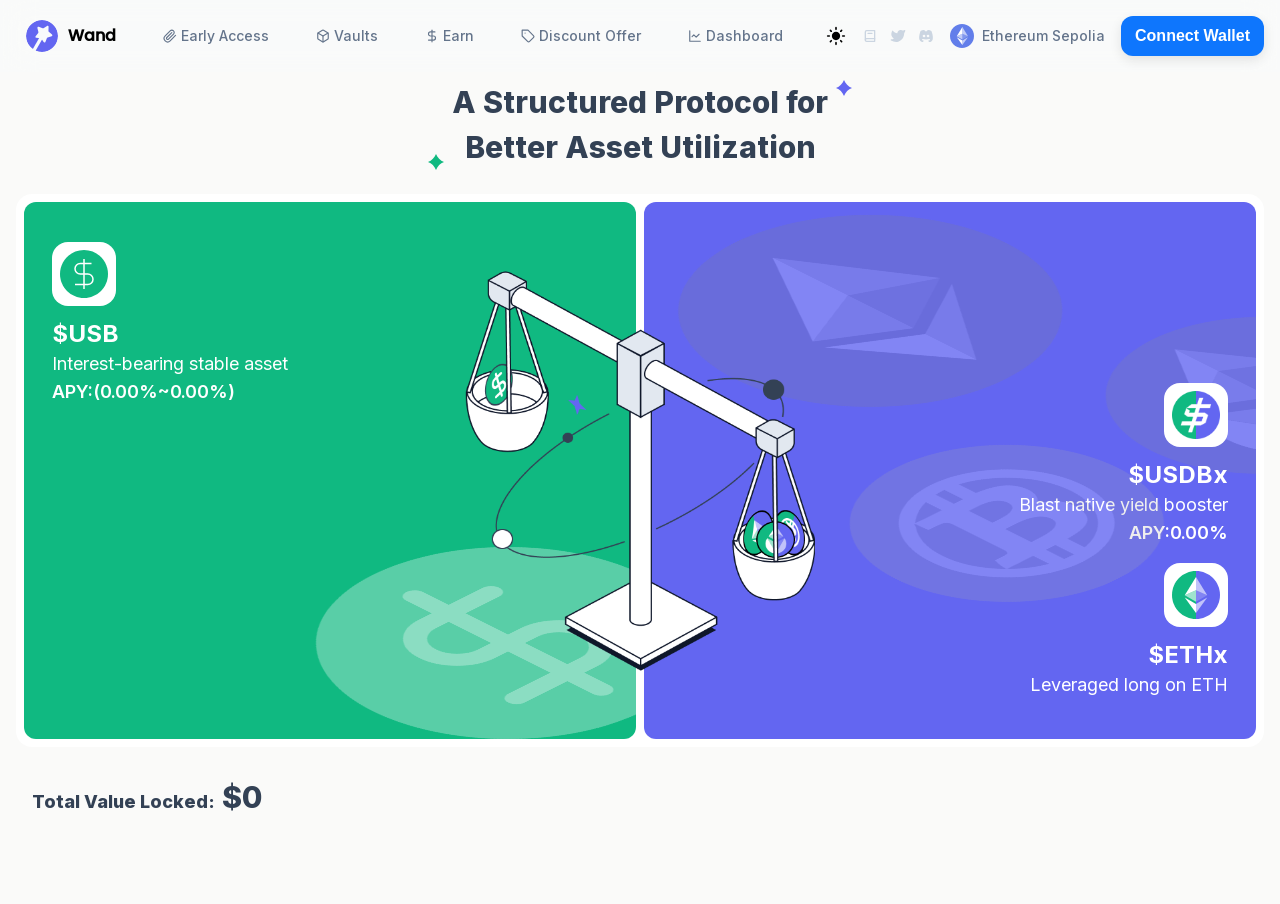
==== index.html @ d0c639f2 "deploy: wandfi/wand-ui@50b12dfe65791d1cf50e2447a43c74544aa37778" ====
<!DOCTYPE html><html lang="en" class=""><head><meta charSet="utf-8"/><meta name="viewport" content="width=device-width, initial-scale=1"/><link rel="preload" href="/_next/static/media/a34f9d1faa5f3315-s.p.woff2" as="font" crossorigin="" type="font/woff2"/><link rel="stylesheet" href="/_next/static/css/dcca206657de4145.css" crossorigin="" data-precedence="next"/><link rel="stylesheet" href="/_next/static/css/d9ebfb099fe50fed.css" crossorigin="" data-precedence="next"/><link rel="preload" as="script" fetchPriority="low" href="/_next/static/chunks/webpack-a6c4b67c2eee96c6.js" crossorigin=""/><script src="/_next/static/chunks/fd9d1056-bbbce4fc274b6f67.js" async="" crossorigin=""></script><script src="/_next/static/chunks/2472-f74fed56b708222f.js" async="" crossorigin=""></script><script src="/_next/static/chunks/main-app-3ff343a12f30b49c.js" async="" crossorigin=""></script><script src="/_next/static/chunks/e37a0b60-b436cec589ebdecd.js" async=""></script><script src="/_next/static/chunks/bc9c3264-adae20e22cc8a1fc.js" async=""></script><script src="/_next/static/chunks/12038df7-e0c75b9aa3630596.js" async=""></script><script src="/_next/static/chunks/4e88bc13-a644ba649ee0bb9a.js" async=""></script><script src="/_next/static/chunks/737dfa3e-17c03d528fd3e270.js" async=""></script><script src="/_next/static/chunks/48507feb-85d7291970c8357b.js" async=""></script><script src="/_next/static/chunks/498-64f31aa6fe310ced.js" async=""></script><script src="/_next/static/chunks/5258-2475d0302246f610.js" async=""></script><script src="/_next/static/chunks/911-0ef1a135912de6cf.js" async=""></script><script src="/_next/static/chunks/6691-496fcdb234e4f0d2.js" async=""></script><script src="/_next/static/chunks/9622-60ee8d2e8cc532de.js" async=""></script><script src="/_next/static/chunks/8712-6329c91a806dbb31.js" async=""></script><script src="/_next/static/chunks/4974-788b99e733d0dab1.js" async=""></script><script src="/_next/static/chunks/5077-856c328d7a607bb2.js" async=""></script><script src="/_next/static/chunks/8977-b1a2a09d73c7342c.js" async=""></script><script src="/_next/static/chunks/app/layout-200f60dc72cae307.js" async=""></script><script src="/_next/static/chunks/8920-a85db59dfde88d8c.js" async=""></script><script src="/_next/static/chunks/app/page-42942d53c44d5bea.js" async=""></script><title>Wand Finance</title><meta name="description" content="Generated by create next app"/><link rel="icon" href="/icon.png?e059c53c24c855a8" type="image/png" sizes="32x32"/><meta name="next-size-adjust"/><script src="/_next/static/chunks/polyfills-c67a75d1b6f99dc8.js" crossorigin="" noModule=""></script></head><body class="__className_36bd41 bg-stone-50 dark:bg-slate-950 dark:text-slate-50"><div id="tooltip-root" class="fixed left-0 top-0 z-[60]"></div><script src="/_next/static/chunks/webpack-a6c4b67c2eee96c6.js" crossorigin="" async=""></script><script>(self.__next_f=self.__next_f||[]).push([0]);self.__next_f.push([2,null])</script><script>self.__next_f.push([1,"1:HL[\"/_next/static/media/a34f9d1faa5f3315-s.p.woff2\",\"font\",{\"crossOrigin\":\"\",\"type\":\"font/woff2\"}]\n2:HL[\"/_next/static/css/dcca206657de4145.css\",\"style\",{\"crossOrigin\":\"\"}]\n3:HL[\"/_next/static/css/d9ebfb099fe50fed.css\",\"style\",{\"crossOrigin\":\"\"}]\n0:\"$L4\"\n"])</script><script>self.__next_f.push([1,"5:I[33728,[],\"\"]\n7:I[29928,[],\"\"]\n"])</script><script>self.__next_f.push([1,"8:I[24635,[\"1866\",\"static/chunks/e37a0b60-b436cec589ebdecd.js\",\"1582\",\"static/chunks/bc9c3264-adae20e22cc8a1fc.js\",\"2400\",\"static/chunks/12038df7-e0c75b9aa3630596.js\",\"9472\",\"static/chunks/4e88bc13-a644ba649ee0bb9a.js\",\"3033\",\"static/chunks/737dfa3e-17c03d528fd3e270.js\",\"1465\",\"static/chunks/48507feb-85d7291970c8357b.js\",\"498\",\"static/chunks/498-64f31aa6fe310ced.js\",\"5258\",\"static/chunks/5258-2475d0302246f610.js\",\"911\",\"static/chunks/911-0ef1a135912de6cf.js\",\"6691\",\"static/chunks/6691-496fcdb234e4f0d2.js\",\"9622\",\"static/chunks/9622-60ee8d2e8cc532de.js\",\"8712\",\"static/chunks/8712-6329c91a806dbb31.js\",\"4974\",\"static/chunks/4974-788b99e733d0dab1.js\",\"5077\",\"static/chunks/5077-856c328d7a607bb2.js\",\"8977\",\"static/chunks/8977-b1a2a09d73c7342c.js\",\"3185\",\"static/chunks/app/layout-200f60dc72cae307.js\"],\"\"]\n"])</script><script>self.__next_f.push([1,"9:I[56954,[],\"\"]\na:I[7264,[],\"\"]\nc:I[48297,[],\"\"]\nd:I[63356,[\"1866\",\"static/chunks/e37a0b60-b436cec589ebdecd.js\",\"498\",\"static/chunks/498-64f31aa6fe310ced.js\",\"5258\",\"static/chunks/5258-2475d0302246f610.js\",\"6691\",\"static/chunks/6691-496fcdb234e4f0d2.js\",\"8920\",\"static/chunks/8920-a85db59dfde88d8c.js\",\"5077\",\"static/chunks/5077-856c328d7a607bb2.js\",\"8977\",\"static/chunks/8977-b1a2a09d73c7342c.js\",\"1931\",\"static/chunks/app/page-42942d53c44d5bea.js\"],\"\"]\n"])</script><script>self.__next_f.push([1,"4:[[[\"$\",\"link\",\"0\",{\"rel\":\"stylesheet\",\"href\":\"/_next/static/css/dcca206657de4145.css\",\"precedence\":\"next\",\"crossOrigin\":\"\"}],[\"$\",\"link\",\"1\",{\"rel\":\"stylesheet\",\"href\":\"/_next/static/css/d9ebfb099fe50fed.css\",\"precedence\":\"next\",\"crossOrigin\":\"\"}]],[\"$\",\"$L5\",null,{\"buildId\":\"NpKqe_8kIKFS-SRk7wv2K\",\"assetPrefix\":\"\",\"initialCanonicalUrl\":\"/\",\"initialTree\":[\"\",{\"children\":[\"__PAGE__\",{}]},\"$undefined\",\"$undefined\",true],\"initialHead\":[false,\"$L6\"],\"globalErrorComponent\":\"$7\",\"children\":[null,[\"$\",\"html\",null,{\"lang\":\"en\",\"className\":\"\",\"suppressHydrationWarning\":true,\"children\":[\"$\",\"body\",null,{\"className\":\"__className_36bd41 bg-stone-50 dark:bg-slate-950 dark:text-slate-50\",\"children\":[[\"$\",\"$L8\",null,{\"children\":[\"$\",\"$L9\",null,{\"parallelRouterKey\":\"children\",\"segmentPath\":[\"children\"],\"loading\":\"$undefined\",\"loadingStyles\":\"$undefined\",\"hasLoading\":false,\"error\":\"$undefined\",\"errorStyles\":\"$undefined\",\"template\":[\"$\",\"$La\",null,{}],\"templateStyles\":\"$undefined\",\"notFound\":[[\"$\",\"title\",null,{\"children\":\"404: This page could not be found.\"}],[\"$\",\"div\",null,{\"style\":{\"fontFamily\":\"system-ui,\\\"Segoe UI\\\",Roboto,Helvetica,Arial,sans-serif,\\\"Apple Color Emoji\\\",\\\"Segoe UI Emoji\\\"\",\"height\":\"100vh\",\"textAlign\":\"center\",\"display\":\"flex\",\"flexDirection\":\"column\",\"alignItems\":\"center\",\"justifyContent\":\"center\"},\"children\":[\"$\",\"div\",null,{\"children\":[[\"$\",\"style\",null,{\"dangerouslySetInnerHTML\":{\"__html\":\"body{color:#000;background:#fff;margin:0}.next-error-h1{border-right:1px solid rgba(0,0,0,.3)}@media (prefers-color-scheme:dark){body{color:#fff;background:#000}.next-error-h1{border-right:1px solid rgba(255,255,255,.3)}}\"}}],[\"$\",\"h1\",null,{\"className\":\"next-error-h1\",\"style\":{\"display\":\"inline-block\",\"margin\":\"0 20px 0 0\",\"padding\":\"0 23px 0 0\",\"fontSize\":24,\"fontWeight\":500,\"verticalAlign\":\"top\",\"lineHeight\":\"49px\"},\"children\":\"404\"}],[\"$\",\"div\",null,{\"style\":{\"display\":\"inline-block\"},\"children\":[\"$\",\"h2\",null,{\"style\":{\"fontSize\":14,\"fontWeight\":400,\"lineHeight\":\"49px\",\"margin\":0},\"children\":\"This page could not be found.\"}]}]]}]}]],\"notFoundStyles\":[],\"childProp\":{\"current\":[\"$Lb\",[\"$\",\"$Lc\",null,{\"propsForComponent\":{\"params\":{}},\"Component\":\"$d\",\"isStaticGeneration\":true}],null],\"segment\":\"__PAGE__\"},\"styles\":[]}]}],[\"$\",\"div\",null,{\"id\":\"tooltip-root\",\"className\":\"fixed left-0 top-0 z-[60]\"}]]}]}],null]}]]\n"])</script><script>self.__next_f.push([1,"6:[[\"$\",\"meta\",\"0\",{\"charSet\":\"utf-8\"}],[\"$\",\"title\",\"1\",{\"children\":\"Wand Finance\"}],[\"$\",\"meta\",\"2\",{\"name\":\"description\",\"content\":\"Generated by create next app\"}],[\"$\",\"meta\",\"3\",{\"name\":\"viewport\",\"content\":\"width=device-width, initial-scale=1\"}],[\"$\",\"link\",\"4\",{\"rel\":\"icon\",\"href\":\"/icon.png?e059c53c24c855a8\",\"type\":\"image/png\",\"sizes\":\"32x32\"}],[\"$\",\"meta\",\"5\",{\"name\":\"next-size-adjust\"}]]\nb:null\n"])</script></body></html>
---- _next/static/css/dcca206657de4145.css ----
@font-face{font-family:swiper-icons;src:url("data:application/font-woff;charset=utf-8;base64, [base64]//wADZ2x5ZgAAAywAAADMAAAD2MHtryVoZWFkAAABbAAAADAAAAA2E2+eoWhoZWEAAAGcAAAAHwAAACQC9gDzaG10eAAAAigAAAAZAAAArgJkABFsb2NhAAAC0AAAAFoAAABaFQAUGG1heHAAAAG8AAAAHwAAACAAcABAbmFtZQAAA/gAAAE5AAACXvFdBwlwb3N0AAAFNAAAAGIAAACE5s74hXjaY2BkYGAAYpf5Hu/j+W2+MnAzMYDAzaX6QjD6/4//Bxj5GA8AuRwMYGkAPywL13jaY2BkYGA88P8Agx4j+/8fQDYfA1AEBWgDAIB2BOoAeNpjYGRgYNBh4GdgYgABEMnIABJzYNADCQAACWgAsQB42mNgYfzCOIGBlYGB0YcxjYGBwR1Kf2WQZGhhYGBiYGVmgAFGBiQQkOaawtDAoMBQxXjg/wEGPcYDDA4wNUA2CCgwsAAAO4EL6gAAeNpj2M0gyAACqxgGNWBkZ2D4/wMA+xkDdgAAAHjaY2BgYGaAYBkGRgYQiAHyGMF8FgYHIM3DwMHABGQrMOgyWDLEM1T9/w8UBfEMgLzE////P/5//f/V/xv+r4eaAAeMbAxwIUYmIMHEgKYAYjUcsDAwsLKxc3BycfPw8jEQA/[base64]/uznmfPFBNODM2K7MTQ45YEAZqGP81AmGGcF3iPqOop0r1SPTaTbVkfUe4HXj97wYE+yNwWYxwWu4v1ugWHgo3S1XdZEVqWM7ET0cfnLGxWfkgR42o2PvWrDMBSFj/IHLaF0zKjRgdiVMwScNRAoWUoH78Y2icB/yIY09An6AH2Bdu/UB+yxopYshQiEvnvu0dURgDt8QeC8PDw7Fpji3fEA4z/PEJ6YOB5hKh4dj3EvXhxPqH/SKUY3rJ7srZ4FZnh1PMAtPhwP6fl2PMJMPDgeQ4rY8YT6Gzao0eAEA409DuggmTnFnOcSCiEiLMgxCiTI6Cq5DZUd3Qmp10vO0LaLTd2cjN4fOumlc7lUYbSQcZFkutRG7g6JKZKy0RmdLY680CDnEJ+UMkpFFe1RN7nxdVpXrC4aTtnaurOnYercZg2YVmLN/d/gczfEimrE/fs/bOuq29Zmn8tloORaXgZgGa78yO9/cnXm2BpaGvq25Dv9S4E9+5SIc9PqupJKhYFSSl47+Qcr1mYNAAAAeNptw0cKwkAAAMDZJA8Q7OUJvkLsPfZ6zFVERPy8qHh2YER+3i/BP83vIBLLySsoKimrqKqpa2hp6+jq6RsYGhmbmJqZSy0sraxtbO3sHRydnEMU4uR6yx7JJXveP7WrDycAAAAAAAH//wACeNpjYGRgYOABYhkgZgJCZgZNBkYGLQZtIJsFLMYAAAw3ALgAeNolizEKgDAQBCchRbC2sFER0YD6qVQiBCv/H9ezGI6Z5XBAw8CBK/m5iQQVauVbXLnOrMZv2oLdKFa8Pjuru2hJzGabmOSLzNMzvutpB3N42mNgZGBg4GKQYzBhYMxJLMlj4GBgAYow/P/PAJJhLM6sSoWKfWCAAwDAjgbRAAB42mNgYGBkAIIbCZo5IPrmUn0hGA0AO8EFTQAA");font-weight:400;font-style:normal}:root{--swiper-theme-color:#007aff}:host{position:relative;display:block;margin-left:auto;margin-right:auto;z-index:1}.swiper{margin-left:auto;margin-right:auto;position:relative;overflow:hidden;list-style:none;padding:0;z-index:1;display:block}.swiper-vertical>.swiper-wrapper{flex-direction:column}.swiper-wrapper{position:relative;width:100%;height:100%;z-index:1;display:flex;transition-property:transform;transition-timing-function:var(--swiper-wrapper-transition-timing-function,initial);box-sizing:content-box}.swiper-android .swiper-slide,.swiper-ios .swiper-slide,.swiper-wrapper{transform:translateZ(0)}.swiper-horizontal{touch-action:pan-y}.swiper-vertical{touch-action:pan-x}.swiper-slide{flex-shrink:0;width:100%;height:100%;position:relative;transition-property:transform;display:block}.swiper-slide-invisible-blank{visibility:hidden}.swiper-autoheight,.swiper-autoheight .swiper-slide{height:auto}.swiper-autoheight .swiper-wrapper{align-items:flex-start;transition-property:transform,height}.swiper-backface-hidden .swiper-slide{transform:translateZ(0);backface-visibility:hidden}.swiper-3d.swiper-css-mode .swiper-wrapper{perspective:1200px}.swiper-3d .swiper-wrapper{transform-style:preserve-3d}.swiper-3d{perspective:1200px}.swiper-3d .swiper-cube-shadow,.swiper-3d .swiper-slide{transform-style:preserve-3d}.swiper-css-mode>.swiper-wrapper{overflow:auto;scrollbar-width:none;-ms-overflow-style:none}.swiper-css-mode>.swiper-wrapper::-webkit-scrollbar{display:none}.swiper-css-mode>.swiper-wrapper>.swiper-slide{scroll-snap-align:start start}.swiper-css-mode.swiper-horizontal>.swiper-wrapper{scroll-snap-type:x mandatory}.swiper-css-mode.swiper-vertical>.swiper-wrapper{scroll-snap-type:y mandatory}.swiper-css-mode.swiper-free-mode>.swiper-wrapper{scroll-snap-type:none}.swiper-css-mode.swiper-free-mode>.swiper-wrapper>.swiper-slide{scroll-snap-align:none}.swiper-css-mode.swiper-centered>.swiper-wrapper:before{content:"";flex-shrink:0;order:9999}.swiper-css-mode.swiper-centered>.swiper-wrapper>.swiper-slide{scroll-snap-align:center center;scroll-snap-stop:always}.swiper-css-mode.swiper-centered.swiper-horizontal>.swiper-wrapper>.swiper-slide:first-child{margin-inline-start:var(--swiper-centered-offset-before)}.swiper-css-mode.swiper-centered.swiper-horizontal>.swiper-wrapper:before{height:100%;min-height:1px;width:var(--swiper-centered-offset-after)}.swiper-css-mode.swiper-centered.swiper-vertical>.swiper-wrapper>.swiper-slide:first-child{margin-block-start:var(--swiper-centered-offset-before)}.swiper-css-mode.swiper-centered.swiper-vertical>.swiper-wrapper:before{width:100%;min-width:1px;height:var(--swiper-centered-offset-after)}.swiper-3d .swiper-slide-shadow,.swiper-3d .swiper-slide-shadow-bottom,.swiper-3d .swiper-slide-shadow-left,.swiper-3d .swiper-slide-shadow-right,.swiper-3d .swiper-slide-shadow-top{position:absolute;left:0;top:0;width:100%;height:100%;pointer-events:none;z-index:10}.swiper-3d .swiper-slide-shadow{background:rgba(0,0,0,.15)}.swiper-3d .swiper-slide-shadow-left{background-image:linear-gradient(270deg,rgba(0,0,0,.5),transparent)}.swiper-3d .swiper-slide-shadow-right{background-image:linear-gradient(90deg,rgba(0,0,0,.5),transparent)}.swiper-3d .swiper-slide-shadow-top{background-image:linear-gradient(0deg,rgba(0,0,0,.5),transparent)}.swiper-3d .swiper-slide-shadow-bottom{background-image:linear-gradient(180deg,rgba(0,0,0,.5),transparent)}.swiper-lazy-preloader{width:42px;height:42px;position:absolute;left:50%;top:50%;margin-left:-21px;margin-top:-21px;z-index:10;transform-origin:50%;box-sizing:border-box;border-radius:50%;border:4px solid var(--swiper-preloader-color,var(--swiper-theme-color));border-top:4px solid transparent}.swiper-watch-progress .swiper-slide-visible .swiper-lazy-preloader,.swiper:not(.swiper-watch-progress) .swiper-lazy-preloader{animation:swiper-preloader-spin 1s linear infinite}.swiper-lazy-preloader-white{--swiper-preloader-color:#fff}.swiper-lazy-preloader-black{--swiper-preloader-color:#000}@keyframes swiper-preloader-spin{0%{transform:rotate(0deg)}to{transform:rotate(1turn)}}.swiper-pagination{position:absolute;text-align:center;transition:opacity .3s;transform:translateZ(0);z-index:10}.swiper-pagination.swiper-pagination-hidden{opacity:0}.swiper-pagination-disabled>.swiper-pagination,.swiper-pagination.swiper-pagination-disabled{display:none!important}.swiper-horizontal>.swiper-pagination-bullets,.swiper-pagination-bullets.swiper-pagination-horizontal,.swiper-pagination-custom,.swiper-pagination-fraction{bottom:var(--swiper-pagination-bottom,8px);top:var(--swiper-pagination-top,auto);left:0;width:100%}.swiper-pagination-bullets-dynamic{overflow:hidden;font-size:0}.swiper-pagination-bullets-dynamic .swiper-pagination-bullet{transform:scale(.33);position:relative}.swiper-pagination-bullets-dynamic .swiper-pagination-bullet-active,.swiper-pagination-bullets-dynamic .swiper-pagination-bullet-active-main{transform:scale(1)}.swiper-pagination-bullets-dynamic .swiper-pagination-bullet-active-prev{transform:scale(.66)}.swiper-pagination-bullets-dynamic .swiper-pagination-bullet-active-prev-prev{transform:scale(.33)}.swiper-pagination-bullets-dynamic .swiper-pagination-bullet-active-next{transform:scale(.66)}.swiper-pagination-bullets-dynamic .swiper-pagination-bullet-active-next-next{transform:scale(.33)}.swiper-pagination-bullet{width:var(--swiper-pagination-bullet-width,var(--swiper-pagination-bullet-size,8px));height:var(--swiper-pagination-bullet-height,var(--swiper-pagination-bullet-size,8px));display:inline-block;border-radius:var(--swiper-pagination-bullet-border-radius,50%);background:var(--swiper-pagination-bullet-inactive-color,#000);opacity:var(--swiper-pagination-bullet-inactive-opacity,.2)}button.swiper-pagination-bullet{border:none;margin:0;padding:0;box-shadow:none;-webkit-appearance:none;-moz-appearance:none;appearance:none}.swiper-pagination-clickable .swiper-pagination-bullet{cursor:pointer}.swiper-pagination-bullet:only-child{display:none!important}.swiper-pagination-bullet-active{opacity:var(--swiper-pagination-bullet-opacity,1);background:var(--swiper-pagination-color,var(--swiper-theme-color))}.swiper-pagination-vertical.swiper-pagination-bullets,.swiper-vertical>.swiper-pagination-bullets{right:var(--swiper-pagination-right,8px);left:var(--swiper-pagination-left,auto);top:50%;transform:translate3d(0,-50%,0)}.swiper-pagination-vertical.swiper-pagination-bullets .swiper-pagination-bullet,.swiper-vertical>.swiper-pagination-bullets .swiper-pagination-bullet{margin:var(--swiper-pagination-bullet-vertical-gap,6px) 0;display:block}.swiper-pagination-vertical.swiper-pagination-bullets.swiper-pagination-bullets-dynamic,.swiper-vertical>.swiper-pagination-bullets.swiper-pagination-bullets-dynamic{top:50%;transform:translateY(-50%);width:8px}.swiper-pagination-vertical.swiper-pagination-bullets.swiper-pagination-bullets-dynamic .swiper-pagination-bullet,.swiper-vertical>.swiper-pagination-bullets.swiper-pagination-bullets-dynamic .swiper-pagination-bullet{display:inline-block;transition:transform .2s,top .2s}.swiper-horizontal>.swiper-pagination-bullets .swiper-pagination-bullet,.swiper-pagination-horizontal.swiper-pagination-bullets .swiper-pagination-bullet{margin:0 var(--swiper-pagination-bullet-horizontal-gap,4px)}.swiper-horizontal>.swiper-pagination-bullets.swiper-pagination-bullets-dynamic,.swiper-pagination-horizontal.swiper-pagination-bullets.swiper-pagination-bullets-dynamic{left:50%;transform:translateX(-50%);white-space:nowrap}.swiper-horizontal>.swiper-pagination-bullets.swiper-pagination-bullets-dynamic .swiper-pagination-bullet,.swiper-pagination-horizontal.swiper-pagination-bullets.swiper-pagination-bullets-dynamic .swiper-pagination-bullet{transition:transform .2s,left .2s}.swiper-horizontal.swiper-rtl>.swiper-pagination-bullets-dynamic .swiper-pagination-bullet{transition:transform .2s,right .2s}.swiper-pagination-fraction{color:var(--swiper-pagination-fraction-color,inherit)}.swiper-pagination-progressbar{background:var(--swiper-pagination-progressbar-bg-color,rgba(0,0,0,.25));position:absolute}.swiper-pagination-progressbar .swiper-pagination-progressbar-fill{background:var(--swiper-pagination-color,var(--swiper-theme-color));position:absolute;left:0;top:0;width:100%;height:100%;transform:scale(0);transform-origin:left top}.swiper-rtl .swiper-pagination-progressbar .swiper-pagination-progressbar-fill{transform-origin:right top}.swiper-horizontal>.swiper-pagination-progressbar,.swiper-pagination-progressbar.swiper-pagination-horizontal,.swiper-pagination-progressbar.swiper-pagination-vertical.swiper-pagination-progressbar-opposite,.swiper-vertical>.swiper-pagination-progressbar.swiper-pagination-progressbar-opposite{width:100%;height:var(--swiper-pagination-progressbar-size,4px);left:0;top:0}.swiper-horizontal>.swiper-pagination-progressbar.swiper-pagination-progressbar-opposite,.swiper-pagination-progressbar.swiper-pagination-horizontal.swiper-pagination-progressbar-opposite,.swiper-pagination-progressbar.swiper-pagination-vertical,.swiper-vertical>.swiper-pagination-progressbar{width:var(--swiper-pagination-progressbar-size,4px);height:100%;left:0;top:0}.swiper-pagination-lock{display:none}:root{--swiper-navigation-size:44px}.swiper-button-next,.swiper-button-prev{position:absolute;top:var(--swiper-navigation-top-offset,50%);width:calc(var(--swiper-navigation-size) / 44 * 27);height:var(--swiper-navigation-size);margin-top:calc(0px - (var(--swiper-navigation-size) / 2));z-index:10;cursor:pointer;display:flex;align-items:center;justify-content:center;color:var(--swiper-navigation-color,var(--swiper-theme-color))}.swiper-button-next.swiper-button-disabled,.swiper-button-prev.swiper-button-disabled{opacity:.35;cursor:auto;pointer-events:none}.swiper-button-next.swiper-button-hidden,.swiper-button-prev.swiper-button-hidden{opacity:0;cursor:auto;pointer-events:none}.swiper-navigation-disabled .swiper-button-next,.swiper-navigation-disabled .swiper-button-prev{display:none!important}.swiper-button-next svg,.swiper-button-prev svg{width:100%;height:100%;-o-object-fit:contain;object-fit:contain;transform-origin:center}.swiper-rtl .swiper-button-next svg,.swiper-rtl .swiper-button-prev svg{transform:rotate(180deg)}.swiper-button-prev,.swiper-rtl .swiper-button-next{left:var(--swiper-navigation-sides-offset,10px);right:auto}.swiper-button-lock{display:none}.swiper-button-next:after,.swiper-button-prev:after{font-family:swiper-icons;font-size:var(--swiper-navigation-size);text-transform:none!important;letter-spacing:0;font-variant:normal;line-height:1}.swiper-button-prev:after,.swiper-rtl .swiper-button-next:after{content:"prev"}.swiper-button-next,.swiper-rtl .swiper-button-prev{right:var(--swiper-navigation-sides-offset,10px);left:auto}.swiper-button-next:after,.swiper-rtl .swiper-button-prev:after{content:"next"}[data-rk] .iekbcc0{border:0;box-sizing:border-box;font-size:100%;line-height:normal;margin:0;padding:0;text-align:left;vertical-align:baseline;-webkit-tap-highlight-color:transparent}[data-rk] .iekbcc1{list-style:none}[data-rk] .iekbcc2{quotes:none}[data-rk] .iekbcc2:after,[data-rk] .iekbcc2:before{content:""}[data-rk] .iekbcc3{border-collapse:collapse;border-spacing:0}[data-rk] .iekbcc4{-webkit-appearance:none;-moz-appearance:none;appearance:none}[data-rk] .iekbcc5{outline:none}[data-rk] .iekbcc5::-moz-placeholder{opacity:1}[data-rk] .iekbcc5::placeholder{opacity:1}[data-rk] .iekbcc6{background-color:transparent;color:inherit}[data-rk] .iekbcc7:disabled{opacity:1}[data-rk] .iekbcc7::-ms-expand,[data-rk] .iekbcc8::-ms-clear{display:none}[data-rk] .iekbcc8::-webkit-search-cancel-button{-webkit-appearance:none}[data-rk] .iekbcc9{background:none;cursor:pointer;text-align:left}[data-rk] .iekbcca{color:inherit;text-decoration:none}[data-rk] .ju367v0{align-items:flex-start}[data-rk] .ju367v2{align-items:flex-end}[data-rk] .ju367v4{align-items:center}[data-rk] .ju367v6{display:none}[data-rk] .ju367v8{display:block}[data-rk] .ju367va{display:flex}[data-rk] .ju367vc{display:inline}[data-rk] .ju367ve{align-self:flex-start}[data-rk] .ju367vf{align-self:flex-end}[data-rk] .ju367vg{align-self:center}[data-rk] .ju367vh{background-size:cover}[data-rk] .ju367vi{border-radius:1px}[data-rk] .ju367vj{border-radius:6px}[data-rk] .ju367vk{border-radius:10px}[data-rk] .ju367vl{border-radius:13px}[data-rk] .ju367vm{border-radius:var(--rk-radii-actionButton)}[data-rk] .ju367vn{border-radius:var(--rk-radii-connectButton)}[data-rk] .ju367vo{border-radius:var(--rk-radii-menuButton)}[data-rk] .ju367vp{border-radius:var(--rk-radii-modal)}[data-rk] .ju367vq{border-radius:var(--rk-radii-modalMobile)}[data-rk] .ju367vr{border-radius:25%}[data-rk] .ju367vs{border-radius:9999px}[data-rk] .ju367vt{border-style:solid}[data-rk] .ju367vu{border-width:0}[data-rk] .ju367vv{border-width:1px}[data-rk] .ju367vw{border-width:2px}[data-rk] .ju367vx{border-width:4px}[data-rk] .ju367vy{cursor:pointer}[data-rk] .ju367vz{cursor:none}[data-rk] .ju367v10{pointer-events:none}[data-rk] .ju367v11{pointer-events:all}[data-rk] .ju367v12{min-height:8px}[data-rk] .ju367v13{min-height:44px}[data-rk] .ju367v14{flex-direction:row}[data-rk] .ju367v15{flex-direction:column}[data-rk] .ju367v16{font-family:var(--rk-fonts-body)}[data-rk] .ju367v17{font-size:12px;line-height:18px}[data-rk] .ju367v18{font-size:13px;line-height:18px}[data-rk] .ju367v19{font-size:14px;line-height:18px}[data-rk] .ju367v1a{font-size:16px;line-height:20px}[data-rk] .ju367v1b{font-size:18px;line-height:24px}[data-rk] .ju367v1c{font-size:20px;line-height:24px}[data-rk] .ju367v1d{font-size:23px;line-height:29px}[data-rk] .ju367v1e{font-weight:400}[data-rk] .ju367v1f{font-weight:500}[data-rk] .ju367v1g{font-weight:600}[data-rk] .ju367v1h{font-weight:700}[data-rk] .ju367v1i{font-weight:800}[data-rk] .ju367v1j{gap:0}[data-rk] .ju367v1k{gap:1px}[data-rk] .ju367v1l{gap:2px}[data-rk] .ju367v1m{gap:3px}[data-rk] .ju367v1n{gap:4px}[data-rk] .ju367v1o{gap:5px}[data-rk] .ju367v1p{gap:6px}[data-rk] .ju367v1q{gap:8px}[data-rk] .ju367v1r{gap:10px}[data-rk] .ju367v1s{gap:12px}[data-rk] .ju367v1t{gap:14px}[data-rk] .ju367v1u{gap:16px}[data-rk] .ju367v1v{gap:18px}[data-rk] .ju367v1w{gap:20px}[data-rk] .ju367v1x{gap:24px}[data-rk] .ju367v1y{gap:28px}[data-rk] .ju367v1z{gap:32px}[data-rk] .ju367v20{gap:36px}[data-rk] .ju367v21{gap:44px}[data-rk] .ju367v22{gap:64px}[data-rk] .ju367v23{gap:-1px}[data-rk] .ju367v24{height:1px}[data-rk] .ju367v25{height:2px}[data-rk] .ju367v26{height:4px}[data-rk] .ju367v27{height:8px}[data-rk] .ju367v28{height:12px}[data-rk] .ju367v29{height:20px}[data-rk] .ju367v2a{height:24px}[data-rk] .ju367v2b{height:28px}[data-rk] .ju367v2c{height:30px}[data-rk] .ju367v2d{height:32px}[data-rk] .ju367v2e{height:34px}[data-rk] .ju367v2f{height:36px}[data-rk] .ju367v2g{height:40px}[data-rk] .ju367v2h{height:44px}[data-rk] .ju367v2i{height:48px}[data-rk] .ju367v2j{height:54px}[data-rk] .ju367v2k{height:60px}[data-rk] .ju367v2l{height:200px}[data-rk] .ju367v2m{height:100%}[data-rk] .ju367v2n{height:-moz-max-content;height:max-content}[data-rk] .ju367v2o{justify-content:flex-start}[data-rk] .ju367v2p{justify-content:flex-end}[data-rk] .ju367v2q{justify-content:center}[data-rk] .ju367v2r{justify-content:space-between}[data-rk] .ju367v2s{justify-content:space-around}[data-rk] .ju367v2t{text-align:left}[data-rk] .ju367v2u{text-align:center}[data-rk] .ju367v2v{text-align:inherit}[data-rk] .ju367v2w{margin-bottom:0}[data-rk] .ju367v2x{margin-bottom:1px}[data-rk] .ju367v2y{margin-bottom:2px}[data-rk] .ju367v2z{margin-bottom:3px}[data-rk] .ju367v30{margin-bottom:4px}[data-rk] .ju367v31{margin-bottom:5px}[data-rk] .ju367v32{margin-bottom:6px}[data-rk] .ju367v33{margin-bottom:8px}[data-rk] .ju367v34{margin-bottom:10px}[data-rk] .ju367v35{margin-bottom:12px}[data-rk] .ju367v36{margin-bottom:14px}[data-rk] .ju367v37{margin-bottom:16px}[data-rk] .ju367v38{margin-bottom:18px}[data-rk] .ju367v39{margin-bottom:20px}[data-rk] .ju367v3a{margin-bottom:24px}[data-rk] .ju367v3b{margin-bottom:28px}[data-rk] .ju367v3c{margin-bottom:32px}[data-rk] .ju367v3d{margin-bottom:36px}[data-rk] .ju367v3e{margin-bottom:44px}[data-rk] .ju367v3f{margin-bottom:64px}[data-rk] .ju367v3g{margin-bottom:-1px}[data-rk] .ju367v3h{margin-left:0}[data-rk] .ju367v3i{margin-left:1px}[data-rk] .ju367v3j{margin-left:2px}[data-rk] .ju367v3k{margin-left:3px}[data-rk] .ju367v3l{margin-left:4px}[data-rk] .ju367v3m{margin-left:5px}[data-rk] .ju367v3n{margin-left:6px}[data-rk] .ju367v3o{margin-left:8px}[data-rk] .ju367v3p{margin-left:10px}[data-rk] .ju367v3q{margin-left:12px}[data-rk] .ju367v3r{margin-left:14px}[data-rk] .ju367v3s{margin-left:16px}[data-rk] .ju367v3t{margin-left:18px}[data-rk] .ju367v3u{margin-left:20px}[data-rk] .ju367v3v{margin-left:24px}[data-rk] .ju367v3w{margin-left:28px}[data-rk] .ju367v3x{margin-left:32px}[data-rk] .ju367v3y{margin-left:36px}[data-rk] .ju367v3z{margin-left:44px}[data-rk] .ju367v40{margin-left:64px}[data-rk] .ju367v41{margin-left:-1px}[data-rk] .ju367v42{margin-right:0}[data-rk] .ju367v43{margin-right:1px}[data-rk] .ju367v44{margin-right:2px}[data-rk] .ju367v45{margin-right:3px}[data-rk] .ju367v46{margin-right:4px}[data-rk] .ju367v47{margin-right:5px}[data-rk] .ju367v48{margin-right:6px}[data-rk] .ju367v49{margin-right:8px}[data-rk] .ju367v4a{margin-right:10px}[data-rk] .ju367v4b{margin-right:12px}[data-rk] .ju367v4c{margin-right:14px}[data-rk] .ju367v4d{margin-right:16px}[data-rk] .ju367v4e{margin-right:18px}[data-rk] .ju367v4f{margin-right:20px}[data-rk] .ju367v4g{margin-right:24px}[data-rk] .ju367v4h{margin-right:28px}[data-rk] .ju367v4i{margin-right:32px}[data-rk] .ju367v4j{margin-right:36px}[data-rk] .ju367v4k{margin-right:44px}[data-rk] .ju367v4l{margin-right:64px}[data-rk] .ju367v4m{margin-right:-1px}[data-rk] .ju367v4n{margin-top:0}[data-rk] .ju367v4o{margin-top:1px}[data-rk] .ju367v4p{margin-top:2px}[data-rk] .ju367v4q{margin-top:3px}[data-rk] .ju367v4r{margin-top:4px}[data-rk] .ju367v4s{margin-top:5px}[data-rk] .ju367v4t{margin-top:6px}[data-rk] .ju367v4u{margin-top:8px}[data-rk] .ju367v4v{margin-top:10px}[data-rk] .ju367v4w{margin-top:12px}[data-rk] .ju367v4x{margin-top:14px}[data-rk] .ju367v4y{margin-top:16px}[data-rk] .ju367v4z{margin-top:18px}[data-rk] .ju367v50{margin-top:20px}[data-rk] .ju367v51{margin-top:24px}[data-rk] .ju367v52{margin-top:28px}[data-rk] .ju367v53{margin-top:32px}[data-rk] .ju367v54{margin-top:36px}[data-rk] .ju367v55{margin-top:44px}[data-rk] .ju367v56{margin-top:64px}[data-rk] .ju367v57{margin-top:-1px}[data-rk] .ju367v58{max-width:1px}[data-rk] .ju367v59{max-width:2px}[data-rk] .ju367v5a{max-width:4px}[data-rk] .ju367v5b{max-width:8px}[data-rk] .ju367v5c{max-width:12px}[data-rk] .ju367v5d{max-width:20px}[data-rk] .ju367v5e{max-width:24px}[data-rk] .ju367v5f{max-width:28px}[data-rk] .ju367v5g{max-width:30px}[data-rk] .ju367v5h{max-width:32px}[data-rk] .ju367v5i{max-width:34px}[data-rk] .ju367v5j{max-width:36px}[data-rk] .ju367v5k{max-width:40px}[data-rk] .ju367v5l{max-width:44px}[data-rk] .ju367v5m{max-width:48px}[data-rk] .ju367v5n{max-width:54px}[data-rk] .ju367v5o{max-width:60px}[data-rk] .ju367v5p{max-width:200px}[data-rk] .ju367v5q{max-width:100%}[data-rk] .ju367v5r{max-width:-moz-max-content;max-width:max-content}[data-rk] .ju367v5s{min-width:1px}[data-rk] .ju367v5t{min-width:2px}[data-rk] .ju367v5u{min-width:4px}[data-rk] .ju367v5v{min-width:8px}[data-rk] .ju367v5w{min-width:12px}[data-rk] .ju367v5x{min-width:20px}[data-rk] .ju367v5y{min-width:24px}[data-rk] .ju367v5z{min-width:28px}[data-rk] .ju367v60{min-width:30px}[data-rk] .ju367v61{min-width:32px}[data-rk] .ju367v62{min-width:34px}[data-rk] .ju367v63{min-width:36px}[data-rk] .ju367v64{min-width:40px}[data-rk] .ju367v65{min-width:44px}[data-rk] .ju367v66{min-width:48px}[data-rk] .ju367v67{min-width:54px}[data-rk] .ju367v68{min-width:60px}[data-rk] .ju367v69{min-width:200px}[data-rk] .ju367v6a{min-width:100%}[data-rk] .ju367v6b{min-width:-moz-max-content;min-width:max-content}[data-rk] .ju367v6c{overflow:hidden}[data-rk] .ju367v6d{padding-bottom:0}[data-rk] .ju367v6e{padding-bottom:1px}[data-rk] .ju367v6f{padding-bottom:2px}[data-rk] .ju367v6g{padding-bottom:3px}[data-rk] .ju367v6h{padding-bottom:4px}[data-rk] .ju367v6i{padding-bottom:5px}[data-rk] .ju367v6j{padding-bottom:6px}[data-rk] .ju367v6k{padding-bottom:8px}[data-rk] .ju367v6l{padding-bottom:10px}[data-rk] .ju367v6m{padding-bottom:12px}[data-rk] .ju367v6n{padding-bottom:14px}[data-rk] .ju367v6o{padding-bottom:16px}[data-rk] .ju367v6p{padding-bottom:18px}[data-rk] .ju367v6q{padding-bottom:20px}[data-rk] .ju367v6r{padding-bottom:24px}[data-rk] .ju367v6s{padding-bottom:28px}[data-rk] .ju367v6t{padding-bottom:32px}[data-rk] .ju367v6u{padding-bottom:36px}[data-rk] .ju367v6v{padding-bottom:44px}[data-rk] .ju367v6w{padding-bottom:64px}[data-rk] .ju367v6x{padding-bottom:-1px}[data-rk] .ju367v6y{padding-left:0}[data-rk] .ju367v6z{padding-left:1px}[data-rk] .ju367v70{padding-left:2px}[data-rk] .ju367v71{padding-left:3px}[data-rk] .ju367v72{padding-left:4px}[data-rk] .ju367v73{padding-left:5px}[data-rk] .ju367v74{padding-left:6px}[data-rk] .ju367v75{padding-left:8px}[data-rk] .ju367v76{padding-left:10px}[data-rk] .ju367v77{padding-left:12px}[data-rk] .ju367v78{padding-left:14px}[data-rk] .ju367v79{padding-left:16px}[data-rk] .ju367v7a{padding-left:18px}[data-rk] .ju367v7b{padding-left:20px}[data-rk] .ju367v7c{padding-left:24px}[data-rk] .ju367v7d{padding-left:28px}[data-rk] .ju367v7e{padding-left:32px}[data-rk] .ju367v7f{padding-left:36px}[data-rk] .ju367v7g{padding-left:44px}[data-rk] .ju367v7h{padding-left:64px}[data-rk] .ju367v7i{padding-left:-1px}[data-rk] .ju367v7j{padding-right:0}[data-rk] .ju367v7k{padding-right:1px}[data-rk] .ju367v7l{padding-right:2px}[data-rk] .ju367v7m{padding-right:3px}[data-rk] .ju367v7n{padding-right:4px}[data-rk] .ju367v7o{padding-right:5px}[data-rk] .ju367v7p{padding-right:6px}[data-rk] .ju367v7q{padding-right:8px}[data-rk] .ju367v7r{padding-right:10px}[data-rk] .ju367v7s{padding-right:12px}[data-rk] .ju367v7t{padding-right:14px}[data-rk] .ju367v7u{padding-right:16px}[data-rk] .ju367v7v{padding-right:18px}[data-rk] .ju367v7w{padding-right:20px}[data-rk] .ju367v7x{padding-right:24px}[data-rk] .ju367v7y{padding-right:28px}[data-rk] .ju367v7z{padding-right:32px}[data-rk] .ju367v80{padding-right:36px}[data-rk] .ju367v81{padding-right:44px}[data-rk] .ju367v82{padding-right:64px}[data-rk] .ju367v83{padding-right:-1px}[data-rk] .ju367v84{padding-top:0}[data-rk] .ju367v85{padding-top:1px}[data-rk] .ju367v86{padding-top:2px}[data-rk] .ju367v87{padding-top:3px}[data-rk] .ju367v88{padding-top:4px}[data-rk] .ju367v89{padding-top:5px}[data-rk] .ju367v8a{padding-top:6px}[data-rk] .ju367v8b{padding-top:8px}[data-rk] .ju367v8c{padding-top:10px}[data-rk] .ju367v8d{padding-top:12px}[data-rk] .ju367v8e{padding-top:14px}[data-rk] .ju367v8f{padding-top:16px}[data-rk] .ju367v8g{padding-top:18px}[data-rk] .ju367v8h{padding-top:20px}[data-rk] .ju367v8i{padding-top:24px}[data-rk] .ju367v8j{padding-top:28px}[data-rk] .ju367v8k{padding-top:32px}[data-rk] .ju367v8l{padding-top:36px}[data-rk] .ju367v8m{padding-top:44px}[data-rk] .ju367v8n{padding-top:64px}[data-rk] .ju367v8o{padding-top:-1px}[data-rk] .ju367v8p{position:absolute}[data-rk] .ju367v8q{position:fixed}[data-rk] .ju367v8r{position:relative}[data-rk] .ju367v8s{-webkit-user-select:none}[data-rk] .ju367v8t{right:0}[data-rk] .ju367v8u{transition:.125s ease}[data-rk] .ju367v8v{transition:transform .125s ease}[data-rk] .ju367v8w{-webkit-user-select:none;-moz-user-select:none;user-select:none}[data-rk] .ju367v8x{width:1px}[data-rk] .ju367v8y{width:2px}[data-rk] .ju367v8z{width:4px}[data-rk] .ju367v90{width:8px}[data-rk] .ju367v91{width:12px}[data-rk] .ju367v92{width:20px}[data-rk] .ju367v93{width:24px}[data-rk] .ju367v94{width:28px}[data-rk] .ju367v95{width:30px}[data-rk] .ju367v96{width:32px}[data-rk] .ju367v97{width:34px}[data-rk] .ju367v98{width:36px}[data-rk] .ju367v99{width:40px}[data-rk] .ju367v9a{width:44px}[data-rk] .ju367v9b{width:48px}[data-rk] .ju367v9c{width:54px}[data-rk] .ju367v9d{width:60px}[data-rk] .ju367v9e{width:200px}[data-rk] .ju367v9f{width:100%}[data-rk] .ju367v9g{width:-moz-max-content;width:max-content}[data-rk] .ju367v9h{-webkit-backdrop-filter:var(--rk-blurs-modalOverlay);backdrop-filter:var(--rk-blurs-modalOverlay)}[data-rk] .ju367v9i,[data-rk] .ju367v9j:hover,[data-rk] .ju367v9k:active{background:var(--rk-colors-accentColor)}[data-rk] .ju367v9l,[data-rk] .ju367v9m:hover,[data-rk] .ju367v9n:active{background:var(--rk-colors-accentColorForeground)}[data-rk] .ju367v9o,[data-rk] .ju367v9p:hover,[data-rk] .ju367v9q:active{background:var(--rk-colors-actionButtonBorder)}[data-rk] .ju367v9r,[data-rk] .ju367v9s:hover,[data-rk] .ju367v9t:active{background:var(--rk-colors-actionButtonBorderMobile)}[data-rk] .ju367v9u,[data-rk] .ju367v9v:hover,[data-rk] .ju367v9w:active{background:var(--rk-colors-actionButtonSecondaryBackground)}[data-rk] .ju367v9x,[data-rk] .ju367v9y:hover,[data-rk] .ju367v9z:active{background:var(--rk-colors-closeButton)}[data-rk] .ju367va0,[data-rk] .ju367va1:hover,[data-rk] .ju367va2:active{background:var(--rk-colors-closeButtonBackground)}[data-rk] .ju367va3,[data-rk] .ju367va4:hover,[data-rk] .ju367va5:active{background:var(--rk-colors-connectButtonBackground)}[data-rk] .ju367va6,[data-rk] .ju367va7:hover,[data-rk] .ju367va8:active{background:var(--rk-colors-connectButtonBackgroundError)}[data-rk] .ju367va9,[data-rk] .ju367vaa:hover,[data-rk] .ju367vab:active{background:var(--rk-colors-connectButtonInnerBackground)}[data-rk] .ju367vac,[data-rk] .ju367vad:hover,[data-rk] .ju367vae:active{background:var(--rk-colors-connectButtonText)}[data-rk] .ju367vaf,[data-rk] .ju367vag:hover,[data-rk] .ju367vah:active{background:var(--rk-colors-connectButtonTextError)}[data-rk] .ju367vai,[data-rk] .ju367vaj:hover,[data-rk] .ju367vak:active{background:var(--rk-colors-connectionIndicator)}[data-rk] .ju367val,[data-rk] .ju367vam:hover,[data-rk] .ju367van:active{background:var(--rk-colors-downloadBottomCardBackground)}[data-rk] .ju367vao,[data-rk] .ju367vap:hover,[data-rk] .ju367vaq:active{background:var(--rk-colors-downloadTopCardBackground)}[data-rk] .ju367var,[data-rk] .ju367vas:hover,[data-rk] .ju367vat:active{background:var(--rk-colors-error)}[data-rk] .ju367vau,[data-rk] .ju367vav:hover,[data-rk] .ju367vaw:active{background:var(--rk-colors-generalBorder)}[data-rk] .ju367vax,[data-rk] .ju367vay:hover,[data-rk] .ju367vaz:active{background:var(--rk-colors-generalBorderDim)}[data-rk] .ju367vb0,[data-rk] .ju367vb1:hover,[data-rk] .ju367vb2:active{background:var(--rk-colors-menuItemBackground)}[data-rk] .ju367vb3,[data-rk] .ju367vb4:hover,[data-rk] .ju367vb5:active{background:var(--rk-colors-modalBackdrop)}[data-rk] .ju367vb6,[data-rk] .ju367vb7:hover,[data-rk] .ju367vb8:active{background:var(--rk-colors-modalBackground)}[data-rk] .ju367vb9,[data-rk] .ju367vba:hover,[data-rk] .ju367vbb:active{background:var(--rk-colors-modalBorder)}[data-rk] .ju367vbc,[data-rk] .ju367vbd:hover,[data-rk] .ju367vbe:active{background:var(--rk-colors-modalText)}[data-rk] .ju367vbf,[data-rk] .ju367vbg:hover,[data-rk] .ju367vbh:active{background:var(--rk-colors-modalTextDim)}[data-rk] .ju367vbi,[data-rk] .ju367vbj:hover,[data-rk] .ju367vbk:active{background:var(--rk-colors-modalTextSecondary)}[data-rk] .ju367vbl,[data-rk] .ju367vbm:hover,[data-rk] .ju367vbn:active{background:var(--rk-colors-profileAction)}[data-rk] .ju367vbo,[data-rk] .ju367vbp:hover,[data-rk] .ju367vbq:active{background:var(--rk-colors-profileActionHover)}[data-rk] .ju367vbr,[data-rk] .ju367vbs:hover,[data-rk] .ju367vbt:active{background:var(--rk-colors-profileForeground)}[data-rk] .ju367vbu,[data-rk] .ju367vbv:hover,[data-rk] .ju367vbw:active{background:var(--rk-colors-selectedOptionBorder)}[data-rk] .ju367vbx,[data-rk] .ju367vby:hover,[data-rk] .ju367vbz:active{background:var(--rk-colors-standby)}[data-rk] .ju367vc0,[data-rk] .ju367vc1:hover,[data-rk] .ju367vc2:active{border-color:var(--rk-colors-accentColor)}[data-rk] .ju367vc3,[data-rk] .ju367vc4:hover,[data-rk] .ju367vc5:active{border-color:var(--rk-colors-accentColorForeground)}[data-rk] .ju367vc6,[data-rk] .ju367vc7:hover,[data-rk] .ju367vc8:active{border-color:var(--rk-colors-actionButtonBorder)}[data-rk] .ju367vc9,[data-rk] .ju367vca:hover,[data-rk] .ju367vcb:active{border-color:var(--rk-colors-actionButtonBorderMobile)}[data-rk] .ju367vcc,[data-rk] .ju367vcd:hover,[data-rk] .ju367vce:active{border-color:var(--rk-colors-actionButtonSecondaryBackground)}[data-rk] .ju367vcf,[data-rk] .ju367vcg:hover,[data-rk] .ju367vch:active{border-color:var(--rk-colors-closeButton)}[data-rk] .ju367vci,[data-rk] .ju367vcj:hover,[data-rk] .ju367vck:active{border-color:var(--rk-colors-closeButtonBackground)}[data-rk] .ju367vcl,[data-rk] .ju367vcm:hover,[data-rk] .ju367vcn:active{border-color:var(--rk-colors-connectButtonBackground)}[data-rk] .ju367vco,[data-rk] .ju367vcp:hover,[data-rk] .ju367vcq:active{border-color:var(--rk-colors-connectButtonBackgroundError)}[data-rk] .ju367vcr,[data-rk] .ju367vcs:hover,[data-rk] .ju367vct:active{border-color:var(--rk-colors-connectButtonInnerBackground)}[data-rk] .ju367vcu,[data-rk] .ju367vcv:hover,[data-rk] .ju367vcw:active{border-color:var(--rk-colors-connectButtonText)}[data-rk] .ju367vcx,[data-rk] .ju367vcy:hover,[data-rk] .ju367vcz:active{border-color:var(--rk-colors-connectButtonTextError)}[data-rk] .ju367vd0,[data-rk] .ju367vd1:hover,[data-rk] .ju367vd2:active{border-color:var(--rk-colors-connectionIndicator)}[data-rk] .ju367vd3,[data-rk] .ju367vd4:hover,[data-rk] .ju367vd5:active{border-color:var(--rk-colors-downloadBottomCardBackground)}[data-rk] .ju367vd6,[data-rk] .ju367vd7:hover,[data-rk] .ju367vd8:active{border-color:var(--rk-colors-downloadTopCardBackground)}[data-rk] .ju367vd9,[data-rk] .ju367vda:hover,[data-rk] .ju367vdb:active{border-color:var(--rk-colors-error)}[data-rk] .ju367vdc,[data-rk] .ju367vdd:hover,[data-rk] .ju367vde:active{border-color:var(--rk-colors-generalBorder)}[data-rk] .ju367vdf,[data-rk] .ju367vdg:hover,[data-rk] .ju367vdh:active{border-color:var(--rk-colors-generalBorderDim)}[data-rk] .ju367vdi,[data-rk] .ju367vdj:hover,[data-rk] .ju367vdk:active{border-color:var(--rk-colors-menuItemBackground)}[data-rk] .ju367vdl,[data-rk] .ju367vdm:hover,[data-rk] .ju367vdn:active{border-color:var(--rk-colors-modalBackdrop)}[data-rk] .ju367vdo,[data-rk] .ju367vdp:hover,[data-rk] .ju367vdq:active{border-color:var(--rk-colors-modalBackground)}[data-rk] .ju367vdr,[data-rk] .ju367vds:hover,[data-rk] .ju367vdt:active{border-color:var(--rk-colors-modalBorder)}[data-rk] .ju367vdu,[data-rk] .ju367vdv:hover,[data-rk] .ju367vdw:active{border-color:var(--rk-colors-modalText)}[data-rk] .ju367vdx,[data-rk] .ju367vdy:hover,[data-rk] .ju367vdz:active{border-color:var(--rk-colors-modalTextDim)}[data-rk] .ju367ve0,[data-rk] .ju367ve1:hover,[data-rk] .ju367ve2:active{border-color:var(--rk-colors-modalTextSecondary)}[data-rk] .ju367ve3,[data-rk] .ju367ve4:hover,[data-rk] .ju367ve5:active{border-color:var(--rk-colors-profileAction)}[data-rk] .ju367ve6,[data-rk] .ju367ve7:hover,[data-rk] .ju367ve8:active{border-color:var(--rk-colors-profileActionHover)}[data-rk] .ju367ve9,[data-rk] .ju367vea:hover,[data-rk] .ju367veb:active{border-color:var(--rk-colors-profileForeground)}[data-rk] .ju367vec,[data-rk] .ju367ved:hover,[data-rk] .ju367vee:active{border-color:var(--rk-colors-selectedOptionBorder)}[data-rk] .ju367vef,[data-rk] .ju367veg:hover,[data-rk] .ju367veh:active{border-color:var(--rk-colors-standby)}[data-rk] .ju367vei,[data-rk] .ju367vej:hover,[data-rk] .ju367vek:active{box-shadow:var(--rk-shadows-connectButton)}[data-rk] .ju367vel,[data-rk] .ju367vem:hover,[data-rk] .ju367ven:active{box-shadow:var(--rk-shadows-dialog)}[data-rk] .ju367veo,[data-rk] .ju367vep:hover,[data-rk] .ju367veq:active{box-shadow:var(--rk-shadows-profileDetailsAction)}[data-rk] .ju367ver,[data-rk] .ju367ves:hover,[data-rk] .ju367vet:active{box-shadow:var(--rk-shadows-selectedOption)}[data-rk] .ju367veu,[data-rk] .ju367vev:hover,[data-rk] .ju367vew:active{box-shadow:var(--rk-shadows-selectedWallet)}[data-rk] .ju367vex,[data-rk] .ju367vey:hover,[data-rk] .ju367vez:active{box-shadow:var(--rk-shadows-walletLogo)}[data-rk] .ju367vf0,[data-rk] .ju367vf1:hover,[data-rk] .ju367vf2:active{color:var(--rk-colors-accentColor)}[data-rk] .ju367vf3,[data-rk] .ju367vf4:hover,[data-rk] .ju367vf5:active{color:var(--rk-colors-accentColorForeground)}[data-rk] .ju367vf6,[data-rk] .ju367vf7:hover,[data-rk] .ju367vf8:active{color:var(--rk-colors-actionButtonBorder)}[data-rk] .ju367vf9,[data-rk] .ju367vfa:hover,[data-rk] .ju367vfb:active{color:var(--rk-colors-actionButtonBorderMobile)}[data-rk] .ju367vfc,[data-rk] .ju367vfd:hover,[data-rk] .ju367vfe:active{color:var(--rk-colors-actionButtonSecondaryBackground)}[data-rk] .ju367vff,[data-rk] .ju367vfg:hover,[data-rk] .ju367vfh:active{color:var(--rk-colors-closeButton)}[data-rk] .ju367vfi,[data-rk] .ju367vfj:hover,[data-rk] .ju367vfk:active{color:var(--rk-colors-closeButtonBackground)}[data-rk] .ju367vfl,[data-rk] .ju367vfm:hover,[data-rk] .ju367vfn:active{color:var(--rk-colors-connectButtonBackground)}[data-rk] .ju367vfo,[data-rk] .ju367vfp:hover,[data-rk] .ju367vfq:active{color:var(--rk-colors-connectButtonBackgroundError)}[data-rk] .ju367vfr,[data-rk] .ju367vfs:hover,[data-rk] .ju367vft:active{color:var(--rk-colors-connectButtonInnerBackground)}[data-rk] .ju367vfu,[data-rk] .ju367vfv:hover,[data-rk] .ju367vfw:active{color:var(--rk-colors-connectButtonText)}[data-rk] .ju367vfx,[data-rk] .ju367vfy:hover,[data-rk] .ju367vfz:active{color:var(--rk-colors-connectButtonTextError)}[data-rk] .ju367vg0,[data-rk] .ju367vg1:hover,[data-rk] .ju367vg2:active{color:var(--rk-colors-connectionIndicator)}[data-rk] .ju367vg3,[data-rk] .ju367vg4:hover,[data-rk] .ju367vg5:active{color:var(--rk-colors-downloadBottomCardBackground)}[data-rk] .ju367vg6,[data-rk] .ju367vg7:hover,[data-rk] .ju367vg8:active{color:var(--rk-colors-downloadTopCardBackground)}[data-rk] .ju367vg9,[data-rk] .ju367vga:hover,[data-rk] .ju367vgb:active{color:var(--rk-colors-error)}[data-rk] .ju367vgc,[data-rk] .ju367vgd:hover,[data-rk] .ju367vge:active{color:var(--rk-colors-generalBorder)}[data-rk] .ju367vgf,[data-rk] .ju367vgg:hover,[data-rk] .ju367vgh:active{color:var(--rk-colors-generalBorderDim)}[data-rk] .ju367vgi,[data-rk] .ju367vgj:hover,[data-rk] .ju367vgk:active{color:var(--rk-colors-menuItemBackground)}[data-rk] .ju367vgl,[data-rk] .ju367vgm:hover,[data-rk] .ju367vgn:active{color:var(--rk-colors-modalBackdrop)}[data-rk] .ju367vgo,[data-rk] .ju367vgp:hover,[data-rk] .ju367vgq:active{color:var(--rk-colors-modalBackground)}[data-rk] .ju367vgr,[data-rk] .ju367vgs:hover,[data-rk] .ju367vgt:active{color:var(--rk-colors-modalBorder)}[data-rk] .ju367vgu,[data-rk] .ju367vgv:hover,[data-rk] .ju367vgw:active{color:var(--rk-colors-modalText)}[data-rk] .ju367vgx,[data-rk] .ju367vgy:hover,[data-rk] .ju367vgz:active{color:var(--rk-colors-modalTextDim)}[data-rk] .ju367vh0,[data-rk] .ju367vh1:hover,[data-rk] .ju367vh2:active{color:var(--rk-colors-modalTextSecondary)}[data-rk] .ju367vh3,[data-rk] .ju367vh4:hover,[data-rk] .ju367vh5:active{color:var(--rk-colors-profileAction)}[data-rk] .ju367vh6,[data-rk] .ju367vh7:hover,[data-rk] .ju367vh8:active{color:var(--rk-colors-profileActionHover)}[data-rk] .ju367vh9,[data-rk] .ju367vha:hover,[data-rk] .ju367vhb:active{color:var(--rk-colors-profileForeground)}[data-rk] .ju367vhc,[data-rk] .ju367vhd:hover,[data-rk] .ju367vhe:active{color:var(--rk-colors-selectedOptionBorder)}[data-rk] .ju367vhf,[data-rk] .ju367vhg:hover,[data-rk] .ju367vhh:active{color:var(--rk-colors-standby)}@media screen and (min-width:768px){[data-rk] .ju367v1{align-items:flex-start}[data-rk] .ju367v3{align-items:flex-end}[data-rk] .ju367v5{align-items:center}[data-rk] .ju367v7{display:none}[data-rk] .ju367v9{display:block}[data-rk] .ju367vb{display:flex}[data-rk] .ju367vd{display:inline}}[data-rk] ._12cbo8i3,[data-rk] ._12cbo8i3:after{--_12cbo8i0:1;--_12cbo8i1:1}[data-rk] ._12cbo8i3:hover{transform:scale(var(--_12cbo8i0))}[data-rk] ._12cbo8i3:active{transform:scale(var(--_12cbo8i1))}[data-rk] ._12cbo8i3:active:after{content:"";bottom:-1px;display:block;left:-1px;position:absolute;right:-1px;top:-1px;transform:scale(calc((1 / var(--_12cbo8i1)) * var(--_12cbo8i0)))}[data-rk] ._12cbo8i4,[data-rk] ._12cbo8i4:after{--_12cbo8i0:1.025}[data-rk] ._12cbo8i5,[data-rk] ._12cbo8i5:after{--_12cbo8i0:1.1}[data-rk] ._12cbo8i6,[data-rk] ._12cbo8i6:after{--_12cbo8i1:0.95}[data-rk] ._12cbo8i7,[data-rk] ._12cbo8i7:after{--_12cbo8i1:0.9}@keyframes _1luule41{0%{transform:rotate(0deg)}to{transform:rotate(1turn)}}[data-rk] ._1luule42{animation:_1luule41 3s linear infinite}[data-rk] ._1luule43{background:conic-gradient(from 180deg at 50% 50%,rgba(72,146,254,0) 0deg,currentColor 282.04deg,rgba(72,146,254,0) 319.86deg,rgba(72,146,254,0) 1turn);height:21px;width:21px}@keyframes _9pm4ki0{0%{transform:translateY(100%)}to{transform:translateY(0)}}@keyframes _9pm4ki1{0%{opacity:0}to{opacity:1}}[data-rk] ._9pm4ki3{animation:_9pm4ki1 .15s ease;bottom:-200px;left:-200px;padding:200px;right:-200px;top:-200px;transform:translateZ(0);z-index:2147483646}[data-rk] ._9pm4ki5{animation:_9pm4ki0 .35s cubic-bezier(.15,1.15,.6,1),_9pm4ki1 .15s ease;max-width:100vw}[data-rk] ._1ckjpok1{box-sizing:content-box;max-width:100vw;width:360px}[data-rk] ._1ckjpok2{width:100vw}[data-rk] ._1ckjpok3{min-width:720px;width:720px}[data-rk] ._1ckjpok4{min-width:368px;width:368px}[data-rk] ._1ckjpok6{border-width:0;box-sizing:border-box;width:100vw}@media screen and (min-width:768px){[data-rk] ._1ckjpok1{width:360px}[data-rk] ._1ckjpok2{width:480px}[data-rk] ._1ckjpok4{min-width:368px;width:368px}}@media screen and (max-width:767px){[data-rk] ._1ckjpok7{border-bottom-left-radius:0;border-bottom-right-radius:0;margin-top:-200px;padding-bottom:200px;top:200px}}[data-rk] .v9horb0:hover{background:unset}[data-rk] ._18dqw9x0,[data-rk] ._18dqw9x1{max-height:456px;overflow-y:auto;overflow-x:hidden}[data-rk] ._18dqw9x1{scrollbar-width:none}[data-rk] ._18dqw9x1::-webkit-scrollbar{display:none}[data-rk] .g5kl0l0{border-color:transparent}[data-rk] ._1vwt0cg0{background:#fff}[data-rk] ._1vwt0cg2{max-height:454px;overflow-y:auto}[data-rk] ._1vwt0cg3{min-width:287px}[data-rk] ._1vwt0cg4{min-width:100%}@keyframes _1am14411{0%{stroke-dashoffset:0}to{stroke-dashoffset:-283}}[data-rk] ._1am14410{overflow:auto;scrollbar-width:none;transform:translateZ(0)}[data-rk] ._1am14410::-webkit-scrollbar{display:none}[data-rk] ._1am14412{animation:_1am14411 1s linear infinite;stroke-dasharray:98 196;fill:none;stroke-linecap:round;stroke-width:4}[data-rk] ._1am14413{position:absolute}[data-rk] ._1y2lnfi0{border:1px solid rgba(16,21,31,.06)}[data-rk] ._1y2lnfi1{max-width:-moz-fit-content;max-width:fit-content}@font-face{font-family:__Inter_36bd41;font-style:normal;font-weight:100 900;font-display:swap;src:url(/_next/static/media/55c55f0601d81cf3-s.woff2) format("woff2");unicode-range:U+0460-052f,U+1c80-1c88,U+20b4,U+2de0-2dff,U+a640-a69f,U+fe2e-fe2f}@font-face{font-family:__Inter_36bd41;font-style:normal;font-weight:100 900;font-display:swap;src:url(/_next/static/media/26a46d62cd723877-s.woff2) format("woff2");unicode-range:U+0301,U+0400-045f,U+0490-0491,U+04b0-04b1,U+2116}@font-face{font-family:__Inter_36bd41;font-style:normal;font-weight:100 900;font-display:swap;src:url(/_next/static/media/97e0cb1ae144a2a9-s.woff2) format("woff2");unicode-range:U+1f??}@font-face{font-family:__Inter_36bd41;font-style:normal;font-weight:100 900;font-display:swap;src:url(/_next/static/media/581909926a08bbc8-s.woff2) format("woff2");unicode-range:U+0370-0377,U+037a-037f,U+0384-038a,U+038c,U+038e-03a1,U+03a3-03ff}@font-face{font-family:__Inter_36bd41;font-style:normal;font-weight:100 900;font-display:swap;src:url(/_next/static/media/df0a9ae256c0569c-s.woff2) format("woff2");unicode-range:U+0102-0103,U+0110-0111,U+0128-0129,U+0168-0169,U+01a0-01a1,U+01af-01b0,U+0300-0301,U+0303-0304,U+0308-0309,U+0323,U+0329,U+1ea0-1ef9,U+20ab}@font-face{font-family:__Inter_36bd41;font-style:normal;font-weight:100 900;font-display:swap;src:url(/_next/static/media/6d93bde91c0c2823-s.woff2) format("woff2");unicode-range:U+0100-02af,U+0304,U+0308,U+0329,U+1e00-1e9f,U+1ef2-1eff,U+2020,U+20a0-20ab,U+20ad-20c0,U+2113,U+2c60-2c7f,U+a720-a7ff}@font-face{font-family:__Inter_36bd41;font-style:normal;font-weight:100 900;font-display:swap;src:url(/_next/static/media/a34f9d1faa5f3315-s.p.woff2) format("woff2");unicode-range:U+00??,U+0131,U+0152-0153,U+02bb-02bc,U+02c6,U+02da,U+02dc,U+0304,U+0308,U+0329,U+2000-206f,U+2074,U+20ac,U+2122,U+2191,U+2193,U+2212,U+2215,U+feff,U+fffd}@font-face{font-family:__Inter_Fallback_36bd41;src:local("Arial");ascent-override:90.20%;descent-override:22.48%;line-gap-override:0.00%;size-adjust:107.40%}.__className_36bd41{font-family:__Inter_36bd41,__Inter_Fallback_36bd41;font-style:normal}
---- _next/static/css/d9ebfb099fe50fed.css ----
/*
! tailwindcss v3.3.3 | MIT License | https://tailwindcss.com
*/*,:after,:before{box-sizing:border-box;border:0 solid #e5e7eb}:after,:before{--tw-content:""}html{line-height:1.5;-webkit-text-size-adjust:100%;-moz-tab-size:4;-o-tab-size:4;tab-size:4;font-family:ui-sans-serif,system-ui,-apple-system,BlinkMacSystemFont,Segoe UI,Roboto,Helvetica Neue,Arial,Noto Sans,sans-serif,Apple Color Emoji,Segoe UI Emoji,Segoe UI Symbol,Noto Color Emoji;font-feature-settings:normal;font-variation-settings:normal}body{margin:0;line-height:inherit}hr{height:0;color:inherit;border-top-width:1px}abbr:where([title]){-webkit-text-decoration:underline dotted;text-decoration:underline dotted}h1,h2,h3,h4,h5,h6{font-size:inherit;font-weight:inherit}a{color:inherit;text-decoration:inherit}b,strong{font-weight:bolder}code,kbd,pre,samp{font-family:ui-monospace,SFMono-Regular,Menlo,Monaco,Consolas,Liberation Mono,Courier New,monospace;font-size:1em}small{font-size:80%}sub,sup{font-size:75%;line-height:0;position:relative;vertical-align:baseline}sub{bottom:-.25em}sup{top:-.5em}table{text-indent:0;border-color:inherit;border-collapse:collapse}button,input,optgroup,select,textarea{font-family:inherit;font-feature-settings:inherit;font-variation-settings:inherit;font-size:100%;font-weight:inherit;line-height:inherit;color:inherit;margin:0;padding:0}button,select{text-transform:none}[type=button],[type=reset],[type=submit],button{-webkit-appearance:button;background-color:transparent;background-image:none}:-moz-focusring{outline:auto}:-moz-ui-invalid{box-shadow:none}progress{vertical-align:baseline}::-webkit-inner-spin-button,::-webkit-outer-spin-button{height:auto}[type=search]{-webkit-appearance:textfield;outline-offset:-2px}::-webkit-search-decoration{-webkit-appearance:none}::-webkit-file-upload-button{-webkit-appearance:button;font:inherit}summary{display:list-item}blockquote,dd,dl,figure,h1,h2,h3,h4,h5,h6,hr,p,pre{margin:0}fieldset{margin:0}fieldset,legend{padding:0}menu,ol,ul{list-style:none;margin:0;padding:0}dialog{padding:0}textarea{resize:vertical}input::-moz-placeholder,textarea::-moz-placeholder{opacity:1;color:#9ca3af}input::placeholder,textarea::placeholder{opacity:1;color:#9ca3af}[role=button],button{cursor:pointer}:disabled{cursor:default}audio,canvas,embed,iframe,img,object,svg,video{display:block;vertical-align:middle}img,video{max-width:100%;height:auto}[hidden]{display:none}input[type=number]::-webkit-inner-spin-button,input[type=number]::-webkit-outer-spin-button{-webkit-appearance:none;margin:0}@font-face{font-family:Poppins;font-weight:400;src:url(/_next/static/media/Poppins-Medium.266775f9.ttf) format("truetype")}*,:after,:before{--tw-border-spacing-x:0;--tw-border-spacing-y:0;--tw-translate-x:0;--tw-translate-y:0;--tw-rotate:0;--tw-skew-x:0;--tw-skew-y:0;--tw-scale-x:1;--tw-scale-y:1;--tw-pan-x: ;--tw-pan-y: ;--tw-pinch-zoom: ;--tw-scroll-snap-strictness:proximity;--tw-gradient-from-position: ;--tw-gradient-via-position: ;--tw-gradient-to-position: ;--tw-ordinal: ;--tw-slashed-zero: ;--tw-numeric-figure: ;--tw-numeric-spacing: ;--tw-numeric-fraction: ;--tw-ring-inset: ;--tw-ring-offset-width:0px;--tw-ring-offset-color:#fff;--tw-ring-color:rgba(59,130,246,.5);--tw-ring-offset-shadow:0 0 #0000;--tw-ring-shadow:0 0 #0000;--tw-shadow:0 0 #0000;--tw-shadow-colored:0 0 #0000;--tw-blur: ;--tw-brightness: ;--tw-contrast: ;--tw-grayscale: ;--tw-hue-rotate: ;--tw-invert: ;--tw-saturate: ;--tw-sepia: ;--tw-drop-shadow: ;--tw-backdrop-blur: ;--tw-backdrop-brightness: ;--tw-backdrop-contrast: ;--tw-backdrop-grayscale: ;--tw-backdrop-hue-rotate: ;--tw-backdrop-invert: ;--tw-backdrop-opacity: ;--tw-backdrop-saturate: ;--tw-backdrop-sepia: }::backdrop{--tw-border-spacing-x:0;--tw-border-spacing-y:0;--tw-translate-x:0;--tw-translate-y:0;--tw-rotate:0;--tw-skew-x:0;--tw-skew-y:0;--tw-scale-x:1;--tw-scale-y:1;--tw-pan-x: ;--tw-pan-y: ;--tw-pinch-zoom: ;--tw-scroll-snap-strictness:proximity;--tw-gradient-from-position: ;--tw-gradient-via-position: ;--tw-gradient-to-position: ;--tw-ordinal: ;--tw-slashed-zero: ;--tw-numeric-figure: ;--tw-numeric-spacing: ;--tw-numeric-fraction: ;--tw-ring-inset: ;--tw-ring-offset-width:0px;--tw-ring-offset-color:#fff;--tw-ring-color:rgba(59,130,246,.5);--tw-ring-offset-shadow:0 0 #0000;--tw-ring-shadow:0 0 #0000;--tw-shadow:0 0 #0000;--tw-shadow-colored:0 0 #0000;--tw-blur: ;--tw-brightness: ;--tw-contrast: ;--tw-grayscale: ;--tw-hue-rotate: ;--tw-invert: ;--tw-saturate: ;--tw-sepia: ;--tw-drop-shadow: ;--tw-backdrop-blur: ;--tw-backdrop-brightness: ;--tw-backdrop-contrast: ;--tw-backdrop-grayscale: ;--tw-backdrop-hue-rotate: ;--tw-backdrop-invert: ;--tw-backdrop-opacity: ;--tw-backdrop-saturate: ;--tw-backdrop-sepia: }.container{width:100%}@media (min-width:450px){.container{max-width:450px}}@media (min-width:640px){.container{max-width:640px}}@media (min-width:768px){.container{max-width:768px}}@media (min-width:1024px){.container{max-width:1024px}}@media (min-width:1280px){.container{max-width:1280px}}@media (min-width:1536px){.container{max-width:1536px}}.btn-primary{margin-top:1.5rem;height:2.5rem;width:100%;cursor:pointer;border-radius:.375rem;--tw-bg-opacity:1;background-color:rgb(99 102 241/var(--tw-bg-opacity));padding-left:.75rem;padding-right:.75rem;font-size:.875rem;font-weight:500;line-height:1.5rem;--tw-text-opacity:1;color:rgb(255 255 255/var(--tw-text-opacity));--tw-ring-offset-shadow:var(--tw-ring-inset) 0 0 0 var(--tw-ring-offset-width) var(--tw-ring-offset-color);--tw-ring-shadow:var(--tw-ring-inset) 0 0 0 calc(0px + var(--tw-ring-offset-width)) var(--tw-ring-color);transition-property:all;transition-timing-function:cubic-bezier(.4,0,.2,1);transition-duration:.15s}.btn-primary,.btn-primary:focus{box-shadow:var(--tw-ring-offset-shadow),var(--tw-ring-shadow),var(--tw-shadow,0 0 #0000)}.btn-primary:focus{--tw-ring-offset-shadow:var(--tw-ring-inset) 0 0 0 var(--tw-ring-offset-width) var(--tw-ring-offset-color);--tw-ring-shadow:var(--tw-ring-inset) 0 0 0 calc(2px + var(--tw-ring-offset-width)) var(--tw-ring-color);--tw-ring-opacity:1;--tw-ring-color:rgb(59 130 246/var(--tw-ring-opacity));--tw-ring-offset-width:2px}.btn-primary:hover:enabled{--tw-bg-opacity:1;background-color:rgb(79 70 229/var(--tw-bg-opacity))}.btn-primary:disabled{cursor:not-allowed;--tw-bg-opacity:1;background-color:rgb(100 116 139/var(--tw-bg-opacity))}:is(.dark .btn-primary){background-image:linear-gradient(90deg,#c2b7fd,#9580f7);--tw-text-opacity:1;color:rgb(0 0 0/var(--tw-text-opacity))}.h3{font-size:1.5rem;font-weight:600;line-height:2rem;--tw-text-opacity:1;color:rgb(15 23 42/var(--tw-text-opacity))}.card{border-radius:1rem;border-width:1px;--tw-border-opacity:1;border-color:rgb(226 232 240/var(--tw-border-opacity));--tw-bg-opacity:1;background-color:rgb(255 255 255/var(--tw-bg-opacity));padding:1rem;--tw-shadow:0 1px 3px 0 rgba(0,0,0,.1),0 1px 2px -1px rgba(0,0,0,.1);--tw-shadow-colored:0 1px 3px 0 var(--tw-shadow-color),0 1px 2px -1px var(--tw-shadow-color);box-shadow:var(--tw-ring-offset-shadow,0 0 #0000),var(--tw-ring-shadow,0 0 #0000),var(--tw-shadow)}:is(.dark .card){--tw-border-opacity:1;border-color:rgb(82 82 91/var(--tw-border-opacity));--tw-bg-opacity:1;background-color:rgb(2 6 23/var(--tw-bg-opacity))}.page-title{font-size:1.125rem;line-height:1.75rem;font-weight:600;--tw-text-opacity:1;color:rgb(15 23 42/var(--tw-text-opacity))}:is(.dark .page-title){--tw-text-opacity:1;color:rgb(248 250 252/var(--tw-text-opacity))}@media (min-width:768px){.page-title{font-size:1.5rem;line-height:2rem}}.page-sub{font-size:1rem;line-height:1.5rem;font-weight:700;--tw-text-opacity:1;color:rgb(15 23 42/var(--tw-text-opacity))}:is(.dark .page-sub){--tw-text-opacity:1;color:rgb(248 250 252/var(--tw-text-opacity))}.fixed{position:fixed}.absolute{position:absolute}.relative{position:relative}.sticky{position:sticky}.inset-0{inset:0}.inset-x-0{left:0;right:0}.inset-y-0{top:0;bottom:0}.-bottom-1{bottom:-.25rem}.-bottom-2{bottom:-.5rem}.-bottom-24{bottom:-6rem}.-bottom-4{bottom:-1rem}.-right-1{right:-.25rem}.-right-16{right:-4rem}.-right-2{right:-.5rem}.-top-48{top:-12rem}.-top-\[6px\]{top:-6px}.bottom-0{bottom:0}.bottom-0\.5{bottom:.125rem}.bottom-1{bottom:.25rem}.bottom-1\.5{bottom:.375rem}.bottom-2{bottom:.5rem}.bottom-2\.5{bottom:.625rem}.bottom-3{bottom:.75rem}.bottom-3\.5{bottom:.875rem}.bottom-4{bottom:1rem}.bottom-6{bottom:1.5rem}.bottom-8{bottom:2rem}.bottom-\[-14px\]{bottom:-14px}.bottom-\[15px\]{bottom:15px}.bottom-px{bottom:1px}.left-0{left:0}.left-0\.5{left:.125rem}.left-1{left:.25rem}.left-1\.5{left:.375rem}.left-1\/2{left:50%}.left-1\/4{left:25%}.left-2{left:.5rem}.left-2\.5{left:.625rem}.left-3{left:.75rem}.left-3\.5{left:.875rem}.left-4{left:1rem}.left-6{left:1.5rem}.left-8{left:2rem}.left-\[48px\]{left:48px}.left-\[50\%\]{left:50%}.left-\[86px\]{left:86px}.left-px{left:1px}.right-0{right:0}.right-0\.5{right:.125rem}.right-1{right:.25rem}.right-1\.5{right:.375rem}.right-1\/2{right:50%}.right-10{right:2.5rem}.right-2{right:.5rem}.right-2\.5{right:.625rem}.right-3{right:.75rem}.right-3\.5{right:.875rem}.right-4{right:1rem}.right-6{right:1.5rem}.right-8{right:2rem}.right-\[20px\]{right:20px}.right-\[46px\]{right:46px}.right-\[50px\]{right:50px}.right-px{right:1px}.top-0{top:0}.top-0\.5{top:.125rem}.top-1{top:.25rem}.top-1\.5{top:.375rem}.top-1\/2{top:50%}.top-10{top:2.5rem}.top-2{top:.5rem}.top-2\.5{top:.625rem}.top-3{top:.75rem}.top-3\.5{top:.875rem}.top-4{top:1rem}.top-6{top:1.5rem}.top-8{top:2rem}.top-\[30px\]{top:30px}.top-\[44\%\]{top:44%}.top-\[50\%\]{top:50%}.top-\[50px\]{top:50px}.top-px{top:1px}.z-0{z-index:0}.z-10{z-index:10}.z-20{z-index:20}.z-30{z-index:30}.z-50{z-index:50}.z-\[60\]{z-index:60}.order-1{order:1}.col-span-1{grid-column:span 1/span 1}.col-span-10{grid-column:span 10/span 10}.col-span-11{grid-column:span 11/span 11}.col-span-12{grid-column:span 12/span 12}.col-span-2{grid-column:span 2/span 2}.col-span-3{grid-column:span 3/span 3}.col-span-4{grid-column:span 4/span 4}.col-span-5{grid-column:span 5/span 5}.col-span-6{grid-column:span 6/span 6}.col-span-7{grid-column:span 7/span 7}.col-span-8{grid-column:span 8/span 8}.col-span-9{grid-column:span 9/span 9}.col-start-1{grid-column-start:1}.float-right{float:right}.m-auto{margin:auto}.mx-1{margin-left:.25rem;margin-right:.25rem}.mx-auto{margin-left:auto;margin-right:auto}.my-3{margin-top:.75rem;margin-bottom:.75rem}.my-4{margin-top:1rem;margin-bottom:1rem}.my-\[10px\]{margin-top:10px;margin-bottom:10px}.my-\[40px\]{margin-top:40px;margin-bottom:40px}.\!mt-0{margin-top:0!important}.-mb-0{margin-bottom:0}.-mb-0\.5{margin-bottom:-.125rem}.-mb-1{margin-bottom:-.25rem}.-mb-1\.5{margin-bottom:-.375rem}.-mb-2{margin-bottom:-.5rem}.-mb-2\.5{margin-bottom:-.625rem}.-mb-3{margin-bottom:-.75rem}.-mb-3\.5{margin-bottom:-.875rem}.-mb-4{margin-bottom:-1rem}.-mb-6{margin-bottom:-1.5rem}.-mb-8{margin-bottom:-2rem}.-mb-px{margin-bottom:-1px}.-ml-0{margin-left:0}.-ml-0\.5{margin-left:-.125rem}.-ml-1{margin-left:-.25rem}.-ml-1\.5{margin-left:-.375rem}.-ml-2{margin-left:-.5rem}.-ml-2\.5{margin-left:-.625rem}.-ml-3{margin-left:-.75rem}.-ml-3\.5{margin-left:-.875rem}.-ml-4{margin-left:-1rem}.-ml-6{margin-left:-1.5rem}.-ml-8{margin-left:-2rem}.-ml-px{margin-left:-1px}.-mr-0{margin-right:0}.-mr-0\.5{margin-right:-.125rem}.-mr-1{margin-right:-.25rem}.-mr-1\.5{margin-right:-.375rem}.-mr-2{margin-right:-.5rem}.-mr-2\.5{margin-right:-.625rem}.-mr-20{margin-right:-5rem}.-mr-3{margin-right:-.75rem}.-mr-3\.5{margin-right:-.875rem}.-mr-4{margin-right:-1rem}.-mr-6{margin-right:-1.5rem}.-mr-8{margin-right:-2rem}.-mr-px{margin-right:-1px}.-mt-0{margin-top:0}.-mt-0\.5{margin-top:-.125rem}.-mt-1{margin-top:-.25rem}.-mt-1\.5{margin-top:-.375rem}.-mt-2{margin-top:-.5rem}.-mt-2\.5{margin-top:-.625rem}.-mt-3{margin-top:-.75rem}.-mt-3\.5{margin-top:-.875rem}.-mt-4{margin-top:-1rem}.-mt-6{margin-top:-1.5rem}.-mt-8{margin-top:-2rem}.-mt-\[130px\]{margin-top:-130px}.-mt-px{margin-top:-1px}.mb-0{margin-bottom:0}.mb-0\.5{margin-bottom:.125rem}.mb-1{margin-bottom:.25rem}.mb-1\.5{margin-bottom:.375rem}.mb-2{margin-bottom:.5rem}.mb-2\.5{margin-bottom:.625rem}.mb-3{margin-bottom:.75rem}.mb-3\.5{margin-bottom:.875rem}.mb-4{margin-bottom:1rem}.mb-5{margin-bottom:1.25rem}.mb-6{margin-bottom:1.5rem}.mb-8{margin-bottom:2rem}.mb-\[10px\]{margin-bottom:10px}.mb-\[16px\]{margin-bottom:16px}.mb-\[20px\]{margin-bottom:20px}.mb-\[30px\]{margin-bottom:30px}.mb-px{margin-bottom:1px}.ml-0{margin-left:0}.ml-0\.5{margin-left:.125rem}.ml-1{margin-left:.25rem}.ml-1\.5{margin-left:.375rem}.ml-2{margin-left:.5rem}.ml-2\.5{margin-left:.625rem}.ml-3{margin-left:.75rem}.ml-3\.5{margin-left:.875rem}.ml-4{margin-left:1rem}.ml-6{margin-left:1.5rem}.ml-8{margin-left:2rem}.ml-\[10px\]{margin-left:10px}.ml-\[20px\]{margin-left:20px}.ml-\[5px\]{margin-left:5px}.ml-auto{margin-left:auto}.ml-px{margin-left:1px}.mr-0{margin-right:0}.mr-0\.5{margin-right:.125rem}.mr-1{margin-right:.25rem}.mr-1\.5{margin-right:.375rem}.mr-2{margin-right:.5rem}.mr-2\.5{margin-right:.625rem}.mr-3{margin-right:.75rem}.mr-3\.5{margin-right:.875rem}.mr-4{margin-right:1rem}.mr-6{margin-right:1.5rem}.mr-8{margin-right:2rem}.mr-\[10px\]{margin-right:10px}.mr-\[55px\]{margin-right:55px}.mr-\[5px\]{margin-right:5px}.mr-auto{margin-right:auto}.mr-px{margin-right:1px}.mt-0{margin-top:0}.mt-0\.5{margin-top:.125rem}.mt-1{margin-top:.25rem}.mt-1\.5{margin-top:.375rem}.mt-10{margin-top:2.5rem}.mt-2{margin-top:.5rem}.mt-2\.5{margin-top:.625rem}.mt-20{margin-top:5rem}.mt-3{margin-top:.75rem}.mt-3\.5{margin-top:.875rem}.mt-4{margin-top:1rem}.mt-5{margin-top:1.25rem}.mt-6{margin-top:1.5rem}.mt-8{margin-top:2rem}.mt-\[20px\]{margin-top:20px}.mt-\[26px\]{margin-top:26px}.mt-\[27px\]{margin-top:27px}.mt-\[30px\]{margin-top:30px}.mt-\[50px\]{margin-top:50px}.mt-\[6px\]{margin-top:6px}.mt-\[8px\]{margin-top:8px}.mt-auto{margin-top:auto}.mt-px{margin-top:1px}.block{display:block}.inline-block{display:inline-block}.flex{display:flex}.inline-flex{display:inline-flex}.table{display:table}.grid{display:grid}.hidden{display:none}.\!h-10{height:2.5rem!important}.h-0{height:0}.h-0\.5{height:.125rem}.h-1{height:.25rem}.h-10{height:2.5rem}.h-14{height:3.5rem}.h-2{height:.5rem}.h-3{height:.75rem}.h-4{height:1rem}.h-44{height:11rem}.h-5{height:1.25rem}.h-6{height:1.5rem}.h-7{height:1.75rem}.h-72{height:18rem}.h-8{height:2rem}.h-80{height:20rem}.h-9{height:2.25rem}.h-96{height:24rem}.h-\[100px\]{height:100px}.h-\[108px\]{height:108px}.h-\[182px\]{height:182px}.h-\[18px\]{height:18px}.h-\[190px\]{height:190px}.h-\[1px\]{height:1px}.h-\[200px\]{height:200px}.h-\[21px\]{height:21px}.h-\[242px\]{height:242px}.h-\[296px\]{height:296px}.h-\[30px\]{height:30px}.h-\[357px\]{height:357px}.h-\[3px\]{height:3px}.h-\[40px\]{height:40px}.h-\[42px\]{height:42px}.h-\[460px\]{height:460px}.h-\[58px\]{height:58px}.h-\[72px\]{height:72px}.h-\[84px\]{height:84px}.h-\[calc\(100vh-100px\)\]{height:calc(100vh - 100px)}.h-auto{height:auto}.h-fit{height:-moz-fit-content;height:fit-content}.h-full{height:100%}.h-px{height:1px}.max-h-\[228px\]{max-height:228px}.max-h-\[85vh\]{max-height:85vh}.min-h-\[108px\]{min-height:108px}.min-h-\[240px\]{min-height:240px}.min-h-\[480px\]{min-height:480px}.min-h-\[80vh\]{min-height:80vh}.min-h-\[calc\(100vh\+1px\)\]{min-height:calc(100vh + 1px)}.\!w-10{width:2.5rem!important}.\!w-screen{width:100vw!important}.w-0{width:0}.w-0\.5{width:.125rem}.w-1{width:.25rem}.w-1\/12{width:8.333333%}.w-1\/2{width:50%}.w-16{width:4rem}.w-2{width:.5rem}.w-2\/12{width:16.666667%}.w-3{width:.75rem}.w-4{width:1rem}.w-4\/12{width:33.333333%}.w-48{width:12rem}.w-5{width:1.25rem}.w-6{width:1.5rem}.w-7{width:1.75rem}.w-72{width:18rem}.w-8{width:2rem}.w-9{width:2.25rem}.w-9\/12{width:75%}.w-96{width:24rem}.w-\[100px\]{width:100px}.w-\[18px\]{width:18px}.w-\[3px\]{width:3px}.w-\[45\%\]{width:45%}.w-\[60\%\]{width:60%}.w-\[90\%\]{width:90%}.w-\[90vw\]{width:90vw}.w-fit{width:-moz-fit-content;width:fit-content}.w-full{width:100%}.w-max{width:-moz-max-content;width:max-content}.min-w-\[100\%\]{min-width:100%}.min-w-\[10rem\]{min-width:10rem}.min-w-\[220px\]{min-width:220px}.min-w-\[600px\]{min-width:600px}.min-w-full{min-width:100%}.min-w-min{min-width:-moz-min-content;min-width:min-content}.max-w-\[100px\]{max-width:100px}.max-w-\[1440px\]{max-width:1440px}.max-w-\[200px\]{max-width:200px}.max-w-\[270px\]{max-width:270px}.max-w-\[290px\]{max-width:290px}.max-w-\[640px\]{max-width:640px}.max-w-\[662px\]{max-width:662px}.max-w-\[800px\]{max-width:800px}.max-w-\[840px\]{max-width:840px}.max-w-\[calc\(100\%-56px\)\]{max-width:calc(100% - 56px)}.max-w-full{max-width:100%}.max-w-screen-lg{max-width:1024px}.max-w-screen-xl{max-width:1280px}.max-w-sm{max-width:24rem}.max-w-xs{max-width:20rem}.flex-1{flex:1 1 0%}.flex-none{flex:none}.flex-shrink-0,.shrink-0{flex-shrink:0}.border-collapse{border-collapse:collapse}.-translate-x-1\/2{--tw-translate-x:-50%}.-translate-x-1\/2,.-translate-x-\[1rem\]{transform:translate(var(--tw-translate-x),var(--tw-translate-y)) rotate(var(--tw-rotate)) skewX(var(--tw-skew-x)) skewY(var(--tw-skew-y)) scaleX(var(--tw-scale-x)) scaleY(var(--tw-scale-y))}.-translate-x-\[1rem\]{--tw-translate-x:-1rem}.-translate-y-1\/2{--tw-translate-y:-50%}.-translate-y-1\/2,.translate-x-1\/2{transform:translate(var(--tw-translate-x),var(--tw-translate-y)) rotate(var(--tw-rotate)) skewX(var(--tw-skew-x)) skewY(var(--tw-skew-y)) scaleX(var(--tw-scale-x)) scaleY(var(--tw-scale-y))}.translate-x-1\/2{--tw-translate-x:50%}.translate-y-\[-6\%\]{--tw-translate-y:-6%}.-rotate-180,.translate-y-\[-6\%\]{transform:translate(var(--tw-translate-x),var(--tw-translate-y)) rotate(var(--tw-rotate)) skewX(var(--tw-skew-x)) skewY(var(--tw-skew-y)) scaleX(var(--tw-scale-x)) scaleY(var(--tw-scale-y))}.-rotate-180{--tw-rotate:-180deg}.rotate-180{--tw-rotate:180deg}.rotate-180,.transform{transform:translate(var(--tw-translate-x),var(--tw-translate-y)) rotate(var(--tw-rotate)) skewX(var(--tw-skew-x)) skewY(var(--tw-skew-y)) scaleX(var(--tw-scale-x)) scaleY(var(--tw-scale-y))}@keyframes bounce{0%,to{transform:translateY(-25%);animation-timing-function:cubic-bezier(.8,0,1,1)}50%{transform:none;animation-timing-function:cubic-bezier(0,0,.2,1)}}.animate-bounce{animation:bounce 1s infinite}@keyframes spin{to{transform:rotate(1turn)}}.animate-spin{animation:spin 1s linear infinite}.cursor-default{cursor:default}.cursor-not-allowed{cursor:not-allowed}.cursor-pointer{cursor:pointer}.resize{resize:both}.grid-cols-1{grid-template-columns:repeat(1,minmax(0,1fr))}.grid-cols-10{grid-template-columns:repeat(10,minmax(0,1fr))}.grid-cols-11{grid-template-columns:repeat(11,minmax(0,1fr))}.grid-cols-12{grid-template-columns:repeat(12,minmax(0,1fr))}.grid-cols-2{grid-template-columns:repeat(2,minmax(0,1fr))}.grid-cols-3{grid-template-columns:repeat(3,minmax(0,1fr))}.grid-cols-4{grid-template-columns:repeat(4,minmax(0,1fr))}.grid-cols-5{grid-template-columns:repeat(5,minmax(0,1fr))}.grid-cols-6{grid-template-columns:repeat(6,minmax(0,1fr))}.grid-cols-7{grid-template-columns:repeat(7,minmax(0,1fr))}.grid-cols-8{grid-template-columns:repeat(8,minmax(0,1fr))}.grid-cols-9{grid-template-columns:repeat(9,minmax(0,1fr))}.grid-cols-\[repeat\(auto-fill\2c minmax\(160px\2c 1fr\)\)\]{grid-template-columns:repeat(auto-fill,minmax(160px,1fr))}.grid-cols-none{grid-template-columns:none}.flex-row{flex-direction:row}.flex-row-reverse{flex-direction:row-reverse}.flex-col{flex-direction:column}.flex-col-reverse{flex-direction:column-reverse}.flex-wrap{flex-wrap:wrap}.items-start{align-items:flex-start}.items-end{align-items:flex-end}.items-center{align-items:center}.items-baseline{align-items:baseline}.items-stretch{align-items:stretch}.justify-start{justify-content:flex-start}.justify-end{justify-content:flex-end}.justify-center{justify-content:center}.justify-between{justify-content:space-between}.justify-around{justify-content:space-around}.justify-evenly{justify-content:space-evenly}.gap-1{gap:.25rem}.gap-1\.5{gap:.375rem}.gap-12{gap:3rem}.gap-2{gap:.5rem}.gap-3{gap:.75rem}.gap-4{gap:1rem}.gap-5{gap:1.25rem}.gap-6{gap:1.5rem}.gap-8{gap:2rem}.gap-x-1{-moz-column-gap:.25rem;column-gap:.25rem}.gap-x-2{-moz-column-gap:.5rem;column-gap:.5rem}.gap-x-7{-moz-column-gap:1.75rem;column-gap:1.75rem}.gap-y-2{row-gap:.5rem}.gap-y-\[2rem\]{row-gap:2rem}.space-x-0>:not([hidden])~:not([hidden]){--tw-space-x-reverse:0;margin-right:calc(0px * var(--tw-space-x-reverse));margin-left:calc(0px * calc(1 - var(--tw-space-x-reverse)))}.space-x-0\.5>:not([hidden])~:not([hidden]){--tw-space-x-reverse:0;margin-right:calc(.125rem * var(--tw-space-x-reverse));margin-left:calc(.125rem * calc(1 - var(--tw-space-x-reverse)))}.space-x-1>:not([hidden])~:not([hidden]){--tw-space-x-reverse:0;margin-right:calc(.25rem * var(--tw-space-x-reverse));margin-left:calc(.25rem * calc(1 - var(--tw-space-x-reverse)))}.space-x-1\.5>:not([hidden])~:not([hidden]){--tw-space-x-reverse:0;margin-right:calc(.375rem * var(--tw-space-x-reverse));margin-left:calc(.375rem * calc(1 - var(--tw-space-x-reverse)))}.space-x-2>:not([hidden])~:not([hidden]){--tw-space-x-reverse:0;margin-right:calc(.5rem * var(--tw-space-x-reverse));margin-left:calc(.5rem * calc(1 - var(--tw-space-x-reverse)))}.space-x-2\.5>:not([hidden])~:not([hidden]){--tw-space-x-reverse:0;margin-right:calc(.625rem * var(--tw-space-x-reverse));margin-left:calc(.625rem * calc(1 - var(--tw-space-x-reverse)))}.space-x-3>:not([hidden])~:not([hidden]){--tw-space-x-reverse:0;margin-right:calc(.75rem * var(--tw-space-x-reverse));margin-left:calc(.75rem * calc(1 - var(--tw-space-x-reverse)))}.space-x-3\.5>:not([hidden])~:not([hidden]){--tw-space-x-reverse:0;margin-right:calc(.875rem * var(--tw-space-x-reverse));margin-left:calc(.875rem * calc(1 - var(--tw-space-x-reverse)))}.space-x-4>:not([hidden])~:not([hidden]){--tw-space-x-reverse:0;margin-right:calc(1rem * var(--tw-space-x-reverse));margin-left:calc(1rem * calc(1 - var(--tw-space-x-reverse)))}.space-x-6>:not([hidden])~:not([hidden]){--tw-space-x-reverse:0;margin-right:calc(1.5rem * var(--tw-space-x-reverse));margin-left:calc(1.5rem * calc(1 - var(--tw-space-x-reverse)))}.space-x-8>:not([hidden])~:not([hidden]){--tw-space-x-reverse:0;margin-right:calc(2rem * var(--tw-space-x-reverse));margin-left:calc(2rem * calc(1 - var(--tw-space-x-reverse)))}.space-x-px>:not([hidden])~:not([hidden]){--tw-space-x-reverse:0;margin-right:calc(1px * var(--tw-space-x-reverse));margin-left:calc(1px * calc(1 - var(--tw-space-x-reverse)))}.space-y-0>:not([hidden])~:not([hidden]){--tw-space-y-reverse:0;margin-top:calc(0px * calc(1 - var(--tw-space-y-reverse)));margin-bottom:calc(0px * var(--tw-space-y-reverse))}.space-y-1>:not([hidden])~:not([hidden]){--tw-space-y-reverse:0;margin-top:calc(.25rem * calc(1 - var(--tw-space-y-reverse)));margin-bottom:calc(.25rem * var(--tw-space-y-reverse))}.space-y-4>:not([hidden])~:not([hidden]){--tw-space-y-reverse:0;margin-top:calc(1rem * calc(1 - var(--tw-space-y-reverse)));margin-bottom:calc(1rem * var(--tw-space-y-reverse))}.divide-y>:not([hidden])~:not([hidden]){--tw-divide-y-reverse:0;border-top-width:calc(1px * calc(1 - var(--tw-divide-y-reverse)));border-bottom-width:calc(1px * var(--tw-divide-y-reverse))}.self-start{align-self:flex-start}.self-end{align-self:flex-end}.overflow-auto{overflow:auto}.overflow-hidden{overflow:hidden}.overflow-x-auto{overflow-x:auto}.overflow-y-auto{overflow-y:auto}.overflow-x-clip{overflow-x:clip}.truncate{overflow:hidden;text-overflow:ellipsis}.truncate,.whitespace-nowrap{white-space:nowrap}.\!rounded-none{border-radius:0!important}.rounded{border-radius:.25rem}.rounded-2xl{border-radius:1rem}.rounded-3xl{border-radius:1.5rem}.rounded-\[10px\]{border-radius:10px}.rounded-\[12px\]{border-radius:12px}.rounded-\[16px\]{border-radius:16px}.rounded-\[3px\]{border-radius:3px}.rounded-\[6px\]{border-radius:6px}.rounded-full{border-radius:9999px}.rounded-lg{border-radius:.5rem}.rounded-md{border-radius:.375rem}.rounded-sm{border-radius:.125rem}.rounded-xl{border-radius:.75rem}.rounded-b-2xl{border-bottom-right-radius:1rem;border-bottom-left-radius:1rem}.rounded-b-\[10px\]{border-bottom-right-radius:10px;border-bottom-left-radius:10px}.rounded-b-\[16px\]{border-bottom-right-radius:16px;border-bottom-left-radius:16px}.rounded-b-full{border-bottom-right-radius:9999px;border-bottom-left-radius:9999px}.rounded-l-2xl{border-top-left-radius:1rem;border-bottom-left-radius:1rem}.rounded-l-none{border-top-left-radius:0;border-bottom-left-radius:0}.rounded-r-2xl{border-top-right-radius:1rem;border-bottom-right-radius:1rem}.rounded-r-none{border-top-right-radius:0;border-bottom-right-radius:0}.rounded-t-2xl{border-top-left-radius:1rem;border-top-right-radius:1rem}.rounded-br-\[16px\]{border-bottom-right-radius:16px}.rounded-tl-\[16px\]{border-top-left-radius:16px}.\!border-2{border-width:2px!important}.border{border-width:1px}.border-0{border-width:0}.border-2{border-width:2px}.border-4{border-width:4px}.border-\[1px\]{border-width:1px}.border-b{border-bottom-width:1px}.border-b-0{border-bottom-width:0}.border-b-2{border-bottom-width:2px}.border-b-4{border-bottom-width:4px}.border-l{border-left-width:1px}.border-l-0{border-left-width:0}.border-l-2{border-left-width:2px}.border-l-4{border-left-width:4px}.border-r{border-right-width:1px}.border-r-0{border-right-width:0}.border-r-2{border-right-width:2px}.border-r-4{border-right-width:4px}.border-t{border-top-width:1px}.border-t-0{border-top-width:0}.border-t-2{border-top-width:2px}.border-t-4{border-top-width:4px}.border-t-\[1px\]{border-top-width:1px}.border-solid{border-style:solid}.border-dashed{border-style:dashed}.border-none{border-style:none}.border-\[\#6466F1\]{--tw-border-opacity:1;border-color:rgb(100 102 241/var(--tw-border-opacity))}.border-\[\#64738B\]{--tw-border-opacity:1;border-color:rgb(100 115 139/var(--tw-border-opacity))}.border-\[\#E4E4E7\]{--tw-border-opacity:1;border-color:rgb(228 228 231/var(--tw-border-opacity))}.border-blue-400{--tw-border-opacity:1;border-color:rgb(96 165 250/var(--tw-border-opacity))}.border-blue-500{--tw-border-opacity:1;border-color:rgb(59 130 246/var(--tw-border-opacity))}.border-emerald-500{--tw-border-opacity:1;border-color:rgb(16 185 129/var(--tw-border-opacity))}.border-gray-100{--tw-border-opacity:1;border-color:rgb(243 244 246/var(--tw-border-opacity))}.border-gray-300{--tw-border-opacity:1;border-color:rgb(209 213 219/var(--tw-border-opacity))}.border-green-700{--tw-border-opacity:1;border-color:rgb(21 128 61/var(--tw-border-opacity))}.border-indigo-500{--tw-border-opacity:1;border-color:rgb(99 102 241/var(--tw-border-opacity))}.border-neutral-200{--tw-border-opacity:1;border-color:rgb(229 229 229/var(--tw-border-opacity))}.border-red-400{--tw-border-opacity:1;border-color:rgb(248 113 113/var(--tw-border-opacity))}.border-rose-500{--tw-border-opacity:1;border-color:rgb(244 63 94/var(--tw-border-opacity))}.border-slate-200{--tw-border-opacity:1;border-color:rgb(226 232 240/var(--tw-border-opacity))}.border-slate-400{--tw-border-opacity:1;border-color:rgb(148 163 184/var(--tw-border-opacity))}.border-transparent{border-color:transparent}.border-zinc-600{--tw-border-opacity:1;border-color:rgb(82 82 91/var(--tw-border-opacity))}.\!bg-transparent{background-color:transparent!important}.\!bg-violet-500\/10{background-color:rgba(139,92,246,.1)!important}.bg-\[\#12B981\]{--tw-bg-opacity:1;background-color:rgb(18 185 129/var(--tw-bg-opacity))}.bg-\[\#64738B\]{--tw-bg-opacity:1;background-color:rgb(100 115 139/var(--tw-bg-opacity))}.bg-\[\#64748B\]{--tw-bg-opacity:1;background-color:rgb(100 116 139/var(--tw-bg-opacity))}.bg-\[\#E4E4E7\]{--tw-bg-opacity:1;background-color:rgb(228 228 231/var(--tw-bg-opacity))}.bg-\[\#EDF2FF\]{--tw-bg-opacity:1;background-color:rgb(237 242 255/var(--tw-bg-opacity))}.bg-\[\#F2F5F9\]{--tw-bg-opacity:1;background-color:rgb(242 245 249/var(--tw-bg-opacity))}.bg-\[\#F3F3FF\]{--tw-bg-opacity:1;background-color:rgb(243 243 255/var(--tw-bg-opacity))}.bg-\[\#FFE5E0\]{--tw-bg-opacity:1;background-color:rgb(255 229 224/var(--tw-bg-opacity))}.bg-black\/60{background-color:rgba(0,0,0,.6)}.bg-blue-500{--tw-bg-opacity:1;background-color:rgb(59 130 246/var(--tw-bg-opacity))}.bg-emerald-500{--tw-bg-opacity:1;background-color:rgb(16 185 129/var(--tw-bg-opacity))}.bg-gray-200{--tw-bg-opacity:1;background-color:rgb(229 231 235/var(--tw-bg-opacity))}.bg-green-500{--tw-bg-opacity:1;background-color:rgb(34 197 94/var(--tw-bg-opacity))}.bg-indigo-50{--tw-bg-opacity:1;background-color:rgb(238 242 255/var(--tw-bg-opacity))}.bg-indigo-500{--tw-bg-opacity:1;background-color:rgb(99 102 241/var(--tw-bg-opacity))}.bg-red-500{--tw-bg-opacity:1;background-color:rgb(239 68 68/var(--tw-bg-opacity))}.bg-slate-100{--tw-bg-opacity:1;background-color:rgb(241 245 249/var(--tw-bg-opacity))}.bg-slate-50{--tw-bg-opacity:1;background-color:rgb(248 250 252/var(--tw-bg-opacity))}.bg-slate-50\/30{background-color:rgba(248,250,252,.3)}.bg-slate-900{--tw-bg-opacity:1;background-color:rgb(15 23 42/var(--tw-bg-opacity))}.bg-stone-100{--tw-bg-opacity:1;background-color:rgb(245 245 244/var(--tw-bg-opacity))}.bg-stone-50{--tw-bg-opacity:1;background-color:rgb(250 250 249/var(--tw-bg-opacity))}.bg-transparent{background-color:transparent}.bg-white{--tw-bg-opacity:1;background-color:rgb(255 255 255/var(--tw-bg-opacity))}.bg-white\/30{background-color:hsla(0,0%,100%,.3)}.bg-zinc-200{--tw-bg-opacity:1;background-color:rgb(228 228 231/var(--tw-bg-opacity))}.bg-zinc-700{--tw-bg-opacity:1;background-color:rgb(63 63 70/var(--tw-bg-opacity))}.fill-slate-950{fill:#020617}.stroke-slate-500{stroke:#64748b}.stroke-1{stroke-width:1}.object-fill{-o-object-fit:fill;object-fit:fill}.\!p-3{padding:.75rem!important}.p-0{padding:0}.p-0\.5{padding:.125rem}.p-1{padding:.25rem}.p-1\.5{padding:.375rem}.p-2{padding:.5rem}.p-2\.5{padding:.625rem}.p-3{padding:.75rem}.p-3\.5{padding:.875rem}.p-4{padding:1rem}.p-5{padding:1.25rem}.p-6{padding:1.5rem}.p-8{padding:2rem}.p-\[20px\]{padding:20px}.p-px{padding:1px}.\!px-4{padding-left:1rem!important;padding-right:1rem!important}.px-0{padding-left:0;padding-right:0}.px-0\.5{padding-left:.125rem;padding-right:.125rem}.px-1{padding-left:.25rem;padding-right:.25rem}.px-1\.5{padding-left:.375rem;padding-right:.375rem}.px-2{padding-left:.5rem;padding-right:.5rem}.px-2\.5{padding-left:.625rem;padding-right:.625rem}.px-3{padding-left:.75rem;padding-right:.75rem}.px-3\.5{padding-left:.875rem;padding-right:.875rem}.px-4{padding-left:1rem;padding-right:1rem}.px-5{padding-left:1.25rem;padding-right:1.25rem}.px-6{padding-left:1.5rem;padding-right:1.5rem}.px-8{padding-left:2rem;padding-right:2rem}.px-9{padding-left:2.25rem;padding-right:2.25rem}.px-\[1\.5rem\]{padding-left:1.5rem;padding-right:1.5rem}.px-\[16px\]{padding-left:16px;padding-right:16px}.px-\[30px\]{padding-left:30px;padding-right:30px}.px-\[3px\]{padding-left:3px;padding-right:3px}.px-px{padding-left:1px;padding-right:1px}.py-0{padding-top:0;padding-bottom:0}.py-0\.5{padding-top:.125rem;padding-bottom:.125rem}.py-1{padding-top:.25rem;padding-bottom:.25rem}.py-1\.5{padding-top:.375rem;padding-bottom:.375rem}.py-10{padding-top:2.5rem;padding-bottom:2.5rem}.py-2{padding-top:.5rem;padding-bottom:.5rem}.py-2\.5{padding-top:.625rem;padding-bottom:.625rem}.py-3{padding-top:.75rem;padding-bottom:.75rem}.py-3\.5{padding-top:.875rem;padding-bottom:.875rem}.py-4{padding-top:1rem;padding-bottom:1rem}.py-5{padding-top:1.25rem;padding-bottom:1.25rem}.py-6{padding-top:1.5rem;padding-bottom:1.5rem}.py-8{padding-top:2rem;padding-bottom:2rem}.py-\[23px\]{padding-top:23px;padding-bottom:23px}.py-\[24px\]{padding-top:24px;padding-bottom:24px}.py-\[2px\]{padding-top:2px;padding-bottom:2px}.py-\[8px\]{padding-top:8px;padding-bottom:8px}.py-px{padding-top:1px;padding-bottom:1px}.\!pb-10{padding-bottom:2.5rem!important}.pb-0{padding-bottom:0}.pb-0\.5{padding-bottom:.125rem}.pb-1{padding-bottom:.25rem}.pb-1\.5{padding-bottom:.375rem}.pb-2{padding-bottom:.5rem}.pb-2\.5{padding-bottom:.625rem}.pb-3{padding-bottom:.75rem}.pb-3\.5{padding-bottom:.875rem}.pb-4{padding-bottom:1rem}.pb-6{padding-bottom:1.5rem}.pb-8{padding-bottom:2rem}.pb-px{padding-bottom:1px}.pl-0{padding-left:0}.pl-0\.5{padding-left:.125rem}.pl-1{padding-left:.25rem}.pl-1\.5{padding-left:.375rem}.pl-2{padding-left:.5rem}.pl-2\.5{padding-left:.625rem}.pl-3{padding-left:.75rem}.pl-3\.5{padding-left:.875rem}.pl-4{padding-left:1rem}.pl-5{padding-left:1.25rem}.pl-6{padding-left:1.5rem}.pl-8{padding-left:2rem}.pl-\[30px\]{padding-left:30px}.pl-\[5px\]{padding-left:5px}.pl-\[8rem\]{padding-left:8rem}.pl-px{padding-left:1px}.pr-0{padding-right:0}.pr-0\.5{padding-right:.125rem}.pr-1{padding-right:.25rem}.pr-1\.5{padding-right:.375rem}.pr-2{padding-right:.5rem}.pr-2\.5{padding-right:.625rem}.pr-3{padding-right:.75rem}.pr-3\.5{padding-right:.875rem}.pr-4{padding-right:1rem}.pr-6{padding-right:1.5rem}.pr-8{padding-right:2rem}.pr-px{padding-right:1px}.pt-0{padding-top:0}.pt-0\.5{padding-top:.125rem}.pt-1{padding-top:.25rem}.pt-1\.5{padding-top:.375rem}.pt-2{padding-top:.5rem}.pt-2\.5{padding-top:.625rem}.pt-3{padding-top:.75rem}.pt-3\.5{padding-top:.875rem}.pt-4{padding-top:1rem}.pt-5{padding-top:1.25rem}.pt-6{padding-top:1.5rem}.pt-8{padding-top:2rem}.pt-\[54px\]{padding-top:54px}.pt-\[80px\]{padding-top:80px}.pt-px{padding-top:1px}.text-left{text-align:left}.text-center{text-align:center}.text-right{text-align:right}.text-end{text-align:end}.align-top{vertical-align:top}.align-middle{vertical-align:middle}.font-poppins{font-family:Poppins,sans-serif}.text-2xl{font-size:1.5rem;line-height:2rem}.text-3xl{font-size:1.875rem;line-height:2.25rem}.text-\[120px\]{font-size:120px}.text-\[12px\]{font-size:12px}.text-\[14px\]{font-size:14px}.text-\[16px\]{font-size:16px}.text-\[18px\]{font-size:18px}.text-\[24px\]{font-size:24px}.text-\[32px\]{font-size:32px}.text-\[min\(6vw\2c 1\.875rem\)\]{font-size:min(6vw,1.875rem)}.text-base{font-size:1rem;line-height:1.5rem}.text-lg{font-size:1.125rem;line-height:1.75rem}.text-sm{font-size:.875rem;line-height:1.25rem}.text-xl{font-size:1.25rem;line-height:1.75rem}.text-xs{font-size:.75rem;line-height:1rem}.font-\[500\]{font-weight:500}.font-bold{font-weight:700}.font-extrabold{font-weight:800}.font-medium{font-weight:500}.font-normal{font-weight:400}.font-semibold{font-weight:600}.uppercase{text-transform:uppercase}.capitalize{text-transform:capitalize}.italic{font-style:italic}.tabular-nums{--tw-numeric-spacing:tabular-nums;font-variant-numeric:var(--tw-ordinal) var(--tw-slashed-zero) var(--tw-numeric-figure) var(--tw-numeric-spacing) var(--tw-numeric-fraction)}.leading-5{line-height:1.25rem}.leading-6{line-height:1.5rem}.leading-7{line-height:1.75rem}.leading-\[12px\]{line-height:12px}.leading-\[14px\]{line-height:14px}.leading-\[18px\]{line-height:18px}.leading-\[24px\]{line-height:24px}.leading-\[32px\]{line-height:32px}.tracking-tight{letter-spacing:-.025em}.text-\[\#000000\]{--tw-text-opacity:1;color:rgb(0 0 0/var(--tw-text-opacity))}.text-\[\#0F172A\]{--tw-text-opacity:1;color:rgb(15 23 42/var(--tw-text-opacity))}.text-\[\#10B981\]{--tw-text-opacity:1;color:rgb(16 185 129/var(--tw-text-opacity))}.text-\[\#334155\]{--tw-text-opacity:1;color:rgb(51 65 85/var(--tw-text-opacity))}.text-\[\#6466F1\]{--tw-text-opacity:1;color:rgb(100 102 241/var(--tw-text-opacity))}.text-\[\#64738B\]{--tw-text-opacity:1;color:rgb(100 115 139/var(--tw-text-opacity))}.text-\[\#64748B\]{--tw-text-opacity:1;color:rgb(100 116 139/var(--tw-text-opacity))}.text-\[\#FFFFFF\]{--tw-text-opacity:1;color:rgb(255 255 255/var(--tw-text-opacity))}.text-black{--tw-text-opacity:1;color:rgb(0 0 0/var(--tw-text-opacity))}.text-emerald-500{--tw-text-opacity:1;color:rgb(16 185 129/var(--tw-text-opacity))}.text-gray-500{--tw-text-opacity:1;color:rgb(107 114 128/var(--tw-text-opacity))}.text-gray-700{--tw-text-opacity:1;color:rgb(55 65 81/var(--tw-text-opacity))}.text-green-500{--tw-text-opacity:1;color:rgb(34 197 94/var(--tw-text-opacity))}.text-green-600{--tw-text-opacity:1;color:rgb(22 163 74/var(--tw-text-opacity))}.text-indigo-500{--tw-text-opacity:1;color:rgb(99 102 241/var(--tw-text-opacity))}.text-indigo-900{--tw-text-opacity:1;color:rgb(49 46 129/var(--tw-text-opacity))}.text-inherit{color:inherit}.text-neutral-400{--tw-text-opacity:1;color:rgb(163 163 163/var(--tw-text-opacity))}.text-neutral-500{--tw-text-opacity:1;color:rgb(115 115 115/var(--tw-text-opacity))}.text-neutral-700{--tw-text-opacity:1;color:rgb(64 64 64/var(--tw-text-opacity))}.text-neutral-900{--tw-text-opacity:1;color:rgb(23 23 23/var(--tw-text-opacity))}.text-red-400{--tw-text-opacity:1;color:rgb(248 113 113/var(--tw-text-opacity))}.text-red-500{--tw-text-opacity:1;color:rgb(239 68 68/var(--tw-text-opacity))}.text-red-600{--tw-text-opacity:1;color:rgb(220 38 38/var(--tw-text-opacity))}.text-rose-500{--tw-text-opacity:1;color:rgb(244 63 94/var(--tw-text-opacity))}.text-slate-300{--tw-text-opacity:1;color:rgb(203 213 225/var(--tw-text-opacity))}.text-slate-400{--tw-text-opacity:1;color:rgb(148 163 184/var(--tw-text-opacity))}.text-slate-50{--tw-text-opacity:1;color:rgb(248 250 252/var(--tw-text-opacity))}.text-slate-500{--tw-text-opacity:1;color:rgb(100 116 139/var(--tw-text-opacity))}.text-slate-700{--tw-text-opacity:1;color:rgb(51 65 85/var(--tw-text-opacity))}.text-slate-900{--tw-text-opacity:1;color:rgb(15 23 42/var(--tw-text-opacity))}.text-stone-500{--tw-text-opacity:1;color:rgb(120 113 108/var(--tw-text-opacity))}.text-white{--tw-text-opacity:1;color:rgb(255 255 255/var(--tw-text-opacity))}.underline{text-decoration-line:underline}.opacity-20{opacity:.2}.opacity-25{opacity:.25}.opacity-30{opacity:.3}.opacity-50{opacity:.5}.opacity-75{opacity:.75}.mix-blend-luminosity{mix-blend-mode:luminosity}.shadow{--tw-shadow:0 1px 3px 0 rgba(0,0,0,.1),0 1px 2px -1px rgba(0,0,0,.1);--tw-shadow-colored:0 1px 3px 0 var(--tw-shadow-color),0 1px 2px -1px var(--tw-shadow-color)}.shadow,.shadow-2xl{box-shadow:var(--tw-ring-offset-shadow,0 0 #0000),var(--tw-ring-shadow,0 0 #0000),var(--tw-shadow)}.shadow-2xl{--tw-shadow:0 25px 50px -12px rgba(0,0,0,.25);--tw-shadow-colored:0 25px 50px -12px var(--tw-shadow-color)}.shadow-lg{--tw-shadow:0 10px 15px -3px rgba(0,0,0,.1),0 4px 6px -4px rgba(0,0,0,.1);--tw-shadow-colored:0 10px 15px -3px var(--tw-shadow-color),0 4px 6px -4px var(--tw-shadow-color)}.shadow-lg,.shadow-sm{box-shadow:var(--tw-ring-offset-shadow,0 0 #0000),var(--tw-ring-shadow,0 0 #0000),var(--tw-shadow)}.shadow-sm{--tw-shadow:0 1px 2px 0 rgba(0,0,0,.05);--tw-shadow-colored:0 1px 2px 0 var(--tw-shadow-color)}.outline-none{outline:2px solid transparent;outline-offset:2px}.outline{outline-style:solid}.ring{--tw-ring-offset-shadow:var(--tw-ring-inset) 0 0 0 var(--tw-ring-offset-width) var(--tw-ring-offset-color);--tw-ring-shadow:var(--tw-ring-inset) 0 0 0 calc(3px + var(--tw-ring-offset-width)) var(--tw-ring-color)}.ring,.ring-1{box-shadow:var(--tw-ring-offset-shadow),var(--tw-ring-shadow),var(--tw-shadow,0 0 #0000)}.ring-1{--tw-ring-offset-shadow:var(--tw-ring-inset) 0 0 0 var(--tw-ring-offset-width) var(--tw-ring-offset-color);--tw-ring-shadow:var(--tw-ring-inset) 0 0 0 calc(1px + var(--tw-ring-offset-width)) var(--tw-ring-color)}.ring-2{--tw-ring-offset-shadow:var(--tw-ring-inset) 0 0 0 var(--tw-ring-offset-width) var(--tw-ring-offset-color);--tw-ring-shadow:var(--tw-ring-inset) 0 0 0 calc(2px + var(--tw-ring-offset-width)) var(--tw-ring-color);box-shadow:var(--tw-ring-offset-shadow),var(--tw-ring-shadow),var(--tw-shadow,0 0 #0000)}.blur{--tw-blur:blur(8px)}.blur,.grayscale{filter:var(--tw-blur) var(--tw-brightness) var(--tw-contrast) var(--tw-grayscale) var(--tw-hue-rotate) var(--tw-invert) var(--tw-saturate) var(--tw-sepia) var(--tw-drop-shadow)}.grayscale{--tw-grayscale:grayscale(100%)}.filter{filter:var(--tw-blur) var(--tw-brightness) var(--tw-contrast) var(--tw-grayscale) var(--tw-hue-rotate) var(--tw-invert) var(--tw-saturate) var(--tw-sepia) var(--tw-drop-shadow)}.backdrop-blur-lg{--tw-backdrop-blur:blur(16px);-webkit-backdrop-filter:var(--tw-backdrop-blur) var(--tw-backdrop-brightness) var(--tw-backdrop-contrast) var(--tw-backdrop-grayscale) var(--tw-backdrop-hue-rotate) var(--tw-backdrop-invert) var(--tw-backdrop-opacity) var(--tw-backdrop-saturate) var(--tw-backdrop-sepia);backdrop-filter:var(--tw-backdrop-blur) var(--tw-backdrop-brightness) var(--tw-backdrop-contrast) var(--tw-backdrop-grayscale) var(--tw-backdrop-hue-rotate) var(--tw-backdrop-invert) var(--tw-backdrop-opacity) var(--tw-backdrop-saturate) var(--tw-backdrop-sepia)}.transition{transition-property:color,background-color,border-color,text-decoration-color,fill,stroke,opacity,box-shadow,transform,filter,-webkit-backdrop-filter;transition-property:color,background-color,border-color,text-decoration-color,fill,stroke,opacity,box-shadow,transform,filter,backdrop-filter;transition-property:color,background-color,border-color,text-decoration-color,fill,stroke,opacity,box-shadow,transform,filter,backdrop-filter,-webkit-backdrop-filter;transition-timing-function:cubic-bezier(.4,0,.2,1);transition-duration:.15s}.transition-all{transition-property:all;transition-timing-function:cubic-bezier(.4,0,.2,1);transition-duration:.15s}.duration-100{transition-duration:.1s}.ease-linear{transition-timing-function:linear}.no-scrollbar::-webkit-scrollbar{display:none}.no-scrollbar{-ms-overflow-style:none;scrollbar-width:none}.aarslider .recharts-tooltip-wrapper{display:none}.swiper{width:100%;height:100%}.dark .swiper-pagination-bullet:not(.swiper-pagination-bullet-active){background:rgba(206,207,255,.4)}.swiper-pagination-bullet{width:100px!important;height:8px!important;border-radius:20px!important;opacity:1;background:rgba(100,102,241,.22)}.swiper-pagination-bullet-active{background:#6466f1}.ReactCollapse--collapse{transition:height .25s}.after\:inline-block:after{content:var(--tw-content);display:inline-block}.after\:w-full:after{content:var(--tw-content);width:100%}.after\:text-right:after{content:var(--tw-content);text-align:right}.after\:text-xs:after{content:var(--tw-content);font-size:.75rem;line-height:1rem}.after\:text-\[\#64748B\]:after{content:var(--tw-content);--tw-text-opacity:1;color:rgb(100 116 139/var(--tw-text-opacity))}.after\:content-\[\'AAR\'\]:after{--tw-content:"AAR";content:var(--tw-content)}.focus-within\:relative:focus-within{position:relative}.hover\:border-b-2:hover{border-bottom-width:2px}.hover\:bg-slate-400\/10:hover{background-color:rgba(148,163,184,.1)}.hover\:bg-slate-50:hover{--tw-bg-opacity:1;background-color:rgb(248 250 252/var(--tw-bg-opacity))}.hover\:text-indigo-500:hover{--tw-text-opacity:1;color:rgb(99 102 241/var(--tw-text-opacity))}.hover\:underline:hover{text-decoration-line:underline}.focus\:border-2:focus{border-width:2px}.focus\:border-blue-400:focus{--tw-border-opacity:1;border-color:rgb(96 165 250/var(--tw-border-opacity))}.focus\:border-red-400:focus{--tw-border-opacity:1;border-color:rgb(248 113 113/var(--tw-border-opacity))}.focus\:outline-none:focus{outline:2px solid transparent;outline-offset:2px}.focus\:ring-0:focus{--tw-ring-offset-shadow:var(--tw-ring-inset) 0 0 0 var(--tw-ring-offset-width) var(--tw-ring-offset-color);--tw-ring-shadow:var(--tw-ring-inset) 0 0 0 calc(0px + var(--tw-ring-offset-width)) var(--tw-ring-color)}.focus\:ring-0:focus,.focus\:ring-2:focus{box-shadow:var(--tw-ring-offset-shadow),var(--tw-ring-shadow),var(--tw-shadow,0 0 #0000)}.focus\:ring-2:focus{--tw-ring-offset-shadow:var(--tw-ring-inset) 0 0 0 var(--tw-ring-offset-width) var(--tw-ring-offset-color);--tw-ring-shadow:var(--tw-ring-inset) 0 0 0 calc(2px + var(--tw-ring-offset-width)) var(--tw-ring-color)}.active\:translate-y-1:active{--tw-translate-y:0.25rem;transform:translate(var(--tw-translate-x),var(--tw-translate-y)) rotate(var(--tw-rotate)) skewX(var(--tw-skew-x)) skewY(var(--tw-skew-y)) scaleX(var(--tw-scale-x)) scaleY(var(--tw-scale-y))}.disabled\:hover\:bg-transparent:hover:disabled{background-color:transparent}.data-\[state\=\"active\"\]\:bg-white[data-state=active]{--tw-bg-opacity:1;background-color:rgb(255 255 255/var(--tw-bg-opacity))}.data-\[state\=\"active\"\]\:text-slate-900[data-state=active]{--tw-text-opacity:1;color:rgb(15 23 42/var(--tw-text-opacity))}.ui-selected\:border-b-2[data-headlessui-state~=selected]{border-bottom-width:2px}:where([data-headlessui-state~=selected]) .ui-selected\:border-b-2{border-bottom-width:2px}:is(.dark .dark\:border){border-width:1px}:is(.dark .dark\:border-t){border-top-width:1px}:is(.dark .dark\:border-gray-700){--tw-border-opacity:1;border-color:rgb(55 65 81/var(--tw-border-opacity))}:is(.dark .dark\:border-transparent){border-color:transparent}:is(.dark .dark\:border-violet-300){--tw-border-opacity:1;border-color:rgb(196 181 253/var(--tw-border-opacity))}:is(.dark .dark\:border-zinc-600){--tw-border-opacity:1;border-color:rgb(82 82 91/var(--tw-border-opacity))}:is(.dark .dark\:bg-\[\#333333\]){--tw-bg-opacity:1;background-color:rgb(51 51 51/var(--tw-bg-opacity))}:is(.dark .dark\:bg-gray-800){--tw-bg-opacity:1;background-color:rgb(31 41 55/var(--tw-bg-opacity))}:is(.dark .dark\:bg-slate-700){--tw-bg-opacity:1;background-color:rgb(51 65 85/var(--tw-bg-opacity))}:is(.dark .dark\:bg-slate-800){--tw-bg-opacity:1;background-color:rgb(30 41 59/var(--tw-bg-opacity))}:is(.dark .dark\:bg-slate-900\/30){background-color:rgba(15,23,42,.3)}:is(.dark .dark\:bg-slate-950){--tw-bg-opacity:1;background-color:rgb(2 6 23/var(--tw-bg-opacity))}:is(.dark .dark\:bg-transparent){background-color:transparent}:is(.dark .dark\:bg-violet-300){--tw-bg-opacity:1;background-color:rgb(196 181 253/var(--tw-bg-opacity))}:is(.dark .dark\:bg-zinc-600){--tw-bg-opacity:1;background-color:rgb(82 82 91/var(--tw-bg-opacity))}:is(.dark .dark\:bg-zinc-700){--tw-bg-opacity:1;background-color:rgb(63 63 70/var(--tw-bg-opacity))}:is(.dark .dark\:bg-zinc-900){--tw-bg-opacity:1;background-color:rgb(24 24 27/var(--tw-bg-opacity))}:is(.dark .dark\:bg-s1){background-image:radial-gradient(97.67% 126.32% at 50% 0,#010214 25.78%,#7a61bc 99.83%)}:is(.dark .dark\:bg-s2){background-image:linear-gradient(90deg,#c2b7fd,#9580f7)}:is(.dark .dark\:fill-slate-50){fill:#f8fafc}:is(.dark .dark\:text-black){--tw-text-opacity:1;color:rgb(0 0 0/var(--tw-text-opacity))}:is(.dark .dark\:text-slate-50){--tw-text-opacity:1;color:rgb(248 250 252/var(--tw-text-opacity))}:is(.dark .dark\:text-slate-50\/40){color:rgba(248,250,252,.4)}:is(.dark .dark\:text-slate-50\/50){color:rgba(248,250,252,.5)}:is(.dark .dark\:text-slate-50\/60){color:rgba(248,250,252,.6)}:is(.dark .dark\:text-slate-50\/70){color:rgba(248,250,252,.7)}:is(.dark .dark\:text-slate-50\/80){color:rgba(248,250,252,.8)}:is(.dark .dark\:text-violet-300){--tw-text-opacity:1;color:rgb(196 181 253/var(--tw-text-opacity))}:is(.dark .dark\:text-white){--tw-text-opacity:1;color:rgb(255 255 255/var(--tw-text-opacity))}:is(.dark .dark\:after\:text-slate-50):after{content:var(--tw-content);--tw-text-opacity:1;color:rgb(248 250 252/var(--tw-text-opacity))}:is(.dark .dark\:hover\:bg-gray-700\/30:hover){background-color:rgba(55,65,81,.3)}:is(.dark .dark\:data-\[state\=\"active\"\]\:text-slate-50[data-state=active]){--tw-text-opacity:1;color:rgb(248 250 252/var(--tw-text-opacity))}@media (min-width:640px){.sm\:col-span-1{grid-column:span 1/span 1}.sm\:col-span-10{grid-column:span 10/span 10}.sm\:col-span-11{grid-column:span 11/span 11}.sm\:col-span-12{grid-column:span 12/span 12}.sm\:col-span-2{grid-column:span 2/span 2}.sm\:col-span-3{grid-column:span 3/span 3}.sm\:col-span-4{grid-column:span 4/span 4}.sm\:col-span-5{grid-column:span 5/span 5}.sm\:col-span-6{grid-column:span 6/span 6}.sm\:col-span-7{grid-column:span 7/span 7}.sm\:col-span-8{grid-column:span 8/span 8}.sm\:col-span-9{grid-column:span 9/span 9}.sm\:block{display:block}.sm\:grid-cols-1{grid-template-columns:repeat(1,minmax(0,1fr))}.sm\:grid-cols-10{grid-template-columns:repeat(10,minmax(0,1fr))}.sm\:grid-cols-11{grid-template-columns:repeat(11,minmax(0,1fr))}.sm\:grid-cols-12{grid-template-columns:repeat(12,minmax(0,1fr))}.sm\:grid-cols-2{grid-template-columns:repeat(2,minmax(0,1fr))}.sm\:grid-cols-3{grid-template-columns:repeat(3,minmax(0,1fr))}.sm\:grid-cols-4{grid-template-columns:repeat(4,minmax(0,1fr))}.sm\:grid-cols-5{grid-template-columns:repeat(5,minmax(0,1fr))}.sm\:grid-cols-6{grid-template-columns:repeat(6,minmax(0,1fr))}.sm\:grid-cols-7{grid-template-columns:repeat(7,minmax(0,1fr))}.sm\:grid-cols-8{grid-template-columns:repeat(8,minmax(0,1fr))}.sm\:grid-cols-9{grid-template-columns:repeat(9,minmax(0,1fr))}.sm\:grid-cols-none{grid-template-columns:none}.sm\:flex-row{flex-direction:row}.sm\:space-x-4>:not([hidden])~:not([hidden]){--tw-space-x-reverse:0;margin-right:calc(1rem * var(--tw-space-x-reverse));margin-left:calc(1rem * calc(1 - var(--tw-space-x-reverse)))}.sm\:space-y-0>:not([hidden])~:not([hidden]){--tw-space-y-reverse:0;margin-top:calc(0px * calc(1 - var(--tw-space-y-reverse)));margin-bottom:calc(0px * var(--tw-space-y-reverse))}}@media (min-width:768px){.md\:absolute{position:absolute}.md\:bottom-\[-24px\]{bottom:-24px}.md\:top-1\/2{top:50%}.md\:col-span-1{grid-column:span 1/span 1}.md\:col-span-10{grid-column:span 10/span 10}.md\:col-span-11{grid-column:span 11/span 11}.md\:col-span-12{grid-column:span 12/span 12}.md\:col-span-2{grid-column:span 2/span 2}.md\:col-span-3{grid-column:span 3/span 3}.md\:col-span-4{grid-column:span 4/span 4}.md\:col-span-5{grid-column:span 5/span 5}.md\:col-span-6{grid-column:span 6/span 6}.md\:col-span-7{grid-column:span 7/span 7}.md\:col-span-8{grid-column:span 8/span 8}.md\:col-span-9{grid-column:span 9/span 9}.md\:my-6{margin-top:1.5rem;margin-bottom:1.5rem}.md\:mb-0{margin-bottom:0}.md\:mb-2{margin-bottom:.5rem}.md\:mb-6{margin-bottom:1.5rem}.md\:mb-\[30px\]{margin-bottom:30px}.md\:mb-\[50px\]{margin-bottom:50px}.md\:mr-6{margin-right:1.5rem}.md\:mt-0{margin-top:0}.md\:mt-1{margin-top:.25rem}.md\:mt-11{margin-top:2.75rem}.md\:mt-4{margin-top:1rem}.md\:mt-5{margin-top:1.25rem}.md\:mt-8{margin-top:2rem}.md\:mt-\[28px\]{margin-top:28px}.md\:mt-\[30px\]{margin-top:30px}.md\:mt-\[78px\]{margin-top:78px}.md\:block{display:block}.md\:flex{display:flex}.md\:hidden{display:none}.md\:h-\[150px\]{height:150px}.md\:h-\[36px\]{height:36px}.md\:h-\[50\%\]{height:50%}.md\:h-full{height:100%}.md\:min-h-\[400px\]{min-height:400px}.md\:w-0{width:0}.md\:w-\[10rem\]{width:10rem}.md\:w-\[180px\]{width:180px}.md\:w-\[234px\]{width:234px}.md\:w-\[85\%\]{width:85%}.md\:w-\[calc\(100\%-170px\)\]{width:calc(100% - 170px)}.md\:w-\[calc\(100\%-254px\)\]{width:calc(100% - 254px)}.md\:w-fit{width:-moz-fit-content;width:fit-content}.md\:max-w-\[350px\]{max-width:350px}.md\:flex-none{flex:none}.md\:grid-cols-1{grid-template-columns:repeat(1,minmax(0,1fr))}.md\:grid-cols-10{grid-template-columns:repeat(10,minmax(0,1fr))}.md\:grid-cols-11{grid-template-columns:repeat(11,minmax(0,1fr))}.md\:grid-cols-12{grid-template-columns:repeat(12,minmax(0,1fr))}.md\:grid-cols-2{grid-template-columns:repeat(2,minmax(0,1fr))}.md\:grid-cols-3{grid-template-columns:repeat(3,minmax(0,1fr))}.md\:grid-cols-4{grid-template-columns:repeat(4,minmax(0,1fr))}.md\:grid-cols-5{grid-template-columns:repeat(5,minmax(0,1fr))}.md\:grid-cols-6{grid-template-columns:repeat(6,minmax(0,1fr))}.md\:grid-cols-7{grid-template-columns:repeat(7,minmax(0,1fr))}.md\:grid-cols-8{grid-template-columns:repeat(8,minmax(0,1fr))}.md\:grid-cols-9{grid-template-columns:repeat(9,minmax(0,1fr))}.md\:grid-cols-none{grid-template-columns:none}.md\:flex-row{flex-direction:row}.md\:flex-col{flex-direction:column}.md\:flex-wrap{flex-wrap:wrap}.md\:items-center{align-items:center}.md\:justify-start{justify-content:flex-start}.md\:justify-between{justify-content:space-between}.md\:gap-0{gap:0}.md\:gap-4{gap:1rem}.md\:gap-5{gap:1.25rem}.md\:gap-6{gap:1.5rem}.md\:gap-8{gap:2rem}.md\:gap-\[4rem\]{gap:4rem}.md\:gap-\[80px\]{gap:80px}.md\:rounded-lg{border-radius:.5rem}.md\:border{border-width:1px}.md\:border-0{border-width:0}.md\:border-r-\[1px\]{border-right-width:1px}.md\:border-none{border-style:none}.md\:border-gray-300{--tw-border-opacity:1;border-color:rgb(209 213 219/var(--tw-border-opacity))}.md\:bg-white{--tw-bg-opacity:1;background-color:rgb(255 255 255/var(--tw-bg-opacity))}.md\:p-10{padding:2.5rem}.md\:p-2{padding:.5rem}.md\:p-24{padding:6rem}.md\:p-6{padding:1.5rem}.md\:p-\[30px\]{padding:30px}.md\:px-7{padding-left:1.75rem;padding-right:1.75rem}.md\:px-8{padding-left:2rem;padding-right:2rem}.md\:px-\[0px\]{padding-left:0;padding-right:0}.md\:py-0{padding-top:0;padding-bottom:0}.md\:py-\[22px\]{padding-top:22px;padding-bottom:22px}.md\:pb-10{padding-bottom:2.5rem}.md\:pb-8{padding-bottom:2rem}.md\:pb-\[60px\]{padding-bottom:60px}.md\:pl-5{padding-left:1.25rem}.md\:pt-10{padding-top:2.5rem}.md\:pt-2{padding-top:.5rem}.md\:pt-8{padding-top:2rem}.md\:pt-\[60px\]{padding-top:60px}.md\:text-right{text-align:right}.md\:text-2xl{font-size:1.5rem;line-height:2rem}.md\:text-\[14px\]{font-size:14px}.md\:text-base{font-size:1rem;line-height:1.5rem}.md\:text-lg{font-size:1.125rem;line-height:1.75rem}.md\:text-sm{font-size:.875rem;line-height:1.25rem}.md\:text-xl{font-size:1.25rem;line-height:1.75rem}.md\:leading-\[14px\]{line-height:14px}.md\:text-slate-500{--tw-text-opacity:1;color:rgb(100 116 139/var(--tw-text-opacity))}.md\:shadow-sm{--tw-shadow:0 1px 2px 0 rgba(0,0,0,.05);--tw-shadow-colored:0 1px 2px 0 var(--tw-shadow-color);box-shadow:var(--tw-ring-offset-shadow,0 0 #0000),var(--tw-ring-shadow,0 0 #0000),var(--tw-shadow)}}@media (min-width:1024px){.lg\:col-span-1{grid-column:span 1/span 1}.lg\:col-span-10{grid-column:span 10/span 10}.lg\:col-span-11{grid-column:span 11/span 11}.lg\:col-span-12{grid-column:span 12/span 12}.lg\:col-span-2{grid-column:span 2/span 2}.lg\:col-span-3{grid-column:span 3/span 3}.lg\:col-span-4{grid-column:span 4/span 4}.lg\:col-span-5{grid-column:span 5/span 5}.lg\:col-span-6{grid-column:span 6/span 6}.lg\:col-span-7{grid-column:span 7/span 7}.lg\:col-span-8{grid-column:span 8/span 8}.lg\:col-span-9{grid-column:span 9/span 9}.lg\:flex{display:flex}.lg\:grid-cols-1{grid-template-columns:repeat(1,minmax(0,1fr))}.lg\:grid-cols-10{grid-template-columns:repeat(10,minmax(0,1fr))}.lg\:grid-cols-11{grid-template-columns:repeat(11,minmax(0,1fr))}.lg\:grid-cols-12{grid-template-columns:repeat(12,minmax(0,1fr))}.lg\:grid-cols-2{grid-template-columns:repeat(2,minmax(0,1fr))}.lg\:grid-cols-3{grid-template-columns:repeat(3,minmax(0,1fr))}.lg\:grid-cols-4{grid-template-columns:repeat(4,minmax(0,1fr))}.lg\:grid-cols-5{grid-template-columns:repeat(5,minmax(0,1fr))}.lg\:grid-cols-6{grid-template-columns:repeat(6,minmax(0,1fr))}.lg\:grid-cols-7{grid-template-columns:repeat(7,minmax(0,1fr))}.lg\:grid-cols-8{grid-template-columns:repeat(8,minmax(0,1fr))}.lg\:grid-cols-9{grid-template-columns:repeat(9,minmax(0,1fr))}.lg\:grid-cols-none{grid-template-columns:none}.lg\:text-2xl{font-size:1.5rem;line-height:2rem}.lg\:text-lg{font-size:1.125rem;line-height:1.75rem}}
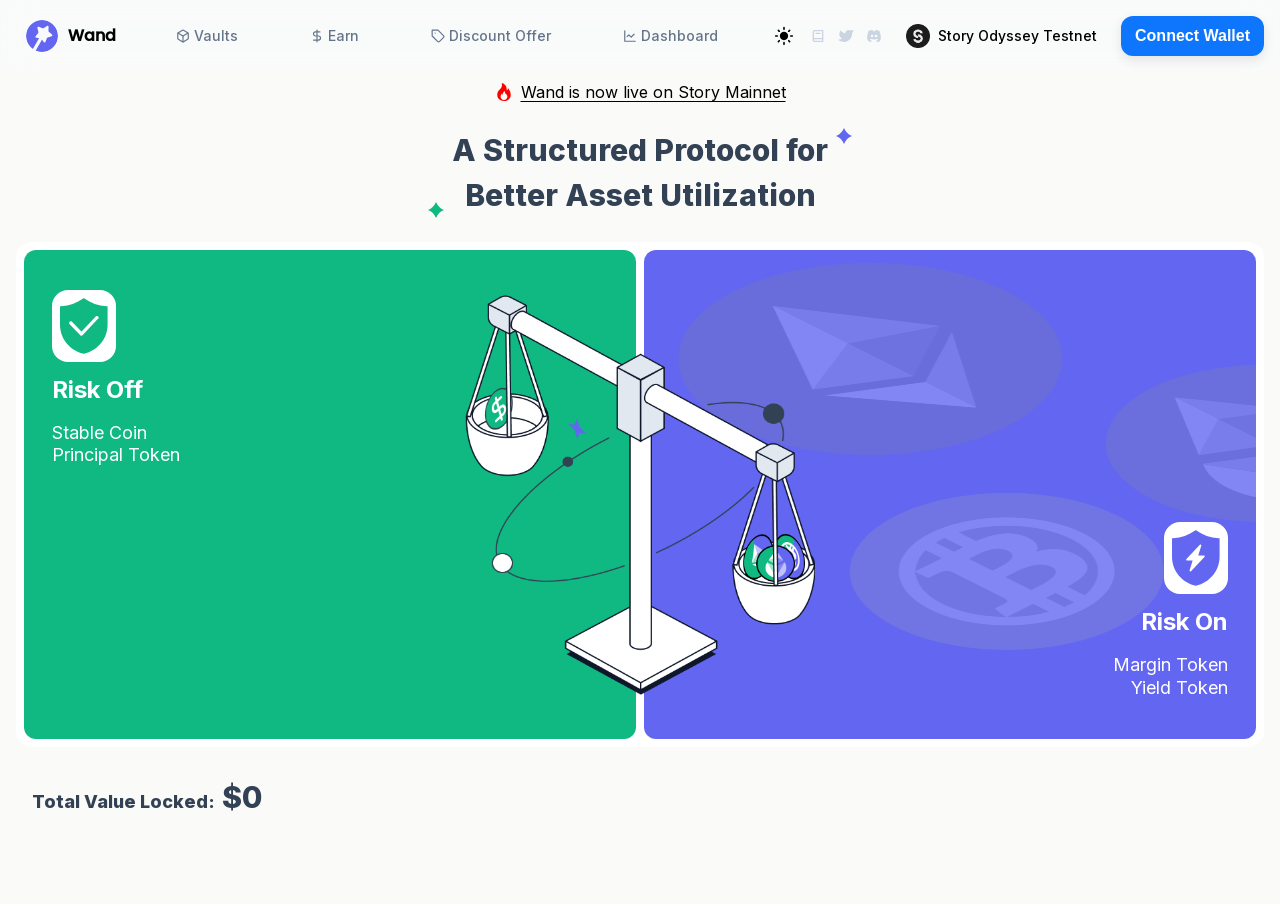
==== commit cb6bb034: "deploy: wandfi/wand-ui@a6a5f0f70af48be7ad1c078c7fb4363a62343ba8" ====
--- a/index.html
+++ b/index.html
@@ -1 +1 @@
-<!DOCTYPE html><html lang="en" class=""><head><meta charSet="utf-8"/><meta name="viewport" content="width=device-width, initial-scale=1"/><link rel="preload" href="/_next/static/media/a34f9d1faa5f3315-s.p.woff2" as="font" crossorigin="" type="font/woff2"/><link rel="stylesheet" href="/_next/static/css/dcca206657de4145.css" crossorigin="" data-precedence="next"/><link rel="stylesheet" href="/_next/static/css/d9ebfb099fe50fed.css" crossorigin="" data-precedence="next"/><link rel="preload" as="script" fetchPriority="low" href="/_next/static/chunks/webpack-a6c4b67c2eee96c6.js" crossorigin=""/><script src="/_next/static/chunks/fd9d1056-bbbce4fc274b6f67.js" async="" crossorigin=""></script><script src="/_next/static/chunks/2472-f74fed56b708222f.js" async="" crossorigin=""></script><script src="/_next/static/chunks/main-app-3ff343a12f30b49c.js" async="" crossorigin=""></script><script src="/_next/static/chunks/e37a0b60-b436cec589ebdecd.js" async=""></script><script src="/_next/static/chunks/bc9c3264-adae20e22cc8a1fc.js" async=""></script><script src="/_next/static/chunks/12038df7-e0c75b9aa3630596.js" async=""></script><script src="/_next/static/chunks/4e88bc13-a644ba649ee0bb9a.js" async=""></script><script src="/_next/static/chunks/737dfa3e-17c03d528fd3e270.js" async=""></script><script src="/_next/static/chunks/48507feb-85d7291970c8357b.js" async=""></script><script src="/_next/static/chunks/498-64f31aa6fe310ced.js" async=""></script><script src="/_next/static/chunks/5258-2475d0302246f610.js" async=""></script><script src="/_next/static/chunks/911-0ef1a135912de6cf.js" async=""></script><script src="/_next/static/chunks/6691-496fcdb234e4f0d2.js" async=""></script><script src="/_next/static/chunks/9622-60ee8d2e8cc532de.js" async=""></script><script src="/_next/static/chunks/8712-6329c91a806dbb31.js" async=""></script><script src="/_next/static/chunks/4974-788b99e733d0dab1.js" async=""></script><script src="/_next/static/chunks/5077-856c328d7a607bb2.js" async=""></script><script src="/_next/static/chunks/8977-b1a2a09d73c7342c.js" async=""></script><script src="/_next/static/chunks/app/layout-200f60dc72cae307.js" async=""></script><script src="/_next/static/chunks/8920-a85db59dfde88d8c.js" async=""></script><script src="/_next/static/chunks/app/page-42942d53c44d5bea.js" async=""></script><title>Wand Finance</title><meta name="description" content="Generated by create next app"/><link rel="icon" href="/icon.png?e059c53c24c855a8" type="image/png" sizes="32x32"/><meta name="next-size-adjust"/><script src="/_next/static/chunks/polyfills-c67a75d1b6f99dc8.js" crossorigin="" noModule=""></script></head><body class="__className_36bd41 bg-stone-50 dark:bg-slate-950 dark:text-slate-50"><div id="tooltip-root" class="fixed left-0 top-0 z-[60]"></div><script src="/_next/static/chunks/webpack-a6c4b67c2eee96c6.js" crossorigin="" async=""></script><script>(self.__next_f=self.__next_f||[]).push([0]);self.__next_f.push([2,null])</script><script>self.__next_f.push([1,"1:HL[\"/_next/static/media/a34f9d1faa5f3315-s.p.woff2\",\"font\",{\"crossOrigin\":\"\",\"type\":\"font/woff2\"}]\n2:HL[\"/_next/static/css/dcca206657de4145.css\",\"style\",{\"crossOrigin\":\"\"}]\n3:HL[\"/_next/static/css/d9ebfb099fe50fed.css\",\"style\",{\"crossOrigin\":\"\"}]\n0:\"$L4\"\n"])</script><script>self.__next_f.push([1,"5:I[33728,[],\"\"]\n7:I[29928,[],\"\"]\n"])</script><script>self.__next_f.push([1,"8:I[24635,[\"1866\",\"static/chunks/e37a0b60-b436cec589ebdecd.js\",\"1582\",\"static/chunks/bc9c3264-adae20e22cc8a1fc.js\",\"2400\",\"static/chunks/12038df7-e0c75b9aa3630596.js\",\"9472\",\"static/chunks/4e88bc13-a644ba649ee0bb9a.js\",\"3033\",\"static/chunks/737dfa3e-17c03d528fd3e270.js\",\"1465\",\"static/chunks/48507feb-85d7291970c8357b.js\",\"498\",\"static/chunks/498-64f31aa6fe310ced.js\",\"5258\",\"static/chunks/5258-2475d0302246f610.js\",\"911\",\"static/chunks/911-0ef1a135912de6cf.js\",\"6691\",\"static/chunks/6691-496fcdb234e4f0d2.js\",\"9622\",\"static/chunks/9622-60ee8d2e8cc532de.js\",\"8712\",\"static/chunks/8712-6329c91a806dbb31.js\",\"4974\",\"static/chunks/4974-788b99e733d0dab1.js\",\"5077\",\"static/chunks/5077-856c328d7a607bb2.js\",\"8977\",\"static/chunks/8977-b1a2a09d73c7342c.js\",\"3185\",\"static/chunks/app/layout-200f60dc72cae307.js\"],\"\"]\n"])</script><script>self.__next_f.push([1,"9:I[56954,[],\"\"]\na:I[7264,[],\"\"]\nc:I[48297,[],\"\"]\nd:I[63356,[\"1866\",\"static/chunks/e37a0b60-b436cec589ebdecd.js\",\"498\",\"static/chunks/498-64f31aa6fe310ced.js\",\"5258\",\"static/chunks/5258-2475d0302246f610.js\",\"6691\",\"static/chunks/6691-496fcdb234e4f0d2.js\",\"8920\",\"static/chunks/8920-a85db59dfde88d8c.js\",\"5077\",\"static/chunks/5077-856c328d7a607bb2.js\",\"8977\",\"static/chunks/8977-b1a2a09d73c7342c.js\",\"1931\",\"static/chunks/app/page-42942d53c44d5bea.js\"],\"\"]\n"])</script><script>self.__next_f.push([1,"4:[[[\"$\",\"link\",\"0\",{\"rel\":\"stylesheet\",\"href\":\"/_next/static/css/dcca206657de4145.css\",\"precedence\":\"next\",\"crossOrigin\":\"\"}],[\"$\",\"link\",\"1\",{\"rel\":\"stylesheet\",\"href\":\"/_next/static/css/d9ebfb099fe50fed.css\",\"precedence\":\"next\",\"crossOrigin\":\"\"}]],[\"$\",\"$L5\",null,{\"buildId\":\"NpKqe_8kIKFS-SRk7wv2K\",\"assetPrefix\":\"\",\"initialCanonicalUrl\":\"/\",\"initialTree\":[\"\",{\"children\":[\"__PAGE__\",{}]},\"$undefined\",\"$undefined\",true],\"initialHead\":[false,\"$L6\"],\"globalErrorComponent\":\"$7\",\"children\":[null,[\"$\",\"html\",null,{\"lang\":\"en\",\"className\":\"\",\"suppressHydrationWarning\":true,\"children\":[\"$\",\"body\",null,{\"className\":\"__className_36bd41 bg-stone-50 dark:bg-slate-950 dark:text-slate-50\",\"children\":[[\"$\",\"$L8\",null,{\"children\":[\"$\",\"$L9\",null,{\"parallelRouterKey\":\"children\",\"segmentPath\":[\"children\"],\"loading\":\"$undefined\",\"loadingStyles\":\"$undefined\",\"hasLoading\":false,\"error\":\"$undefined\",\"errorStyles\":\"$undefined\",\"template\":[\"$\",\"$La\",null,{}],\"templateStyles\":\"$undefined\",\"notFound\":[[\"$\",\"title\",null,{\"children\":\"404: This page could not be found.\"}],[\"$\",\"div\",null,{\"style\":{\"fontFamily\":\"system-ui,\\\"Segoe UI\\\",Roboto,Helvetica,Arial,sans-serif,\\\"Apple Color Emoji\\\",\\\"Segoe UI Emoji\\\"\",\"height\":\"100vh\",\"textAlign\":\"center\",\"display\":\"flex\",\"flexDirection\":\"column\",\"alignItems\":\"center\",\"justifyContent\":\"center\"},\"children\":[\"$\",\"div\",null,{\"children\":[[\"$\",\"style\",null,{\"dangerouslySetInnerHTML\":{\"__html\":\"body{color:#000;background:#fff;margin:0}.next-error-h1{border-right:1px solid rgba(0,0,0,.3)}@media (prefers-color-scheme:dark){body{color:#fff;background:#000}.next-error-h1{border-right:1px solid rgba(255,255,255,.3)}}\"}}],[\"$\",\"h1\",null,{\"className\":\"next-error-h1\",\"style\":{\"display\":\"inline-block\",\"margin\":\"0 20px 0 0\",\"padding\":\"0 23px 0 0\",\"fontSize\":24,\"fontWeight\":500,\"verticalAlign\":\"top\",\"lineHeight\":\"49px\"},\"children\":\"404\"}],[\"$\",\"div\",null,{\"style\":{\"display\":\"inline-block\"},\"children\":[\"$\",\"h2\",null,{\"style\":{\"fontSize\":14,\"fontWeight\":400,\"lineHeight\":\"49px\",\"margin\":0},\"children\":\"This page could not be found.\"}]}]]}]}]],\"notFoundStyles\":[],\"childProp\":{\"current\":[\"$Lb\",[\"$\",\"$Lc\",null,{\"propsForComponent\":{\"params\":{}},\"Component\":\"$d\",\"isStaticGeneration\":true}],null],\"segment\":\"__PAGE__\"},\"styles\":[]}]}],[\"$\",\"div\",null,{\"id\":\"tooltip-root\",\"className\":\"fixed left-0 top-0 z-[60]\"}]]}]}],null]}]]\n"])</script><script>self.__next_f.push([1,"6:[[\"$\",\"meta\",\"0\",{\"charSet\":\"utf-8\"}],[\"$\",\"title\",\"1\",{\"children\":\"Wand Finance\"}],[\"$\",\"meta\",\"2\",{\"name\":\"description\",\"content\":\"Generated by create next app\"}],[\"$\",\"meta\",\"3\",{\"name\":\"viewport\",\"content\":\"width=device-width, initial-scale=1\"}],[\"$\",\"link\",\"4\",{\"rel\":\"icon\",\"href\":\"/icon.png?e059c53c24c855a8\",\"type\":\"image/png\",\"sizes\":\"32x32\"}],[\"$\",\"meta\",\"5\",{\"name\":\"next-size-adjust\"}]]\nb:null\n"])</script></body></html>+<!DOCTYPE html><html lang="en" class=""><head><meta charSet="utf-8"/><meta name="viewport" content="width=device-width, initial-scale=1"/><link rel="preload" href="/_next/static/media/a34f9d1faa5f3315-s.p.woff2" as="font" crossorigin="" type="font/woff2"/><link rel="stylesheet" href="/_next/static/css/1f2762fdd297c254.css" crossorigin="" data-precedence="next"/><link rel="stylesheet" href="/_next/static/css/6c3709e799d17cc7.css" crossorigin="" data-precedence="next"/><link rel="preload" as="script" fetchPriority="low" href="/_next/static/chunks/webpack-04742fb65365e8ef.js" crossorigin=""/><script src="/_next/static/chunks/b05271e4-7a57f4f8cb65189a.js" async="" crossorigin=""></script><script src="/_next/static/chunks/604-d30a6fda5b575a3a.js" async="" crossorigin=""></script><script src="/_next/static/chunks/main-app-c12319d45929aea2.js" async="" crossorigin=""></script><script src="/_next/static/chunks/6dc81886-08f2846522414128.js" async=""></script><script src="/_next/static/chunks/f5be4826-f2033e84e2437071.js" async=""></script><script src="/_next/static/chunks/d27a5617-2b5de83a7cf36e2b.js" async=""></script><script src="/_next/static/chunks/52d0e4df-6daeee3ad8051a6d.js" async=""></script><script src="/_next/static/chunks/eaee6da0-f321ea773f782530.js" async=""></script><script src="/_next/static/chunks/59ed8b5f-e2a55a79f1baa361.js" async=""></script><script src="/_next/static/chunks/4659-015fc07f40623715.js" async=""></script><script src="/_next/static/chunks/8836-487e5a855fab6845.js" async=""></script><script src="/_next/static/chunks/1996-d80de3083fe29c0b.js" async=""></script><script src="/_next/static/chunks/7869-33fe872eb77579c0.js" async=""></script><script src="/_next/static/chunks/1690-2e38c9ddda0cf429.js" async=""></script><script src="/_next/static/chunks/8347-bce2cf3672006edd.js" async=""></script><script src="/_next/static/chunks/5166-f2cd1fc83a42bbd0.js" async=""></script><script src="/_next/static/chunks/5313-a553478289176d1e.js" async=""></script><script src="/_next/static/chunks/930-865135fe826f3f36.js" async=""></script><script src="/_next/static/chunks/1578-1a893ecd33f5b1a1.js" async=""></script><script src="/_next/static/chunks/7638-a2101cbc87716cfc.js" async=""></script><script src="/_next/static/chunks/app/layout-04a094e2ffd8369b.js" async=""></script><script src="/_next/static/chunks/87b7e946-e4849b6b26b1f51e.js" async=""></script><script src="/_next/static/chunks/7122-3f58e5def00ebeb2.js" async=""></script><script src="/_next/static/chunks/app/page-bc27e9a596a4680a.js" async=""></script><title>Wand Finance</title><meta name="description" content="A Structured Protocol for Better Asset Utilization"/><link rel="icon" href="/icon.png?e059c53c24c855a8" type="image/png" sizes="32x32"/><meta name="next-size-adjust"/><script src="/_next/static/chunks/polyfills-c67a75d1b6f99dc8.js" crossorigin="" noModule=""></script></head><body class="__className_d65c78 bg-stone-50 dark:bg-slate-950 dark:text-slate-50"><div id="tooltip-root" class="fixed left-0 top-0 z-[60]"></div><script src="/_next/static/chunks/webpack-04742fb65365e8ef.js" crossorigin="" async=""></script><script>(self.__next_f=self.__next_f||[]).push([0]);self.__next_f.push([2,null])</script><script>self.__next_f.push([1,"1:HL[\"/_next/static/media/a34f9d1faa5f3315-s.p.woff2\",\"font\",{\"crossOrigin\":\"\",\"type\":\"font/woff2\"}]\n2:HL[\"/_next/static/css/1f2762fdd297c254.css\",\"style\",{\"crossOrigin\":\"\"}]\n3:HL[\"/_next/static/css/6c3709e799d17cc7.css\",\"style\",{\"crossOrigin\":\"\"}]\n0:\"$L4\"\n"])</script><script>self.__next_f.push([1,"5:I[24358,[],\"\"]\n7:I[72952,[],\"\"]\n"])</script><script>self.__next_f.push([1,"8:I[8994,[\"7495\",\"static/chunks/6dc81886-08f2846522414128.js\",\"4643\",\"static/chunks/f5be4826-f2033e84e2437071.js\",\"7588\",\"static/chunks/d27a5617-2b5de83a7cf36e2b.js\",\"4176\",\"static/chunks/52d0e4df-6daeee3ad8051a6d.js\",\"4775\",\"static/chunks/eaee6da0-f321ea773f782530.js\",\"8559\",\"static/chunks/59ed8b5f-e2a55a79f1baa361.js\",\"4659\",\"static/chunks/4659-015fc07f40623715.js\",\"8836\",\"static/chunks/8836-487e5a855fab6845.js\",\"1996\",\"static/chunks/1996-d80de3083fe29c0b.js\",\"7869\",\"static/chunks/7869-33fe872eb77579c0.js\",\"1690\",\"static/chunks/1690-2e38c9ddda0cf429.js\",\"8347\",\"static/chunks/8347-bce2cf3672006edd.js\",\"5166\",\"static/chunks/5166-f2cd1fc83a42bbd0.js\",\"5313\",\"static/chunks/5313-a553478289176d1e.js\",\"930\",\"static/chunks/930-865135fe826f3f36.js\",\"1578\",\"static/chunks/1578-1a893ecd33f5b1a1.js\",\"7638\",\"static/chunks/7638-a2101cbc87716cfc.js\",\"3185\",\"static/chunks/app/layout-04a094e2ffd8369b.js\"],\"\"]\n"])</script><script>self.__next_f.push([1,"9:I[4002,[],\"\"]\na:I[14025,[],\"\"]\nc:I[34911,[],\"\"]\nd:I[86247,[\"7495\",\"static/chunks/6dc81886-08f2846522414128.js\",\"9633\",\"static/chunks/87b7e946-e4849b6b26b1f51e.js\",\"4659\",\"static/chunks/4659-015fc07f40623715.js\",\"1996\",\"static/chunks/1996-d80de3083fe29c0b.js\",\"1690\",\"static/chunks/1690-2e38c9ddda0cf429.js\",\"7122\",\"static/chunks/7122-3f58e5def00ebeb2.js\",\"1578\",\"static/chunks/1578-1a893ecd33f5b1a1.js\",\"7638\",\"static/chunks/7638-a2101cbc87716cfc.js\",\"1931\",\"static/chunks/app/page-bc27e9a596a4680a.js\"],\"\"]\n"])</script><script>self.__next_f.push([1,"4:[[[\"$\",\"link\",\"0\",{\"rel\":\"stylesheet\",\"href\":\"/_next/static/css/1f2762fdd297c254.css\",\"precedence\":\"next\",\"crossOrigin\":\"\"}],[\"$\",\"link\",\"1\",{\"rel\":\"stylesheet\",\"href\":\"/_next/static/css/6c3709e799d17cc7.css\",\"precedence\":\"next\",\"crossOrigin\":\"\"}]],[\"$\",\"$L5\",null,{\"buildId\":\"7Os2D3a2nQvMP9ZEOLrGP\",\"assetPrefix\":\"\",\"initialCanonicalUrl\":\"/\",\"initialTree\":[\"\",{\"children\":[\"__PAGE__\",{}]},\"$undefined\",\"$undefined\",true],\"initialHead\":[false,\"$L6\"],\"globalErrorComponent\":\"$7\",\"children\":[null,[\"$\",\"html\",null,{\"lang\":\"en\",\"className\":\"\",\"suppressHydrationWarning\":true,\"children\":[\"$\",\"body\",null,{\"className\":\"__className_d65c78 bg-stone-50 dark:bg-slate-950 dark:text-slate-50\",\"children\":[[\"$\",\"$L8\",null,{\"children\":[\"$\",\"$L9\",null,{\"parallelRouterKey\":\"children\",\"segmentPath\":[\"children\"],\"loading\":\"$undefined\",\"loadingStyles\":\"$undefined\",\"hasLoading\":false,\"error\":\"$undefined\",\"errorStyles\":\"$undefined\",\"template\":[\"$\",\"$La\",null,{}],\"templateStyles\":\"$undefined\",\"notFound\":[[\"$\",\"title\",null,{\"children\":\"404: This page could not be found.\"}],[\"$\",\"div\",null,{\"style\":{\"fontFamily\":\"system-ui,\\\"Segoe UI\\\",Roboto,Helvetica,Arial,sans-serif,\\\"Apple Color Emoji\\\",\\\"Segoe UI Emoji\\\"\",\"height\":\"100vh\",\"textAlign\":\"center\",\"display\":\"flex\",\"flexDirection\":\"column\",\"alignItems\":\"center\",\"justifyContent\":\"center\"},\"children\":[\"$\",\"div\",null,{\"children\":[[\"$\",\"style\",null,{\"dangerouslySetInnerHTML\":{\"__html\":\"body{color:#000;background:#fff;margin:0}.next-error-h1{border-right:1px solid rgba(0,0,0,.3)}@media (prefers-color-scheme:dark){body{color:#fff;background:#000}.next-error-h1{border-right:1px solid rgba(255,255,255,.3)}}\"}}],[\"$\",\"h1\",null,{\"className\":\"next-error-h1\",\"style\":{\"display\":\"inline-block\",\"margin\":\"0 20px 0 0\",\"padding\":\"0 23px 0 0\",\"fontSize\":24,\"fontWeight\":500,\"verticalAlign\":\"top\",\"lineHeight\":\"49px\"},\"children\":\"404\"}],[\"$\",\"div\",null,{\"style\":{\"display\":\"inline-block\"},\"children\":[\"$\",\"h2\",null,{\"style\":{\"fontSize\":14,\"fontWeight\":400,\"lineHeight\":\"49px\",\"margin\":0},\"children\":\"This page could not be found.\"}]}]]}]}]],\"notFoundStyles\":[],\"childProp\":{\"current\":[\"$Lb\",[\"$\",\"$Lc\",null,{\"propsForComponent\":{\"params\":{}},\"Component\":\"$d\",\"isStaticGeneration\":true}],null],\"segment\":\"__PAGE__\"},\"styles\":[]}]}],[\"$\",\"div\",null,{\"id\":\"tooltip-root\",\"className\":\"fixed left-0 top-0 z-[60]\"}]]}]}],null]}]]\n"])</script><script>self.__next_f.push([1,"6:[[\"$\",\"meta\",\"0\",{\"charSet\":\"utf-8\"}],[\"$\",\"title\",\"1\",{\"children\":\"Wand Finance\"}],[\"$\",\"meta\",\"2\",{\"name\":\"description\",\"content\":\"A Structured Protocol for Better Asset Utilization\"}],[\"$\",\"meta\",\"3\",{\"name\":\"viewport\",\"content\":\"width=device-width, initial-scale=1\"}],[\"$\",\"link\",\"4\",{\"rel\":\"icon\",\"href\":\"/icon.png?e059c53c24c855a8\",\"type\":\"image/png\",\"sizes\":\"32x32\"}],[\"$\",\"meta\",\"5\",{\"name\":\"next-size-adjust\"}]]\nb:null\n"])</script></body></html>
--- a/_next/static/css/1f2762fdd297c254.css
+++ b/_next/static/css/1f2762fdd297c254.css
@@ -0,0 +1 @@
+@font-face{font-family:swiper-icons;src:url("data:application/font-woff;charset=utf-8;base64, [base64]//wADZ2x5ZgAAAywAAADMAAAD2MHtryVoZWFkAAABbAAAADAAAAA2E2+eoWhoZWEAAAGcAAAAHwAAACQC9gDzaG10eAAAAigAAAAZAAAArgJkABFsb2NhAAAC0AAAAFoAAABaFQAUGG1heHAAAAG8AAAAHwAAACAAcABAbmFtZQAAA/gAAAE5AAACXvFdBwlwb3N0AAAFNAAAAGIAAACE5s74hXjaY2BkYGAAYpf5Hu/j+W2+MnAzMYDAzaX6QjD6/4//Bxj5GA8AuRwMYGkAPywL13jaY2BkYGA88P8Agx4j+/8fQDYfA1AEBWgDAIB2BOoAeNpjYGRgYNBh4GdgYgABEMnIABJzYNADCQAACWgAsQB42mNgYfzCOIGBlYGB0YcxjYGBwR1Kf2WQZGhhYGBiYGVmgAFGBiQQkOaawtDAoMBQxXjg/wEGPcYDDA4wNUA2CCgwsAAAO4EL6gAAeNpj2M0gyAACqxgGNWBkZ2D4/wMA+xkDdgAAAHjaY2BgYGaAYBkGRgYQiAHyGMF8FgYHIM3DwMHABGQrMOgyWDLEM1T9/w8UBfEMgLzE////P/5//f/V/xv+r4eaAAeMbAxwIUYmIMHEgKYAYjUcsDAwsLKxc3BycfPw8jEQA/[base64]/uznmfPFBNODM2K7MTQ45YEAZqGP81AmGGcF3iPqOop0r1SPTaTbVkfUe4HXj97wYE+yNwWYxwWu4v1ugWHgo3S1XdZEVqWM7ET0cfnLGxWfkgR42o2PvWrDMBSFj/IHLaF0zKjRgdiVMwScNRAoWUoH78Y2icB/yIY09An6AH2Bdu/UB+yxopYshQiEvnvu0dURgDt8QeC8PDw7Fpji3fEA4z/PEJ6YOB5hKh4dj3EvXhxPqH/SKUY3rJ7srZ4FZnh1PMAtPhwP6fl2PMJMPDgeQ4rY8YT6Gzao0eAEA409DuggmTnFnOcSCiEiLMgxCiTI6Cq5DZUd3Qmp10vO0LaLTd2cjN4fOumlc7lUYbSQcZFkutRG7g6JKZKy0RmdLY680CDnEJ+UMkpFFe1RN7nxdVpXrC4aTtnaurOnYercZg2YVmLN/d/gczfEimrE/fs/bOuq29Zmn8tloORaXgZgGa78yO9/cnXm2BpaGvq25Dv9S4E9+5SIc9PqupJKhYFSSl47+Qcr1mYNAAAAeNptw0cKwkAAAMDZJA8Q7OUJvkLsPfZ6zFVERPy8qHh2YER+3i/BP83vIBLLySsoKimrqKqpa2hp6+jq6RsYGhmbmJqZSy0sraxtbO3sHRydnEMU4uR6yx7JJXveP7WrDycAAAAAAAH//wACeNpjYGRgYOABYhkgZgJCZgZNBkYGLQZtIJsFLMYAAAw3ALgAeNolizEKgDAQBCchRbC2sFER0YD6qVQiBCv/H9ezGI6Z5XBAw8CBK/m5iQQVauVbXLnOrMZv2oLdKFa8Pjuru2hJzGabmOSLzNMzvutpB3N42mNgZGBg4GKQYzBhYMxJLMlj4GBgAYow/P/PAJJhLM6sSoWKfWCAAwDAjgbRAAB42mNgYGBkAIIbCZo5IPrmUn0hGA0AO8EFTQAA");font-weight:400;font-style:normal}:root{--swiper-theme-color:#007aff}:host{position:relative;display:block;margin-left:auto;margin-right:auto;z-index:1}.swiper{margin-left:auto;margin-right:auto;position:relative;overflow:hidden;list-style:none;padding:0;z-index:1;display:block}.swiper-vertical>.swiper-wrapper{flex-direction:column}.swiper-wrapper{position:relative;width:100%;height:100%;z-index:1;display:flex;transition-property:transform;transition-timing-function:var(--swiper-wrapper-transition-timing-function,initial);box-sizing:content-box}.swiper-android .swiper-slide,.swiper-ios .swiper-slide,.swiper-wrapper{transform:translateZ(0)}.swiper-horizontal{touch-action:pan-y}.swiper-vertical{touch-action:pan-x}.swiper-slide{flex-shrink:0;width:100%;height:100%;position:relative;transition-property:transform;display:block}.swiper-slide-invisible-blank{visibility:hidden}.swiper-autoheight,.swiper-autoheight .swiper-slide{height:auto}.swiper-autoheight .swiper-wrapper{align-items:flex-start;transition-property:transform,height}.swiper-backface-hidden .swiper-slide{transform:translateZ(0);backface-visibility:hidden}.swiper-3d.swiper-css-mode .swiper-wrapper{perspective:1200px}.swiper-3d .swiper-wrapper{transform-style:preserve-3d}.swiper-3d{perspective:1200px}.swiper-3d .swiper-cube-shadow,.swiper-3d .swiper-slide{transform-style:preserve-3d}.swiper-css-mode>.swiper-wrapper{overflow:auto;scrollbar-width:none;-ms-overflow-style:none}.swiper-css-mode>.swiper-wrapper::-webkit-scrollbar{display:none}.swiper-css-mode>.swiper-wrapper>.swiper-slide{scroll-snap-align:start start}.swiper-css-mode.swiper-horizontal>.swiper-wrapper{scroll-snap-type:x mandatory}.swiper-css-mode.swiper-vertical>.swiper-wrapper{scroll-snap-type:y mandatory}.swiper-css-mode.swiper-free-mode>.swiper-wrapper{scroll-snap-type:none}.swiper-css-mode.swiper-free-mode>.swiper-wrapper>.swiper-slide{scroll-snap-align:none}.swiper-css-mode.swiper-centered>.swiper-wrapper:before{content:"";flex-shrink:0;order:9999}.swiper-css-mode.swiper-centered>.swiper-wrapper>.swiper-slide{scroll-snap-align:center center;scroll-snap-stop:always}.swiper-css-mode.swiper-centered.swiper-horizontal>.swiper-wrapper>.swiper-slide:first-child{margin-inline-start:var(--swiper-centered-offset-before)}.swiper-css-mode.swiper-centered.swiper-horizontal>.swiper-wrapper:before{height:100%;min-height:1px;width:var(--swiper-centered-offset-after)}.swiper-css-mode.swiper-centered.swiper-vertical>.swiper-wrapper>.swiper-slide:first-child{margin-block-start:var(--swiper-centered-offset-before)}.swiper-css-mode.swiper-centered.swiper-vertical>.swiper-wrapper:before{width:100%;min-width:1px;height:var(--swiper-centered-offset-after)}.swiper-3d .swiper-slide-shadow,.swiper-3d .swiper-slide-shadow-bottom,.swiper-3d .swiper-slide-shadow-left,.swiper-3d .swiper-slide-shadow-right,.swiper-3d .swiper-slide-shadow-top{position:absolute;left:0;top:0;width:100%;height:100%;pointer-events:none;z-index:10}.swiper-3d .swiper-slide-shadow{background:rgba(0,0,0,.15)}.swiper-3d .swiper-slide-shadow-left{background-image:linear-gradient(270deg,rgba(0,0,0,.5),transparent)}.swiper-3d .swiper-slide-shadow-right{background-image:linear-gradient(90deg,rgba(0,0,0,.5),transparent)}.swiper-3d .swiper-slide-shadow-top{background-image:linear-gradient(0deg,rgba(0,0,0,.5),transparent)}.swiper-3d .swiper-slide-shadow-bottom{background-image:linear-gradient(180deg,rgba(0,0,0,.5),transparent)}.swiper-lazy-preloader{width:42px;height:42px;position:absolute;left:50%;top:50%;margin-left:-21px;margin-top:-21px;z-index:10;transform-origin:50%;box-sizing:border-box;border-radius:50%;border:4px solid var(--swiper-preloader-color,var(--swiper-theme-color));border-top:4px solid transparent}.swiper-watch-progress .swiper-slide-visible .swiper-lazy-preloader,.swiper:not(.swiper-watch-progress) .swiper-lazy-preloader{animation:swiper-preloader-spin 1s linear infinite}.swiper-lazy-preloader-white{--swiper-preloader-color:#fff}.swiper-lazy-preloader-black{--swiper-preloader-color:#000}@keyframes swiper-preloader-spin{0%{transform:rotate(0deg)}to{transform:rotate(1turn)}}.swiper-pagination{position:absolute;text-align:center;transition:opacity .3s;transform:translateZ(0);z-index:10}.swiper-pagination.swiper-pagination-hidden{opacity:0}.swiper-pagination-disabled>.swiper-pagination,.swiper-pagination.swiper-pagination-disabled{display:none!important}.swiper-horizontal>.swiper-pagination-bullets,.swiper-pagination-bullets.swiper-pagination-horizontal,.swiper-pagination-custom,.swiper-pagination-fraction{bottom:var(--swiper-pagination-bottom,8px);top:var(--swiper-pagination-top,auto);left:0;width:100%}.swiper-pagination-bullets-dynamic{overflow:hidden;font-size:0}.swiper-pagination-bullets-dynamic .swiper-pagination-bullet{transform:scale(.33);position:relative}.swiper-pagination-bullets-dynamic .swiper-pagination-bullet-active,.swiper-pagination-bullets-dynamic .swiper-pagination-bullet-active-main{transform:scale(1)}.swiper-pagination-bullets-dynamic .swiper-pagination-bullet-active-prev{transform:scale(.66)}.swiper-pagination-bullets-dynamic .swiper-pagination-bullet-active-prev-prev{transform:scale(.33)}.swiper-pagination-bullets-dynamic .swiper-pagination-bullet-active-next{transform:scale(.66)}.swiper-pagination-bullets-dynamic .swiper-pagination-bullet-active-next-next{transform:scale(.33)}.swiper-pagination-bullet{width:var(--swiper-pagination-bullet-width,var(--swiper-pagination-bullet-size,8px));height:var(--swiper-pagination-bullet-height,var(--swiper-pagination-bullet-size,8px));display:inline-block;border-radius:var(--swiper-pagination-bullet-border-radius,50%);background:var(--swiper-pagination-bullet-inactive-color,#000);opacity:var(--swiper-pagination-bullet-inactive-opacity,.2)}button.swiper-pagination-bullet{border:none;margin:0;padding:0;box-shadow:none;-webkit-appearance:none;-moz-appearance:none;appearance:none}.swiper-pagination-clickable .swiper-pagination-bullet{cursor:pointer}.swiper-pagination-bullet:only-child{display:none!important}.swiper-pagination-bullet-active{opacity:var(--swiper-pagination-bullet-opacity,1);background:var(--swiper-pagination-color,var(--swiper-theme-color))}.swiper-pagination-vertical.swiper-pagination-bullets,.swiper-vertical>.swiper-pagination-bullets{right:var(--swiper-pagination-right,8px);left:var(--swiper-pagination-left,auto);top:50%;transform:translate3d(0,-50%,0)}.swiper-pagination-vertical.swiper-pagination-bullets .swiper-pagination-bullet,.swiper-vertical>.swiper-pagination-bullets .swiper-pagination-bullet{margin:var(--swiper-pagination-bullet-vertical-gap,6px) 0;display:block}.swiper-pagination-vertical.swiper-pagination-bullets.swiper-pagination-bullets-dynamic,.swiper-vertical>.swiper-pagination-bullets.swiper-pagination-bullets-dynamic{top:50%;transform:translateY(-50%);width:8px}.swiper-pagination-vertical.swiper-pagination-bullets.swiper-pagination-bullets-dynamic .swiper-pagination-bullet,.swiper-vertical>.swiper-pagination-bullets.swiper-pagination-bullets-dynamic .swiper-pagination-bullet{display:inline-block;transition:transform .2s,top .2s}.swiper-horizontal>.swiper-pagination-bullets .swiper-pagination-bullet,.swiper-pagination-horizontal.swiper-pagination-bullets .swiper-pagination-bullet{margin:0 var(--swiper-pagination-bullet-horizontal-gap,4px)}.swiper-horizontal>.swiper-pagination-bullets.swiper-pagination-bullets-dynamic,.swiper-pagination-horizontal.swiper-pagination-bullets.swiper-pagination-bullets-dynamic{left:50%;transform:translateX(-50%);white-space:nowrap}.swiper-horizontal>.swiper-pagination-bullets.swiper-pagination-bullets-dynamic .swiper-pagination-bullet,.swiper-pagination-horizontal.swiper-pagination-bullets.swiper-pagination-bullets-dynamic .swiper-pagination-bullet{transition:transform .2s,left .2s}.swiper-horizontal.swiper-rtl>.swiper-pagination-bullets-dynamic .swiper-pagination-bullet{transition:transform .2s,right .2s}.swiper-pagination-fraction{color:var(--swiper-pagination-fraction-color,inherit)}.swiper-pagination-progressbar{background:var(--swiper-pagination-progressbar-bg-color,rgba(0,0,0,.25));position:absolute}.swiper-pagination-progressbar .swiper-pagination-progressbar-fill{background:var(--swiper-pagination-color,var(--swiper-theme-color));position:absolute;left:0;top:0;width:100%;height:100%;transform:scale(0);transform-origin:left top}.swiper-rtl .swiper-pagination-progressbar .swiper-pagination-progressbar-fill{transform-origin:right top}.swiper-horizontal>.swiper-pagination-progressbar,.swiper-pagination-progressbar.swiper-pagination-horizontal,.swiper-pagination-progressbar.swiper-pagination-vertical.swiper-pagination-progressbar-opposite,.swiper-vertical>.swiper-pagination-progressbar.swiper-pagination-progressbar-opposite{width:100%;height:var(--swiper-pagination-progressbar-size,4px);left:0;top:0}.swiper-horizontal>.swiper-pagination-progressbar.swiper-pagination-progressbar-opposite,.swiper-pagination-progressbar.swiper-pagination-horizontal.swiper-pagination-progressbar-opposite,.swiper-pagination-progressbar.swiper-pagination-vertical,.swiper-vertical>.swiper-pagination-progressbar{width:var(--swiper-pagination-progressbar-size,4px);height:100%;left:0;top:0}.swiper-pagination-lock{display:none}:root{--swiper-navigation-size:44px}.swiper-button-next,.swiper-button-prev{position:absolute;top:var(--swiper-navigation-top-offset,50%);width:calc(var(--swiper-navigation-size) / 44 * 27);height:var(--swiper-navigation-size);margin-top:calc(0px - (var(--swiper-navigation-size) / 2));z-index:10;cursor:pointer;display:flex;align-items:center;justify-content:center;color:var(--swiper-navigation-color,var(--swiper-theme-color))}.swiper-button-next.swiper-button-disabled,.swiper-button-prev.swiper-button-disabled{opacity:.35;cursor:auto;pointer-events:none}.swiper-button-next.swiper-button-hidden,.swiper-button-prev.swiper-button-hidden{opacity:0;cursor:auto;pointer-events:none}.swiper-navigation-disabled .swiper-button-next,.swiper-navigation-disabled .swiper-button-prev{display:none!important}.swiper-button-next svg,.swiper-button-prev svg{width:100%;height:100%;-o-object-fit:contain;object-fit:contain;transform-origin:center}.swiper-rtl .swiper-button-next svg,.swiper-rtl .swiper-button-prev svg{transform:rotate(180deg)}.swiper-button-prev,.swiper-rtl .swiper-button-next{left:var(--swiper-navigation-sides-offset,10px);right:auto}.swiper-button-lock{display:none}.swiper-button-next:after,.swiper-button-prev:after{font-family:swiper-icons;font-size:var(--swiper-navigation-size);text-transform:none!important;letter-spacing:0;font-variant:normal;line-height:1}.swiper-button-prev:after,.swiper-rtl .swiper-button-next:after{content:"prev"}.swiper-button-next,.swiper-rtl .swiper-button-prev{right:var(--swiper-navigation-sides-offset,10px);left:auto}.swiper-button-next:after,.swiper-rtl .swiper-button-prev:after{content:"next"}[data-rk] .iekbcc0{border:0;box-sizing:border-box;font-size:100%;line-height:normal;margin:0;padding:0;text-align:left;vertical-align:baseline;-webkit-tap-highlight-color:transparent}[data-rk] .iekbcc1{list-style:none}[data-rk] .iekbcc2{quotes:none}[data-rk] .iekbcc2:after,[data-rk] .iekbcc2:before{content:""}[data-rk] .iekbcc3{border-collapse:collapse;border-spacing:0}[data-rk] .iekbcc4{-webkit-appearance:none;-moz-appearance:none;appearance:none}[data-rk] .iekbcc5{outline:none}[data-rk] .iekbcc5::-moz-placeholder{opacity:1}[data-rk] .iekbcc5::placeholder{opacity:1}[data-rk] .iekbcc6{background-color:transparent;color:inherit}[data-rk] .iekbcc7:disabled{opacity:1}[data-rk] .iekbcc7::-ms-expand,[data-rk] .iekbcc8::-ms-clear{display:none}[data-rk] .iekbcc8::-webkit-search-cancel-button{-webkit-appearance:none}[data-rk] .iekbcc9{background:none;cursor:pointer;text-align:left}[data-rk] .iekbcca{color:inherit;text-decoration:none}[data-rk] .ju367v0{align-items:flex-start}[data-rk] .ju367v2{align-items:flex-end}[data-rk] .ju367v4{align-items:center}[data-rk] .ju367v6{display:none}[data-rk] .ju367v8{display:block}[data-rk] .ju367va{display:flex}[data-rk] .ju367vc{display:inline}[data-rk] .ju367ve{align-self:flex-start}[data-rk] .ju367vf{align-self:flex-end}[data-rk] .ju367vg{align-self:center}[data-rk] .ju367vh{background-size:cover}[data-rk] .ju367vi{border-radius:1px}[data-rk] .ju367vj{border-radius:6px}[data-rk] .ju367vk{border-radius:10px}[data-rk] .ju367vl{border-radius:13px}[data-rk] .ju367vm{border-radius:var(--rk-radii-actionButton)}[data-rk] .ju367vn{border-radius:var(--rk-radii-connectButton)}[data-rk] .ju367vo{border-radius:var(--rk-radii-menuButton)}[data-rk] .ju367vp{border-radius:var(--rk-radii-modal)}[data-rk] .ju367vq{border-radius:var(--rk-radii-modalMobile)}[data-rk] .ju367vr{border-radius:25%}[data-rk] .ju367vs{border-radius:9999px}[data-rk] .ju367vt{border-style:solid}[data-rk] .ju367vu{border-width:0}[data-rk] .ju367vv{border-width:1px}[data-rk] .ju367vw{border-width:2px}[data-rk] .ju367vx{border-width:4px}[data-rk] .ju367vy{cursor:pointer}[data-rk] .ju367vz{cursor:none}[data-rk] .ju367v10{pointer-events:none}[data-rk] .ju367v11{pointer-events:all}[data-rk] .ju367v12{min-height:8px}[data-rk] .ju367v13{min-height:44px}[data-rk] .ju367v14{flex-direction:row}[data-rk] .ju367v15{flex-direction:column}[data-rk] .ju367v16{font-family:var(--rk-fonts-body)}[data-rk] .ju367v17{font-size:12px;line-height:18px}[data-rk] .ju367v18{font-size:13px;line-height:18px}[data-rk] .ju367v19{font-size:14px;line-height:18px}[data-rk] .ju367v1a{font-size:16px;line-height:20px}[data-rk] .ju367v1b{font-size:18px;line-height:24px}[data-rk] .ju367v1c{font-size:20px;line-height:24px}[data-rk] .ju367v1d{font-size:23px;line-height:29px}[data-rk] .ju367v1e{font-weight:400}[data-rk] .ju367v1f{font-weight:500}[data-rk] .ju367v1g{font-weight:600}[data-rk] .ju367v1h{font-weight:700}[data-rk] .ju367v1i{font-weight:800}[data-rk] .ju367v1j{gap:0}[data-rk] .ju367v1k{gap:1px}[data-rk] .ju367v1l{gap:2px}[data-rk] .ju367v1m{gap:3px}[data-rk] .ju367v1n{gap:4px}[data-rk] .ju367v1o{gap:5px}[data-rk] .ju367v1p{gap:6px}[data-rk] .ju367v1q{gap:8px}[data-rk] .ju367v1r{gap:10px}[data-rk] .ju367v1s{gap:12px}[data-rk] .ju367v1t{gap:14px}[data-rk] .ju367v1u{gap:16px}[data-rk] .ju367v1v{gap:18px}[data-rk] .ju367v1w{gap:20px}[data-rk] .ju367v1x{gap:24px}[data-rk] .ju367v1y{gap:28px}[data-rk] .ju367v1z{gap:32px}[data-rk] .ju367v20{gap:36px}[data-rk] .ju367v21{gap:44px}[data-rk] .ju367v22{gap:64px}[data-rk] .ju367v23{gap:-1px}[data-rk] .ju367v24{height:1px}[data-rk] .ju367v25{height:2px}[data-rk] .ju367v26{height:4px}[data-rk] .ju367v27{height:8px}[data-rk] .ju367v28{height:12px}[data-rk] .ju367v29{height:20px}[data-rk] .ju367v2a{height:24px}[data-rk] .ju367v2b{height:28px}[data-rk] .ju367v2c{height:30px}[data-rk] .ju367v2d{height:32px}[data-rk] .ju367v2e{height:34px}[data-rk] .ju367v2f{height:36px}[data-rk] .ju367v2g{height:40px}[data-rk] .ju367v2h{height:44px}[data-rk] .ju367v2i{height:48px}[data-rk] .ju367v2j{height:54px}[data-rk] .ju367v2k{height:60px}[data-rk] .ju367v2l{height:200px}[data-rk] .ju367v2m{height:100%}[data-rk] .ju367v2n{height:-moz-max-content;height:max-content}[data-rk] .ju367v2o{justify-content:flex-start}[data-rk] .ju367v2p{justify-content:flex-end}[data-rk] .ju367v2q{justify-content:center}[data-rk] .ju367v2r{justify-content:space-between}[data-rk] .ju367v2s{justify-content:space-around}[data-rk] .ju367v2t{text-align:left}[data-rk] .ju367v2u{text-align:center}[data-rk] .ju367v2v{text-align:inherit}[data-rk] .ju367v2w{margin-bottom:0}[data-rk] .ju367v2x{margin-bottom:1px}[data-rk] .ju367v2y{margin-bottom:2px}[data-rk] .ju367v2z{margin-bottom:3px}[data-rk] .ju367v30{margin-bottom:4px}[data-rk] .ju367v31{margin-bottom:5px}[data-rk] .ju367v32{margin-bottom:6px}[data-rk] .ju367v33{margin-bottom:8px}[data-rk] .ju367v34{margin-bottom:10px}[data-rk] .ju367v35{margin-bottom:12px}[data-rk] .ju367v36{margin-bottom:14px}[data-rk] .ju367v37{margin-bottom:16px}[data-rk] .ju367v38{margin-bottom:18px}[data-rk] .ju367v39{margin-bottom:20px}[data-rk] .ju367v3a{margin-bottom:24px}[data-rk] .ju367v3b{margin-bottom:28px}[data-rk] .ju367v3c{margin-bottom:32px}[data-rk] .ju367v3d{margin-bottom:36px}[data-rk] .ju367v3e{margin-bottom:44px}[data-rk] .ju367v3f{margin-bottom:64px}[data-rk] .ju367v3g{margin-bottom:-1px}[data-rk] .ju367v3h{margin-left:0}[data-rk] .ju367v3i{margin-left:1px}[data-rk] .ju367v3j{margin-left:2px}[data-rk] .ju367v3k{margin-left:3px}[data-rk] .ju367v3l{margin-left:4px}[data-rk] .ju367v3m{margin-left:5px}[data-rk] .ju367v3n{margin-left:6px}[data-rk] .ju367v3o{margin-left:8px}[data-rk] .ju367v3p{margin-left:10px}[data-rk] .ju367v3q{margin-left:12px}[data-rk] .ju367v3r{margin-left:14px}[data-rk] .ju367v3s{margin-left:16px}[data-rk] .ju367v3t{margin-left:18px}[data-rk] .ju367v3u{margin-left:20px}[data-rk] .ju367v3v{margin-left:24px}[data-rk] .ju367v3w{margin-left:28px}[data-rk] .ju367v3x{margin-left:32px}[data-rk] .ju367v3y{margin-left:36px}[data-rk] .ju367v3z{margin-left:44px}[data-rk] .ju367v40{margin-left:64px}[data-rk] .ju367v41{margin-left:-1px}[data-rk] .ju367v42{margin-right:0}[data-rk] .ju367v43{margin-right:1px}[data-rk] .ju367v44{margin-right:2px}[data-rk] .ju367v45{margin-right:3px}[data-rk] .ju367v46{margin-right:4px}[data-rk] .ju367v47{margin-right:5px}[data-rk] .ju367v48{margin-right:6px}[data-rk] .ju367v49{margin-right:8px}[data-rk] .ju367v4a{margin-right:10px}[data-rk] .ju367v4b{margin-right:12px}[data-rk] .ju367v4c{margin-right:14px}[data-rk] .ju367v4d{margin-right:16px}[data-rk] .ju367v4e{margin-right:18px}[data-rk] .ju367v4f{margin-right:20px}[data-rk] .ju367v4g{margin-right:24px}[data-rk] .ju367v4h{margin-right:28px}[data-rk] .ju367v4i{margin-right:32px}[data-rk] .ju367v4j{margin-right:36px}[data-rk] .ju367v4k{margin-right:44px}[data-rk] .ju367v4l{margin-right:64px}[data-rk] .ju367v4m{margin-right:-1px}[data-rk] .ju367v4n{margin-top:0}[data-rk] .ju367v4o{margin-top:1px}[data-rk] .ju367v4p{margin-top:2px}[data-rk] .ju367v4q{margin-top:3px}[data-rk] .ju367v4r{margin-top:4px}[data-rk] .ju367v4s{margin-top:5px}[data-rk] .ju367v4t{margin-top:6px}[data-rk] .ju367v4u{margin-top:8px}[data-rk] .ju367v4v{margin-top:10px}[data-rk] .ju367v4w{margin-top:12px}[data-rk] .ju367v4x{margin-top:14px}[data-rk] .ju367v4y{margin-top:16px}[data-rk] .ju367v4z{margin-top:18px}[data-rk] .ju367v50{margin-top:20px}[data-rk] .ju367v51{margin-top:24px}[data-rk] .ju367v52{margin-top:28px}[data-rk] .ju367v53{margin-top:32px}[data-rk] .ju367v54{margin-top:36px}[data-rk] .ju367v55{margin-top:44px}[data-rk] .ju367v56{margin-top:64px}[data-rk] .ju367v57{margin-top:-1px}[data-rk] .ju367v58{max-width:1px}[data-rk] .ju367v59{max-width:2px}[data-rk] .ju367v5a{max-width:4px}[data-rk] .ju367v5b{max-width:8px}[data-rk] .ju367v5c{max-width:12px}[data-rk] .ju367v5d{max-width:20px}[data-rk] .ju367v5e{max-width:24px}[data-rk] .ju367v5f{max-width:28px}[data-rk] .ju367v5g{max-width:30px}[data-rk] .ju367v5h{max-width:32px}[data-rk] .ju367v5i{max-width:34px}[data-rk] .ju367v5j{max-width:36px}[data-rk] .ju367v5k{max-width:40px}[data-rk] .ju367v5l{max-width:44px}[data-rk] .ju367v5m{max-width:48px}[data-rk] .ju367v5n{max-width:54px}[data-rk] .ju367v5o{max-width:60px}[data-rk] .ju367v5p{max-width:200px}[data-rk] .ju367v5q{max-width:100%}[data-rk] .ju367v5r{max-width:-moz-max-content;max-width:max-content}[data-rk] .ju367v5s{min-width:1px}[data-rk] .ju367v5t{min-width:2px}[data-rk] .ju367v5u{min-width:4px}[data-rk] .ju367v5v{min-width:8px}[data-rk] .ju367v5w{min-width:12px}[data-rk] .ju367v5x{min-width:20px}[data-rk] .ju367v5y{min-width:24px}[data-rk] .ju367v5z{min-width:28px}[data-rk] .ju367v60{min-width:30px}[data-rk] .ju367v61{min-width:32px}[data-rk] .ju367v62{min-width:34px}[data-rk] .ju367v63{min-width:36px}[data-rk] .ju367v64{min-width:40px}[data-rk] .ju367v65{min-width:44px}[data-rk] .ju367v66{min-width:48px}[data-rk] .ju367v67{min-width:54px}[data-rk] .ju367v68{min-width:60px}[data-rk] .ju367v69{min-width:200px}[data-rk] .ju367v6a{min-width:100%}[data-rk] .ju367v6b{min-width:-moz-max-content;min-width:max-content}[data-rk] .ju367v6c{overflow:hidden}[data-rk] .ju367v6d{padding-bottom:0}[data-rk] .ju367v6e{padding-bottom:1px}[data-rk] .ju367v6f{padding-bottom:2px}[data-rk] .ju367v6g{padding-bottom:3px}[data-rk] .ju367v6h{padding-bottom:4px}[data-rk] .ju367v6i{padding-bottom:5px}[data-rk] .ju367v6j{padding-bottom:6px}[data-rk] .ju367v6k{padding-bottom:8px}[data-rk] .ju367v6l{padding-bottom:10px}[data-rk] .ju367v6m{padding-bottom:12px}[data-rk] .ju367v6n{padding-bottom:14px}[data-rk] .ju367v6o{padding-bottom:16px}[data-rk] .ju367v6p{padding-bottom:18px}[data-rk] .ju367v6q{padding-bottom:20px}[data-rk] .ju367v6r{padding-bottom:24px}[data-rk] .ju367v6s{padding-bottom:28px}[data-rk] .ju367v6t{padding-bottom:32px}[data-rk] .ju367v6u{padding-bottom:36px}[data-rk] .ju367v6v{padding-bottom:44px}[data-rk] .ju367v6w{padding-bottom:64px}[data-rk] .ju367v6x{padding-bottom:-1px}[data-rk] .ju367v6y{padding-left:0}[data-rk] .ju367v6z{padding-left:1px}[data-rk] .ju367v70{padding-left:2px}[data-rk] .ju367v71{padding-left:3px}[data-rk] .ju367v72{padding-left:4px}[data-rk] .ju367v73{padding-left:5px}[data-rk] .ju367v74{padding-left:6px}[data-rk] .ju367v75{padding-left:8px}[data-rk] .ju367v76{padding-left:10px}[data-rk] .ju367v77{padding-left:12px}[data-rk] .ju367v78{padding-left:14px}[data-rk] .ju367v79{padding-left:16px}[data-rk] .ju367v7a{padding-left:18px}[data-rk] .ju367v7b{padding-left:20px}[data-rk] .ju367v7c{padding-left:24px}[data-rk] .ju367v7d{padding-left:28px}[data-rk] .ju367v7e{padding-left:32px}[data-rk] .ju367v7f{padding-left:36px}[data-rk] .ju367v7g{padding-left:44px}[data-rk] .ju367v7h{padding-left:64px}[data-rk] .ju367v7i{padding-left:-1px}[data-rk] .ju367v7j{padding-right:0}[data-rk] .ju367v7k{padding-right:1px}[data-rk] .ju367v7l{padding-right:2px}[data-rk] .ju367v7m{padding-right:3px}[data-rk] .ju367v7n{padding-right:4px}[data-rk] .ju367v7o{padding-right:5px}[data-rk] .ju367v7p{padding-right:6px}[data-rk] .ju367v7q{padding-right:8px}[data-rk] .ju367v7r{padding-right:10px}[data-rk] .ju367v7s{padding-right:12px}[data-rk] .ju367v7t{padding-right:14px}[data-rk] .ju367v7u{padding-right:16px}[data-rk] .ju367v7v{padding-right:18px}[data-rk] .ju367v7w{padding-right:20px}[data-rk] .ju367v7x{padding-right:24px}[data-rk] .ju367v7y{padding-right:28px}[data-rk] .ju367v7z{padding-right:32px}[data-rk] .ju367v80{padding-right:36px}[data-rk] .ju367v81{padding-right:44px}[data-rk] .ju367v82{padding-right:64px}[data-rk] .ju367v83{padding-right:-1px}[data-rk] .ju367v84{padding-top:0}[data-rk] .ju367v85{padding-top:1px}[data-rk] .ju367v86{padding-top:2px}[data-rk] .ju367v87{padding-top:3px}[data-rk] .ju367v88{padding-top:4px}[data-rk] .ju367v89{padding-top:5px}[data-rk] .ju367v8a{padding-top:6px}[data-rk] .ju367v8b{padding-top:8px}[data-rk] .ju367v8c{padding-top:10px}[data-rk] .ju367v8d{padding-top:12px}[data-rk] .ju367v8e{padding-top:14px}[data-rk] .ju367v8f{padding-top:16px}[data-rk] .ju367v8g{padding-top:18px}[data-rk] .ju367v8h{padding-top:20px}[data-rk] .ju367v8i{padding-top:24px}[data-rk] .ju367v8j{padding-top:28px}[data-rk] .ju367v8k{padding-top:32px}[data-rk] .ju367v8l{padding-top:36px}[data-rk] .ju367v8m{padding-top:44px}[data-rk] .ju367v8n{padding-top:64px}[data-rk] .ju367v8o{padding-top:-1px}[data-rk] .ju367v8p{position:absolute}[data-rk] .ju367v8q{position:fixed}[data-rk] .ju367v8r{position:relative}[data-rk] .ju367v8s{-webkit-user-select:none}[data-rk] .ju367v8t{right:0}[data-rk] .ju367v8u{transition:.125s ease}[data-rk] .ju367v8v{transition:transform .125s ease}[data-rk] .ju367v8w{-webkit-user-select:none;-moz-user-select:none;user-select:none}[data-rk] .ju367v8x{width:1px}[data-rk] .ju367v8y{width:2px}[data-rk] .ju367v8z{width:4px}[data-rk] .ju367v90{width:8px}[data-rk] .ju367v91{width:12px}[data-rk] .ju367v92{width:20px}[data-rk] .ju367v93{width:24px}[data-rk] .ju367v94{width:28px}[data-rk] .ju367v95{width:30px}[data-rk] .ju367v96{width:32px}[data-rk] .ju367v97{width:34px}[data-rk] .ju367v98{width:36px}[data-rk] .ju367v99{width:40px}[data-rk] .ju367v9a{width:44px}[data-rk] .ju367v9b{width:48px}[data-rk] .ju367v9c{width:54px}[data-rk] .ju367v9d{width:60px}[data-rk] .ju367v9e{width:200px}[data-rk] .ju367v9f{width:100%}[data-rk] .ju367v9g{width:-moz-max-content;width:max-content}[data-rk] .ju367v9h{-webkit-backdrop-filter:var(--rk-blurs-modalOverlay);backdrop-filter:var(--rk-blurs-modalOverlay)}[data-rk] .ju367v9i,[data-rk] .ju367v9j:hover,[data-rk] .ju367v9k:active{background:var(--rk-colors-accentColor)}[data-rk] .ju367v9l,[data-rk] .ju367v9m:hover,[data-rk] .ju367v9n:active{background:var(--rk-colors-accentColorForeground)}[data-rk] .ju367v9o,[data-rk] .ju367v9p:hover,[data-rk] .ju367v9q:active{background:var(--rk-colors-actionButtonBorder)}[data-rk] .ju367v9r,[data-rk] .ju367v9s:hover,[data-rk] .ju367v9t:active{background:var(--rk-colors-actionButtonBorderMobile)}[data-rk] .ju367v9u,[data-rk] .ju367v9v:hover,[data-rk] .ju367v9w:active{background:var(--rk-colors-actionButtonSecondaryBackground)}[data-rk] .ju367v9x,[data-rk] .ju367v9y:hover,[data-rk] .ju367v9z:active{background:var(--rk-colors-closeButton)}[data-rk] .ju367va0,[data-rk] .ju367va1:hover,[data-rk] .ju367va2:active{background:var(--rk-colors-closeButtonBackground)}[data-rk] .ju367va3,[data-rk] .ju367va4:hover,[data-rk] .ju367va5:active{background:var(--rk-colors-connectButtonBackground)}[data-rk] .ju367va6,[data-rk] .ju367va7:hover,[data-rk] .ju367va8:active{background:var(--rk-colors-connectButtonBackgroundError)}[data-rk] .ju367va9,[data-rk] .ju367vaa:hover,[data-rk] .ju367vab:active{background:var(--rk-colors-connectButtonInnerBackground)}[data-rk] .ju367vac,[data-rk] .ju367vad:hover,[data-rk] .ju367vae:active{background:var(--rk-colors-connectButtonText)}[data-rk] .ju367vaf,[data-rk] .ju367vag:hover,[data-rk] .ju367vah:active{background:var(--rk-colors-connectButtonTextError)}[data-rk] .ju367vai,[data-rk] .ju367vaj:hover,[data-rk] .ju367vak:active{background:var(--rk-colors-connectionIndicator)}[data-rk] .ju367val,[data-rk] .ju367vam:hover,[data-rk] .ju367van:active{background:var(--rk-colors-downloadBottomCardBackground)}[data-rk] .ju367vao,[data-rk] .ju367vap:hover,[data-rk] .ju367vaq:active{background:var(--rk-colors-downloadTopCardBackground)}[data-rk] .ju367var,[data-rk] .ju367vas:hover,[data-rk] .ju367vat:active{background:var(--rk-colors-error)}[data-rk] .ju367vau,[data-rk] .ju367vav:hover,[data-rk] .ju367vaw:active{background:var(--rk-colors-generalBorder)}[data-rk] .ju367vax,[data-rk] .ju367vay:hover,[data-rk] .ju367vaz:active{background:var(--rk-colors-generalBorderDim)}[data-rk] .ju367vb0,[data-rk] .ju367vb1:hover,[data-rk] .ju367vb2:active{background:var(--rk-colors-menuItemBackground)}[data-rk] .ju367vb3,[data-rk] .ju367vb4:hover,[data-rk] .ju367vb5:active{background:var(--rk-colors-modalBackdrop)}[data-rk] .ju367vb6,[data-rk] .ju367vb7:hover,[data-rk] .ju367vb8:active{background:var(--rk-colors-modalBackground)}[data-rk] .ju367vb9,[data-rk] .ju367vba:hover,[data-rk] .ju367vbb:active{background:var(--rk-colors-modalBorder)}[data-rk] .ju367vbc,[data-rk] .ju367vbd:hover,[data-rk] .ju367vbe:active{background:var(--rk-colors-modalText)}[data-rk] .ju367vbf,[data-rk] .ju367vbg:hover,[data-rk] .ju367vbh:active{background:var(--rk-colors-modalTextDim)}[data-rk] .ju367vbi,[data-rk] .ju367vbj:hover,[data-rk] .ju367vbk:active{background:var(--rk-colors-modalTextSecondary)}[data-rk] .ju367vbl,[data-rk] .ju367vbm:hover,[data-rk] .ju367vbn:active{background:var(--rk-colors-profileAction)}[data-rk] .ju367vbo,[data-rk] .ju367vbp:hover,[data-rk] .ju367vbq:active{background:var(--rk-colors-profileActionHover)}[data-rk] .ju367vbr,[data-rk] .ju367vbs:hover,[data-rk] .ju367vbt:active{background:var(--rk-colors-profileForeground)}[data-rk] .ju367vbu,[data-rk] .ju367vbv:hover,[data-rk] .ju367vbw:active{background:var(--rk-colors-selectedOptionBorder)}[data-rk] .ju367vbx,[data-rk] .ju367vby:hover,[data-rk] .ju367vbz:active{background:var(--rk-colors-standby)}[data-rk] .ju367vc0,[data-rk] .ju367vc1:hover,[data-rk] .ju367vc2:active{border-color:var(--rk-colors-accentColor)}[data-rk] .ju367vc3,[data-rk] .ju367vc4:hover,[data-rk] .ju367vc5:active{border-color:var(--rk-colors-accentColorForeground)}[data-rk] .ju367vc6,[data-rk] .ju367vc7:hover,[data-rk] .ju367vc8:active{border-color:var(--rk-colors-actionButtonBorder)}[data-rk] .ju367vc9,[data-rk] .ju367vca:hover,[data-rk] .ju367vcb:active{border-color:var(--rk-colors-actionButtonBorderMobile)}[data-rk] .ju367vcc,[data-rk] .ju367vcd:hover,[data-rk] .ju367vce:active{border-color:var(--rk-colors-actionButtonSecondaryBackground)}[data-rk] .ju367vcf,[data-rk] .ju367vcg:hover,[data-rk] .ju367vch:active{border-color:var(--rk-colors-closeButton)}[data-rk] .ju367vci,[data-rk] .ju367vcj:hover,[data-rk] .ju367vck:active{border-color:var(--rk-colors-closeButtonBackground)}[data-rk] .ju367vcl,[data-rk] .ju367vcm:hover,[data-rk] .ju367vcn:active{border-color:var(--rk-colors-connectButtonBackground)}[data-rk] .ju367vco,[data-rk] .ju367vcp:hover,[data-rk] .ju367vcq:active{border-color:var(--rk-colors-connectButtonBackgroundError)}[data-rk] .ju367vcr,[data-rk] .ju367vcs:hover,[data-rk] .ju367vct:active{border-color:var(--rk-colors-connectButtonInnerBackground)}[data-rk] .ju367vcu,[data-rk] .ju367vcv:hover,[data-rk] .ju367vcw:active{border-color:var(--rk-colors-connectButtonText)}[data-rk] .ju367vcx,[data-rk] .ju367vcy:hover,[data-rk] .ju367vcz:active{border-color:var(--rk-colors-connectButtonTextError)}[data-rk] .ju367vd0,[data-rk] .ju367vd1:hover,[data-rk] .ju367vd2:active{border-color:var(--rk-colors-connectionIndicator)}[data-rk] .ju367vd3,[data-rk] .ju367vd4:hover,[data-rk] .ju367vd5:active{border-color:var(--rk-colors-downloadBottomCardBackground)}[data-rk] .ju367vd6,[data-rk] .ju367vd7:hover,[data-rk] .ju367vd8:active{border-color:var(--rk-colors-downloadTopCardBackground)}[data-rk] .ju367vd9,[data-rk] .ju367vda:hover,[data-rk] .ju367vdb:active{border-color:var(--rk-colors-error)}[data-rk] .ju367vdc,[data-rk] .ju367vdd:hover,[data-rk] .ju367vde:active{border-color:var(--rk-colors-generalBorder)}[data-rk] .ju367vdf,[data-rk] .ju367vdg:hover,[data-rk] .ju367vdh:active{border-color:var(--rk-colors-generalBorderDim)}[data-rk] .ju367vdi,[data-rk] .ju367vdj:hover,[data-rk] .ju367vdk:active{border-color:var(--rk-colors-menuItemBackground)}[data-rk] .ju367vdl,[data-rk] .ju367vdm:hover,[data-rk] .ju367vdn:active{border-color:var(--rk-colors-modalBackdrop)}[data-rk] .ju367vdo,[data-rk] .ju367vdp:hover,[data-rk] .ju367vdq:active{border-color:var(--rk-colors-modalBackground)}[data-rk] .ju367vdr,[data-rk] .ju367vds:hover,[data-rk] .ju367vdt:active{border-color:var(--rk-colors-modalBorder)}[data-rk] .ju367vdu,[data-rk] .ju367vdv:hover,[data-rk] .ju367vdw:active{border-color:var(--rk-colors-modalText)}[data-rk] .ju367vdx,[data-rk] .ju367vdy:hover,[data-rk] .ju367vdz:active{border-color:var(--rk-colors-modalTextDim)}[data-rk] .ju367ve0,[data-rk] .ju367ve1:hover,[data-rk] .ju367ve2:active{border-color:var(--rk-colors-modalTextSecondary)}[data-rk] .ju367ve3,[data-rk] .ju367ve4:hover,[data-rk] .ju367ve5:active{border-color:var(--rk-colors-profileAction)}[data-rk] .ju367ve6,[data-rk] .ju367ve7:hover,[data-rk] .ju367ve8:active{border-color:var(--rk-colors-profileActionHover)}[data-rk] .ju367ve9,[data-rk] .ju367vea:hover,[data-rk] .ju367veb:active{border-color:var(--rk-colors-profileForeground)}[data-rk] .ju367vec,[data-rk] .ju367ved:hover,[data-rk] .ju367vee:active{border-color:var(--rk-colors-selectedOptionBorder)}[data-rk] .ju367vef,[data-rk] .ju367veg:hover,[data-rk] .ju367veh:active{border-color:var(--rk-colors-standby)}[data-rk] .ju367vei,[data-rk] .ju367vej:hover,[data-rk] .ju367vek:active{box-shadow:var(--rk-shadows-connectButton)}[data-rk] .ju367vel,[data-rk] .ju367vem:hover,[data-rk] .ju367ven:active{box-shadow:var(--rk-shadows-dialog)}[data-rk] .ju367veo,[data-rk] .ju367vep:hover,[data-rk] .ju367veq:active{box-shadow:var(--rk-shadows-profileDetailsAction)}[data-rk] .ju367ver,[data-rk] .ju367ves:hover,[data-rk] .ju367vet:active{box-shadow:var(--rk-shadows-selectedOption)}[data-rk] .ju367veu,[data-rk] .ju367vev:hover,[data-rk] .ju367vew:active{box-shadow:var(--rk-shadows-selectedWallet)}[data-rk] .ju367vex,[data-rk] .ju367vey:hover,[data-rk] .ju367vez:active{box-shadow:var(--rk-shadows-walletLogo)}[data-rk] .ju367vf0,[data-rk] .ju367vf1:hover,[data-rk] .ju367vf2:active{color:var(--rk-colors-accentColor)}[data-rk] .ju367vf3,[data-rk] .ju367vf4:hover,[data-rk] .ju367vf5:active{color:var(--rk-colors-accentColorForeground)}[data-rk] .ju367vf6,[data-rk] .ju367vf7:hover,[data-rk] .ju367vf8:active{color:var(--rk-colors-actionButtonBorder)}[data-rk] .ju367vf9,[data-rk] .ju367vfa:hover,[data-rk] .ju367vfb:active{color:var(--rk-colors-actionButtonBorderMobile)}[data-rk] .ju367vfc,[data-rk] .ju367vfd:hover,[data-rk] .ju367vfe:active{color:var(--rk-colors-actionButtonSecondaryBackground)}[data-rk] .ju367vff,[data-rk] .ju367vfg:hover,[data-rk] .ju367vfh:active{color:var(--rk-colors-closeButton)}[data-rk] .ju367vfi,[data-rk] .ju367vfj:hover,[data-rk] .ju367vfk:active{color:var(--rk-colors-closeButtonBackground)}[data-rk] .ju367vfl,[data-rk] .ju367vfm:hover,[data-rk] .ju367vfn:active{color:var(--rk-colors-connectButtonBackground)}[data-rk] .ju367vfo,[data-rk] .ju367vfp:hover,[data-rk] .ju367vfq:active{color:var(--rk-colors-connectButtonBackgroundError)}[data-rk] .ju367vfr,[data-rk] .ju367vfs:hover,[data-rk] .ju367vft:active{color:var(--rk-colors-connectButtonInnerBackground)}[data-rk] .ju367vfu,[data-rk] .ju367vfv:hover,[data-rk] .ju367vfw:active{color:var(--rk-colors-connectButtonText)}[data-rk] .ju367vfx,[data-rk] .ju367vfy:hover,[data-rk] .ju367vfz:active{color:var(--rk-colors-connectButtonTextError)}[data-rk] .ju367vg0,[data-rk] .ju367vg1:hover,[data-rk] .ju367vg2:active{color:var(--rk-colors-connectionIndicator)}[data-rk] .ju367vg3,[data-rk] .ju367vg4:hover,[data-rk] .ju367vg5:active{color:var(--rk-colors-downloadBottomCardBackground)}[data-rk] .ju367vg6,[data-rk] .ju367vg7:hover,[data-rk] .ju367vg8:active{color:var(--rk-colors-downloadTopCardBackground)}[data-rk] .ju367vg9,[data-rk] .ju367vga:hover,[data-rk] .ju367vgb:active{color:var(--rk-colors-error)}[data-rk] .ju367vgc,[data-rk] .ju367vgd:hover,[data-rk] .ju367vge:active{color:var(--rk-colors-generalBorder)}[data-rk] .ju367vgf,[data-rk] .ju367vgg:hover,[data-rk] .ju367vgh:active{color:var(--rk-colors-generalBorderDim)}[data-rk] .ju367vgi,[data-rk] .ju367vgj:hover,[data-rk] .ju367vgk:active{color:var(--rk-colors-menuItemBackground)}[data-rk] .ju367vgl,[data-rk] .ju367vgm:hover,[data-rk] .ju367vgn:active{color:var(--rk-colors-modalBackdrop)}[data-rk] .ju367vgo,[data-rk] .ju367vgp:hover,[data-rk] .ju367vgq:active{color:var(--rk-colors-modalBackground)}[data-rk] .ju367vgr,[data-rk] .ju367vgs:hover,[data-rk] .ju367vgt:active{color:var(--rk-colors-modalBorder)}[data-rk] .ju367vgu,[data-rk] .ju367vgv:hover,[data-rk] .ju367vgw:active{color:var(--rk-colors-modalText)}[data-rk] .ju367vgx,[data-rk] .ju367vgy:hover,[data-rk] .ju367vgz:active{color:var(--rk-colors-modalTextDim)}[data-rk] .ju367vh0,[data-rk] .ju367vh1:hover,[data-rk] .ju367vh2:active{color:var(--rk-colors-modalTextSecondary)}[data-rk] .ju367vh3,[data-rk] .ju367vh4:hover,[data-rk] .ju367vh5:active{color:var(--rk-colors-profileAction)}[data-rk] .ju367vh6,[data-rk] .ju367vh7:hover,[data-rk] .ju367vh8:active{color:var(--rk-colors-profileActionHover)}[data-rk] .ju367vh9,[data-rk] .ju367vha:hover,[data-rk] .ju367vhb:active{color:var(--rk-colors-profileForeground)}[data-rk] .ju367vhc,[data-rk] .ju367vhd:hover,[data-rk] .ju367vhe:active{color:var(--rk-colors-selectedOptionBorder)}[data-rk] .ju367vhf,[data-rk] .ju367vhg:hover,[data-rk] .ju367vhh:active{color:var(--rk-colors-standby)}@media screen and (min-width:768px){[data-rk] .ju367v1{align-items:flex-start}[data-rk] .ju367v3{align-items:flex-end}[data-rk] .ju367v5{align-items:center}[data-rk] .ju367v7{display:none}[data-rk] .ju367v9{display:block}[data-rk] .ju367vb{display:flex}[data-rk] .ju367vd{display:inline}}[data-rk] ._12cbo8i3,[data-rk] ._12cbo8i3:after{--_12cbo8i0:1;--_12cbo8i1:1}[data-rk] ._12cbo8i3:hover{transform:scale(var(--_12cbo8i0))}[data-rk] ._12cbo8i3:active{transform:scale(var(--_12cbo8i1))}[data-rk] ._12cbo8i3:active:after{content:"";bottom:-1px;display:block;left:-1px;position:absolute;right:-1px;top:-1px;transform:scale(calc((1 / var(--_12cbo8i1)) * var(--_12cbo8i0)))}[data-rk] ._12cbo8i4,[data-rk] ._12cbo8i4:after{--_12cbo8i0:1.025}[data-rk] ._12cbo8i5,[data-rk] ._12cbo8i5:after{--_12cbo8i0:1.1}[data-rk] ._12cbo8i6,[data-rk] ._12cbo8i6:after{--_12cbo8i1:0.95}[data-rk] ._12cbo8i7,[data-rk] ._12cbo8i7:after{--_12cbo8i1:0.9}@keyframes _1luule41{0%{transform:rotate(0deg)}to{transform:rotate(1turn)}}[data-rk] ._1luule42{animation:_1luule41 3s linear infinite}[data-rk] ._1luule43{background:conic-gradient(from 180deg at 50% 50%,rgba(72,146,254,0) 0deg,currentColor 282.04deg,rgba(72,146,254,0) 319.86deg,rgba(72,146,254,0) 1turn);height:21px;width:21px}@keyframes _9pm4ki0{0%{transform:translateY(100%)}to{transform:translateY(0)}}@keyframes _9pm4ki1{0%{opacity:0}to{opacity:1}}[data-rk] ._9pm4ki3{animation:_9pm4ki1 .15s ease;bottom:-200px;left:-200px;padding:200px;right:-200px;top:-200px;transform:translateZ(0);z-index:2147483646}[data-rk] ._9pm4ki5{animation:_9pm4ki0 .35s cubic-bezier(.15,1.15,.6,1),_9pm4ki1 .15s ease;max-width:100vw}[data-rk] ._1ckjpok1{box-sizing:content-box;max-width:100vw;width:360px}[data-rk] ._1ckjpok2{width:100vw}[data-rk] ._1ckjpok3{min-width:720px;width:720px}[data-rk] ._1ckjpok4{min-width:368px;width:368px}[data-rk] ._1ckjpok6{border-width:0;box-sizing:border-box;width:100vw}@media screen and (min-width:768px){[data-rk] ._1ckjpok1{width:360px}[data-rk] ._1ckjpok2{width:480px}[data-rk] ._1ckjpok4{min-width:368px;width:368px}}@media screen and (max-width:767px){[data-rk] ._1ckjpok7{border-bottom-left-radius:0;border-bottom-right-radius:0;margin-top:-200px;padding-bottom:200px;top:200px}}[data-rk] .v9horb0:hover{background:unset}[data-rk] ._18dqw9x0,[data-rk] ._18dqw9x1{max-height:456px;overflow-y:auto;overflow-x:hidden}[data-rk] ._18dqw9x1{scrollbar-width:none}[data-rk] ._18dqw9x1::-webkit-scrollbar{display:none}[data-rk] .g5kl0l0{border-color:transparent}[data-rk] ._1vwt0cg0{background:#fff}[data-rk] ._1vwt0cg2{max-height:454px;overflow-y:auto}[data-rk] ._1vwt0cg3{min-width:287px}[data-rk] ._1vwt0cg4{min-width:100%}@keyframes _1am14411{0%{stroke-dashoffset:0}to{stroke-dashoffset:-283}}[data-rk] ._1am14410{overflow:auto;scrollbar-width:none;transform:translateZ(0)}[data-rk] ._1am14410::-webkit-scrollbar{display:none}[data-rk] ._1am14412{animation:_1am14411 1s linear infinite;stroke-dasharray:98 196;fill:none;stroke-linecap:round;stroke-width:4}[data-rk] ._1am14413{position:absolute}[data-rk] ._1y2lnfi0{border:1px solid rgba(16,21,31,.06)}[data-rk] ._1y2lnfi1{max-width:-moz-fit-content;max-width:fit-content}@font-face{font-family:__Inter_d65c78;font-style:normal;font-weight:100 900;font-display:swap;src:url(/_next/static/media/55c55f0601d81cf3-s.woff2) format("woff2");unicode-range:U+0460-052f,U+1c80-1c8a,U+20b4,U+2de0-2dff,U+a640-a69f,U+fe2e-fe2f}@font-face{font-family:__Inter_d65c78;font-style:normal;font-weight:100 900;font-display:swap;src:url(/_next/static/media/26a46d62cd723877-s.woff2) format("woff2");unicode-range:U+0301,U+0400-045f,U+0490-0491,U+04b0-04b1,U+2116}@font-face{font-family:__Inter_d65c78;font-style:normal;font-weight:100 900;font-display:swap;src:url(/_next/static/media/97e0cb1ae144a2a9-s.woff2) format("woff2");unicode-range:U+1f??}@font-face{font-family:__Inter_d65c78;font-style:normal;font-weight:100 900;font-display:swap;src:url(/_next/static/media/581909926a08bbc8-s.woff2) format("woff2");unicode-range:U+0370-0377,U+037a-037f,U+0384-038a,U+038c,U+038e-03a1,U+03a3-03ff}@font-face{font-family:__Inter_d65c78;font-style:normal;font-weight:100 900;font-display:swap;src:url(/_next/static/media/df0a9ae256c0569c-s.woff2) format("woff2");unicode-range:U+0102-0103,U+0110-0111,U+0128-0129,U+0168-0169,U+01a0-01a1,U+01af-01b0,U+0300-0301,U+0303-0304,U+0308-0309,U+0323,U+0329,U+1ea0-1ef9,U+20ab}@font-face{font-family:__Inter_d65c78;font-style:normal;font-weight:100 900;font-display:swap;src:url(/_next/static/media/6d93bde91c0c2823-s.woff2) format("woff2");unicode-range:U+0100-02ba,U+02bd-02c5,U+02c7-02cc,U+02ce-02d7,U+02dd-02ff,U+0304,U+0308,U+0329,U+1d00-1dbf,U+1e00-1e9f,U+1ef2-1eff,U+2020,U+20a0-20ab,U+20ad-20c0,U+2113,U+2c60-2c7f,U+a720-a7ff}@font-face{font-family:__Inter_d65c78;font-style:normal;font-weight:100 900;font-display:swap;src:url(/_next/static/media/a34f9d1faa5f3315-s.p.woff2) format("woff2");unicode-range:U+00??,U+0131,U+0152-0153,U+02bb-02bc,U+02c6,U+02da,U+02dc,U+0304,U+0308,U+0329,U+2000-206f,U+20ac,U+2122,U+2191,U+2193,U+2212,U+2215,U+feff,U+fffd}@font-face{font-family:__Inter_Fallback_d65c78;src:local("Arial");ascent-override:90.20%;descent-override:22.48%;line-gap-override:0.00%;size-adjust:107.40%}.__className_d65c78{font-family:__Inter_d65c78,__Inter_Fallback_d65c78;font-style:normal}
--- a/_next/static/css/6c3709e799d17cc7.css
+++ b/_next/static/css/6c3709e799d17cc7.css
@@ -0,0 +1,3 @@
+/*
+! tailwindcss v3.3.3 | MIT License | https://tailwindcss.com
+*/*,:after,:before{box-sizing:border-box;border:0 solid #e5e7eb}:after,:before{--tw-content:""}html{line-height:1.5;-webkit-text-size-adjust:100%;-moz-tab-size:4;-o-tab-size:4;tab-size:4;font-family:ui-sans-serif,system-ui,-apple-system,BlinkMacSystemFont,Segoe UI,Roboto,Helvetica Neue,Arial,Noto Sans,sans-serif,Apple Color Emoji,Segoe UI Emoji,Segoe UI Symbol,Noto Color Emoji;font-feature-settings:normal;font-variation-settings:normal}body{margin:0;line-height:inherit}hr{height:0;color:inherit;border-top-width:1px}abbr:where([title]){-webkit-text-decoration:underline dotted;text-decoration:underline dotted}h1,h2,h3,h4,h5,h6{font-size:inherit;font-weight:inherit}a{color:inherit;text-decoration:inherit}b,strong{font-weight:bolder}code,kbd,pre,samp{font-family:ui-monospace,SFMono-Regular,Menlo,Monaco,Consolas,Liberation Mono,Courier New,monospace;font-size:1em}small{font-size:80%}sub,sup{font-size:75%;line-height:0;position:relative;vertical-align:baseline}sub{bottom:-.25em}sup{top:-.5em}table{text-indent:0;border-color:inherit;border-collapse:collapse}button,input,optgroup,select,textarea{font-family:inherit;font-feature-settings:inherit;font-variation-settings:inherit;font-size:100%;font-weight:inherit;line-height:inherit;color:inherit;margin:0;padding:0}button,select{text-transform:none}[type=button],[type=reset],[type=submit],button{-webkit-appearance:button;background-color:transparent;background-image:none}:-moz-focusring{outline:auto}:-moz-ui-invalid{box-shadow:none}progress{vertical-align:baseline}::-webkit-inner-spin-button,::-webkit-outer-spin-button{height:auto}[type=search]{-webkit-appearance:textfield;outline-offset:-2px}::-webkit-search-decoration{-webkit-appearance:none}::-webkit-file-upload-button{-webkit-appearance:button;font:inherit}summary{display:list-item}blockquote,dd,dl,figure,h1,h2,h3,h4,h5,h6,hr,p,pre{margin:0}fieldset{margin:0}fieldset,legend{padding:0}menu,ol,ul{list-style:none;margin:0;padding:0}dialog{padding:0}textarea{resize:vertical}input::-moz-placeholder,textarea::-moz-placeholder{opacity:1;color:#9ca3af}input::placeholder,textarea::placeholder{opacity:1;color:#9ca3af}[role=button],button{cursor:pointer}:disabled{cursor:default}audio,canvas,embed,iframe,img,object,svg,video{display:block;vertical-align:middle}img,video{max-width:100%;height:auto}[hidden]{display:none}input[type=number]::-webkit-inner-spin-button,input[type=number]::-webkit-outer-spin-button{-webkit-appearance:none;margin:0}@font-face{font-family:Poppins;font-weight:400;src:url(/_next/static/media/Poppins-Medium.266775f9.ttf) format("truetype")}*,:after,:before{--tw-border-spacing-x:0;--tw-border-spacing-y:0;--tw-translate-x:0;--tw-translate-y:0;--tw-rotate:0;--tw-skew-x:0;--tw-skew-y:0;--tw-scale-x:1;--tw-scale-y:1;--tw-pan-x: ;--tw-pan-y: ;--tw-pinch-zoom: ;--tw-scroll-snap-strictness:proximity;--tw-gradient-from-position: ;--tw-gradient-via-position: ;--tw-gradient-to-position: ;--tw-ordinal: ;--tw-slashed-zero: ;--tw-numeric-figure: ;--tw-numeric-spacing: ;--tw-numeric-fraction: ;--tw-ring-inset: ;--tw-ring-offset-width:0px;--tw-ring-offset-color:#fff;--tw-ring-color:rgba(59,130,246,.5);--tw-ring-offset-shadow:0 0 #0000;--tw-ring-shadow:0 0 #0000;--tw-shadow:0 0 #0000;--tw-shadow-colored:0 0 #0000;--tw-blur: ;--tw-brightness: ;--tw-contrast: ;--tw-grayscale: ;--tw-hue-rotate: ;--tw-invert: ;--tw-saturate: ;--tw-sepia: ;--tw-drop-shadow: ;--tw-backdrop-blur: ;--tw-backdrop-brightness: ;--tw-backdrop-contrast: ;--tw-backdrop-grayscale: ;--tw-backdrop-hue-rotate: ;--tw-backdrop-invert: ;--tw-backdrop-opacity: ;--tw-backdrop-saturate: ;--tw-backdrop-sepia: }::backdrop{--tw-border-spacing-x:0;--tw-border-spacing-y:0;--tw-translate-x:0;--tw-translate-y:0;--tw-rotate:0;--tw-skew-x:0;--tw-skew-y:0;--tw-scale-x:1;--tw-scale-y:1;--tw-pan-x: ;--tw-pan-y: ;--tw-pinch-zoom: ;--tw-scroll-snap-strictness:proximity;--tw-gradient-from-position: ;--tw-gradient-via-position: ;--tw-gradient-to-position: ;--tw-ordinal: ;--tw-slashed-zero: ;--tw-numeric-figure: ;--tw-numeric-spacing: ;--tw-numeric-fraction: ;--tw-ring-inset: ;--tw-ring-offset-width:0px;--tw-ring-offset-color:#fff;--tw-ring-color:rgba(59,130,246,.5);--tw-ring-offset-shadow:0 0 #0000;--tw-ring-shadow:0 0 #0000;--tw-shadow:0 0 #0000;--tw-shadow-colored:0 0 #0000;--tw-blur: ;--tw-brightness: ;--tw-contrast: ;--tw-grayscale: ;--tw-hue-rotate: ;--tw-invert: ;--tw-saturate: ;--tw-sepia: ;--tw-drop-shadow: ;--tw-backdrop-blur: ;--tw-backdrop-brightness: ;--tw-backdrop-contrast: ;--tw-backdrop-grayscale: ;--tw-backdrop-hue-rotate: ;--tw-backdrop-invert: ;--tw-backdrop-opacity: ;--tw-backdrop-saturate: ;--tw-backdrop-sepia: }.container{width:100%}@media (min-width:450px){.container{max-width:450px}}@media (min-width:640px){.container{max-width:640px}}@media (min-width:768px){.container{max-width:768px}}@media (min-width:1024px){.container{max-width:1024px}}@media (min-width:1280px){.container{max-width:1280px}}@media (min-width:1536px){.container{max-width:1536px}}.btn-primary{margin-top:1.5rem;height:2.5rem;width:100%;cursor:pointer;border-radius:.375rem;--tw-bg-opacity:1;background-color:rgb(99 102 241/var(--tw-bg-opacity));padding-left:.75rem;padding-right:.75rem;font-size:.875rem;font-weight:500;line-height:1.5rem;--tw-text-opacity:1;color:rgb(255 255 255/var(--tw-text-opacity));--tw-ring-offset-shadow:var(--tw-ring-inset) 0 0 0 var(--tw-ring-offset-width) var(--tw-ring-offset-color);--tw-ring-shadow:var(--tw-ring-inset) 0 0 0 calc(0px + var(--tw-ring-offset-width)) var(--tw-ring-color);transition-property:all;transition-timing-function:cubic-bezier(.4,0,.2,1);transition-duration:.15s}.btn-primary,.btn-primary:focus{box-shadow:var(--tw-ring-offset-shadow),var(--tw-ring-shadow),var(--tw-shadow,0 0 #0000)}.btn-primary:focus{--tw-ring-offset-shadow:var(--tw-ring-inset) 0 0 0 var(--tw-ring-offset-width) var(--tw-ring-offset-color);--tw-ring-shadow:var(--tw-ring-inset) 0 0 0 calc(2px + var(--tw-ring-offset-width)) var(--tw-ring-color);--tw-ring-opacity:1;--tw-ring-color:rgb(59 130 246/var(--tw-ring-opacity));--tw-ring-offset-width:2px}.btn-primary:hover:enabled{--tw-bg-opacity:1;background-color:rgb(79 70 229/var(--tw-bg-opacity))}.btn-primary:disabled{cursor:not-allowed;--tw-bg-opacity:1;background-color:rgb(100 116 139/var(--tw-bg-opacity))}:is(.dark .btn-primary){background-image:linear-gradient(90deg,#c2b7fd,#9580f7);--tw-text-opacity:1;color:rgb(0 0 0/var(--tw-text-opacity))}.h3{font-size:1.5rem;font-weight:600;line-height:2rem;--tw-text-opacity:1;color:rgb(15 23 42/var(--tw-text-opacity))}.card{border-radius:1rem;border-width:1px;--tw-border-opacity:1;border-color:rgb(226 232 240/var(--tw-border-opacity));--tw-bg-opacity:1;background-color:rgb(255 255 255/var(--tw-bg-opacity));padding:1rem;--tw-shadow:0 1px 3px 0 rgba(0,0,0,.1),0 1px 2px -1px rgba(0,0,0,.1);--tw-shadow-colored:0 1px 3px 0 var(--tw-shadow-color),0 1px 2px -1px var(--tw-shadow-color);box-shadow:var(--tw-ring-offset-shadow,0 0 #0000),var(--tw-ring-shadow,0 0 #0000),var(--tw-shadow)}:is(.dark .card){--tw-border-opacity:1;border-color:rgb(82 82 91/var(--tw-border-opacity));--tw-bg-opacity:1;background-color:rgb(2 6 23/var(--tw-bg-opacity))}.page-title{font-size:1.125rem;line-height:1.75rem;font-weight:600;--tw-text-opacity:1;color:rgb(15 23 42/var(--tw-text-opacity))}:is(.dark .page-title){--tw-text-opacity:1;color:rgb(248 250 252/var(--tw-text-opacity))}@media (min-width:768px){.page-title{font-size:1.5rem;line-height:2rem}}.page-sub{font-size:1rem;line-height:1.5rem;font-weight:700;--tw-text-opacity:1;color:rgb(15 23 42/var(--tw-text-opacity))}:is(.dark .page-sub){--tw-text-opacity:1;color:rgb(248 250 252/var(--tw-text-opacity))}.fixed{position:fixed}.absolute{position:absolute}.relative{position:relative}.sticky{position:sticky}.inset-0{inset:0}.inset-x-0{left:0;right:0}.inset-y-0{top:0;bottom:0}.-bottom-1{bottom:-.25rem}.-bottom-2{bottom:-.5rem}.-bottom-24{bottom:-6rem}.-right-1{right:-.25rem}.-right-16{right:-4rem}.-right-2{right:-.5rem}.-top-48{top:-12rem}.-top-\[6px\]{top:-6px}.bottom-0{bottom:0}.bottom-0\.5{bottom:.125rem}.bottom-1{bottom:.25rem}.bottom-1\.5{bottom:.375rem}.bottom-2{bottom:.5rem}.bottom-2\.5{bottom:.625rem}.bottom-3{bottom:.75rem}.bottom-3\.5{bottom:.875rem}.bottom-4{bottom:1rem}.bottom-6{bottom:1.5rem}.bottom-8{bottom:2rem}.bottom-\[-14px\]{bottom:-14px}.bottom-px{bottom:1px}.left-0{left:0}.left-0\.5{left:.125rem}.left-1{left:.25rem}.left-1\.5{left:.375rem}.left-1\/2{left:50%}.left-1\/4{left:25%}.left-2{left:.5rem}.left-2\.5{left:.625rem}.left-3{left:.75rem}.left-3\.5{left:.875rem}.left-4{left:1rem}.left-6{left:1.5rem}.left-8{left:2rem}.left-\[48px\]{left:48px}.left-\[50\%\]{left:50%}.left-\[86px\]{left:86px}.left-px{left:1px}.right-0{right:0}.right-0\.5{right:.125rem}.right-1{right:.25rem}.right-1\.5{right:.375rem}.right-1\/2{right:50%}.right-2{right:.5rem}.right-2\.5{right:.625rem}.right-3{right:.75rem}.right-3\.5{right:.875rem}.right-4{right:1rem}.right-6{right:1.5rem}.right-8{right:2rem}.right-\[20px\]{right:20px}.right-\[50px\]{right:50px}.right-px{right:1px}.top-0{top:0}.top-0\.5{top:.125rem}.top-1{top:.25rem}.top-1\.5{top:.375rem}.top-1\/2{top:50%}.top-10{top:2.5rem}.top-2{top:.5rem}.top-2\.5{top:.625rem}.top-3{top:.75rem}.top-3\.5{top:.875rem}.top-4{top:1rem}.top-6{top:1.5rem}.top-8{top:2rem}.top-\[30px\]{top:30px}.top-\[44\%\]{top:44%}.top-\[50\%\]{top:50%}.top-\[50px\]{top:50px}.top-px{top:1px}.z-10{z-index:10}.z-20{z-index:20}.z-30{z-index:30}.z-50{z-index:50}.z-\[60\]{z-index:60}.order-1{order:1}.col-span-1{grid-column:span 1/span 1}.col-span-10{grid-column:span 10/span 10}.col-span-11{grid-column:span 11/span 11}.col-span-12{grid-column:span 12/span 12}.col-span-2{grid-column:span 2/span 2}.col-span-3{grid-column:span 3/span 3}.col-span-4{grid-column:span 4/span 4}.col-span-5{grid-column:span 5/span 5}.col-span-6{grid-column:span 6/span 6}.col-span-7{grid-column:span 7/span 7}.col-span-8{grid-column:span 8/span 8}.col-span-9{grid-column:span 9/span 9}.float-right{float:right}.m-auto{margin:auto}.mx-1{margin-left:.25rem;margin-right:.25rem}.mx-auto{margin-left:auto;margin-right:auto}.my-4{margin-top:1rem;margin-bottom:1rem}.my-\[10px\]{margin-top:10px;margin-bottom:10px}.\!mt-0{margin-top:0!important}.-mb-0{margin-bottom:0}.-mb-0\.5{margin-bottom:-.125rem}.-mb-1{margin-bottom:-.25rem}.-mb-1\.5{margin-bottom:-.375rem}.-mb-2{margin-bottom:-.5rem}.-mb-2\.5{margin-bottom:-.625rem}.-mb-3{margin-bottom:-.75rem}.-mb-3\.5{margin-bottom:-.875rem}.-mb-4{margin-bottom:-1rem}.-mb-6{margin-bottom:-1.5rem}.-mb-8{margin-bottom:-2rem}.-mb-px{margin-bottom:-1px}.-ml-0{margin-left:0}.-ml-0\.5{margin-left:-.125rem}.-ml-1{margin-left:-.25rem}.-ml-1\.5{margin-left:-.375rem}.-ml-2{margin-left:-.5rem}.-ml-2\.5{margin-left:-.625rem}.-ml-3{margin-left:-.75rem}.-ml-3\.5{margin-left:-.875rem}.-ml-4{margin-left:-1rem}.-ml-6{margin-left:-1.5rem}.-ml-8{margin-left:-2rem}.-ml-px{margin-left:-1px}.-mr-0{margin-right:0}.-mr-0\.5{margin-right:-.125rem}.-mr-1{margin-right:-.25rem}.-mr-1\.5{margin-right:-.375rem}.-mr-2{margin-right:-.5rem}.-mr-2\.5{margin-right:-.625rem}.-mr-20{margin-right:-5rem}.-mr-3{margin-right:-.75rem}.-mr-3\.5{margin-right:-.875rem}.-mr-4{margin-right:-1rem}.-mr-6{margin-right:-1.5rem}.-mr-8{margin-right:-2rem}.-mr-px{margin-right:-1px}.-mt-0{margin-top:0}.-mt-0\.5{margin-top:-.125rem}.-mt-1{margin-top:-.25rem}.-mt-1\.5{margin-top:-.375rem}.-mt-2{margin-top:-.5rem}.-mt-2\.5{margin-top:-.625rem}.-mt-3{margin-top:-.75rem}.-mt-3\.5{margin-top:-.875rem}.-mt-4{margin-top:-1rem}.-mt-6{margin-top:-1.5rem}.-mt-8{margin-top:-2rem}.-mt-\[130px\]{margin-top:-130px}.-mt-px{margin-top:-1px}.mb-0{margin-bottom:0}.mb-0\.5{margin-bottom:.125rem}.mb-1{margin-bottom:.25rem}.mb-1\.5{margin-bottom:.375rem}.mb-2{margin-bottom:.5rem}.mb-2\.5{margin-bottom:.625rem}.mb-3{margin-bottom:.75rem}.mb-3\.5{margin-bottom:.875rem}.mb-4{margin-bottom:1rem}.mb-5{margin-bottom:1.25rem}.mb-6{margin-bottom:1.5rem}.mb-8{margin-bottom:2rem}.mb-\[10px\]{margin-bottom:10px}.mb-\[16px\]{margin-bottom:16px}.mb-px{margin-bottom:1px}.ml-0{margin-left:0}.ml-0\.5{margin-left:.125rem}.ml-1{margin-left:.25rem}.ml-1\.5{margin-left:.375rem}.ml-2{margin-left:.5rem}.ml-2\.5{margin-left:.625rem}.ml-3{margin-left:.75rem}.ml-3\.5{margin-left:.875rem}.ml-4{margin-left:1rem}.ml-6{margin-left:1.5rem}.ml-8{margin-left:2rem}.ml-\[5px\]{margin-left:5px}.ml-auto{margin-left:auto}.ml-px{margin-left:1px}.mr-0{margin-right:0}.mr-0\.5{margin-right:.125rem}.mr-1{margin-right:.25rem}.mr-1\.5{margin-right:.375rem}.mr-2{margin-right:.5rem}.mr-2\.5{margin-right:.625rem}.mr-3{margin-right:.75rem}.mr-3\.5{margin-right:.875rem}.mr-4{margin-right:1rem}.mr-6{margin-right:1.5rem}.mr-8{margin-right:2rem}.mr-\[10px\]{margin-right:10px}.mr-\[55px\]{margin-right:55px}.mr-\[5px\]{margin-right:5px}.mr-auto{margin-right:auto}.mr-px{margin-right:1px}.mt-0{margin-top:0}.mt-0\.5{margin-top:.125rem}.mt-1{margin-top:.25rem}.mt-1\.5{margin-top:.375rem}.mt-2{margin-top:.5rem}.mt-2\.5{margin-top:.625rem}.mt-20{margin-top:5rem}.mt-3{margin-top:.75rem}.mt-3\.5{margin-top:.875rem}.mt-4{margin-top:1rem}.mt-5{margin-top:1.25rem}.mt-6{margin-top:1.5rem}.mt-8{margin-top:2rem}.mt-\[30px\]{margin-top:30px}.mt-\[50px\]{margin-top:50px}.mt-\[6px\]{margin-top:6px}.mt-\[8px\]{margin-top:8px}.mt-auto{margin-top:auto}.mt-px{margin-top:1px}.block{display:block}.inline-block{display:inline-block}.flex{display:flex}.inline-flex{display:inline-flex}.table{display:table}.grid{display:grid}.hidden{display:none}.h-0{height:0}.h-0\.5{height:.125rem}.h-1{height:.25rem}.h-10{height:2.5rem}.h-14{height:3.5rem}.h-2{height:.5rem}.h-3{height:.75rem}.h-4{height:1rem}.h-44{height:11rem}.h-5{height:1.25rem}.h-6{height:1.5rem}.h-7{height:1.75rem}.h-72{height:18rem}.h-8{height:2rem}.h-80{height:20rem}.h-9{height:2.25rem}.h-96{height:24rem}.h-\[100px\]{height:100px}.h-\[108px\]{height:108px}.h-\[1px\]{height:1px}.h-\[21px\]{height:21px}.h-\[357px\]{height:357px}.h-\[3px\]{height:3px}.h-\[460px\]{height:460px}.h-\[72px\]{height:72px}.h-\[84px\]{height:84px}.h-\[calc\(100vh-100px\)\]{height:calc(100vh - 100px)}.h-auto{height:auto}.h-fit{height:-moz-fit-content;height:fit-content}.h-full{height:100%}.h-px{height:1px}.h-screen{height:100vh}.max-h-\[228px\]{max-height:228px}.max-h-\[85vh\]{max-height:85vh}.min-h-\[108px\]{min-height:108px}.min-h-\[240px\]{min-height:240px}.min-h-\[480px\]{min-height:480px}.min-h-\[calc\(100vh\+1px\)\]{min-height:calc(100vh + 1px)}.\!w-screen{width:100vw!important}.w-0{width:0}.w-0\.5{width:.125rem}.w-1{width:.25rem}.w-1\/2{width:50%}.w-16{width:4rem}.w-2{width:.5rem}.w-3{width:.75rem}.w-4{width:1rem}.w-48{width:12rem}.w-5{width:1.25rem}.w-6{width:1.5rem}.w-7{width:1.75rem}.w-72{width:18rem}.w-8{width:2rem}.w-9{width:2.25rem}.w-96{width:24rem}.w-\[3px\]{width:3px}.w-\[45\%\]{width:45%}.w-\[60\%\]{width:60%}.w-\[90\%\]{width:90%}.w-\[90vw\]{width:90vw}.w-fit{width:-moz-fit-content;width:fit-content}.w-full{width:100%}.w-max{width:-moz-max-content;width:max-content}.w-screen{width:100vw}.min-w-\[100\%\]{min-width:100%}.min-w-\[10rem\]{min-width:10rem}.min-w-\[220px\]{min-width:220px}.min-w-full{min-width:100%}.min-w-min{min-width:-moz-min-content;min-width:min-content}.max-w-\[100px\]{max-width:100px}.max-w-\[1440px\]{max-width:1440px}.max-w-\[200px\]{max-width:200px}.max-w-\[270px\]{max-width:270px}.max-w-\[640px\]{max-width:640px}.max-w-\[800px\]{max-width:800px}.max-w-\[840px\]{max-width:840px}.max-w-\[calc\(100\%-56px\)\]{max-width:calc(100% - 56px)}.max-w-full{max-width:100%}.max-w-screen-lg{max-width:1024px}.max-w-screen-xl{max-width:1280px}.max-w-sm{max-width:24rem}.max-w-xs{max-width:20rem}.flex-1{flex:1 1 0%}.flex-none{flex:none}.flex-shrink-0,.shrink-0{flex-shrink:0}.border-collapse{border-collapse:collapse}.-translate-x-1\/2{--tw-translate-x:-50%}.-translate-x-1\/2,.-translate-x-\[1rem\]{transform:translate(var(--tw-translate-x),var(--tw-translate-y)) rotate(var(--tw-rotate)) skewX(var(--tw-skew-x)) skewY(var(--tw-skew-y)) scaleX(var(--tw-scale-x)) scaleY(var(--tw-scale-y))}.-translate-x-\[1rem\]{--tw-translate-x:-1rem}.-translate-y-1\/2{--tw-translate-y:-50%}.-translate-y-1\/2,.translate-x-1\/2{transform:translate(var(--tw-translate-x),var(--tw-translate-y)) rotate(var(--tw-rotate)) skewX(var(--tw-skew-x)) skewY(var(--tw-skew-y)) scaleX(var(--tw-scale-x)) scaleY(var(--tw-scale-y))}.translate-x-1\/2{--tw-translate-x:50%}.translate-y-\[-6\%\]{--tw-translate-y:-6%}.-rotate-180,.translate-y-\[-6\%\]{transform:translate(var(--tw-translate-x),var(--tw-translate-y)) rotate(var(--tw-rotate)) skewX(var(--tw-skew-x)) skewY(var(--tw-skew-y)) scaleX(var(--tw-scale-x)) scaleY(var(--tw-scale-y))}.-rotate-180{--tw-rotate:-180deg}.rotate-180{--tw-rotate:180deg}.rotate-180,.scale-95{transform:translate(var(--tw-translate-x),var(--tw-translate-y)) rotate(var(--tw-rotate)) skewX(var(--tw-skew-x)) skewY(var(--tw-skew-y)) scaleX(var(--tw-scale-x)) scaleY(var(--tw-scale-y))}.scale-95{--tw-scale-x:.95;--tw-scale-y:.95}.transform{transform:translate(var(--tw-translate-x),var(--tw-translate-y)) rotate(var(--tw-rotate)) skewX(var(--tw-skew-x)) skewY(var(--tw-skew-y)) scaleX(var(--tw-scale-x)) scaleY(var(--tw-scale-y))}@keyframes bounce{0%,to{transform:translateY(-25%);animation-timing-function:cubic-bezier(.8,0,1,1)}50%{transform:none;animation-timing-function:cubic-bezier(0,0,.2,1)}}.animate-bounce{animation:bounce 1s infinite}@keyframes spin{to{transform:rotate(1turn)}}.animate-spin{animation:spin 1s linear infinite}.cursor-default{cursor:default}.cursor-not-allowed{cursor:not-allowed}.cursor-pointer{cursor:pointer}.resize{resize:both}.grid-cols-1{grid-template-columns:repeat(1,minmax(0,1fr))}.grid-cols-10{grid-template-columns:repeat(10,minmax(0,1fr))}.grid-cols-11{grid-template-columns:repeat(11,minmax(0,1fr))}.grid-cols-12{grid-template-columns:repeat(12,minmax(0,1fr))}.grid-cols-2{grid-template-columns:repeat(2,minmax(0,1fr))}.grid-cols-3{grid-template-columns:repeat(3,minmax(0,1fr))}.grid-cols-4{grid-template-columns:repeat(4,minmax(0,1fr))}.grid-cols-5{grid-template-columns:repeat(5,minmax(0,1fr))}.grid-cols-6{grid-template-columns:repeat(6,minmax(0,1fr))}.grid-cols-7{grid-template-columns:repeat(7,minmax(0,1fr))}.grid-cols-8{grid-template-columns:repeat(8,minmax(0,1fr))}.grid-cols-9{grid-template-columns:repeat(9,minmax(0,1fr))}.grid-cols-none{grid-template-columns:none}.flex-row{flex-direction:row}.flex-row-reverse{flex-direction:row-reverse}.flex-col{flex-direction:column}.flex-col-reverse{flex-direction:column-reverse}.flex-wrap{flex-wrap:wrap}.items-start{align-items:flex-start}.items-end{align-items:flex-end}.items-center{align-items:center}.items-baseline{align-items:baseline}.items-stretch{align-items:stretch}.justify-start{justify-content:flex-start}.justify-end{justify-content:flex-end}.justify-center{justify-content:center}.justify-between{justify-content:space-between}.justify-around{justify-content:space-around}.justify-evenly{justify-content:space-evenly}.gap-1{gap:.25rem}.gap-1\.5{gap:.375rem}.gap-12{gap:3rem}.gap-2{gap:.5rem}.gap-3{gap:.75rem}.gap-4{gap:1rem}.gap-5{gap:1.25rem}.gap-6{gap:1.5rem}.gap-8{gap:2rem}.gap-x-1{-moz-column-gap:.25rem;column-gap:.25rem}.gap-x-2{-moz-column-gap:.5rem;column-gap:.5rem}.gap-x-7{-moz-column-gap:1.75rem;column-gap:1.75rem}.gap-y-2{row-gap:.5rem}.gap-y-\[2rem\]{row-gap:2rem}.space-x-0>:not([hidden])~:not([hidden]){--tw-space-x-reverse:0;margin-right:calc(0px * var(--tw-space-x-reverse));margin-left:calc(0px * calc(1 - var(--tw-space-x-reverse)))}.space-x-0\.5>:not([hidden])~:not([hidden]){--tw-space-x-reverse:0;margin-right:calc(.125rem * var(--tw-space-x-reverse));margin-left:calc(.125rem * calc(1 - var(--tw-space-x-reverse)))}.space-x-1>:not([hidden])~:not([hidden]){--tw-space-x-reverse:0;margin-right:calc(.25rem * var(--tw-space-x-reverse));margin-left:calc(.25rem * calc(1 - var(--tw-space-x-reverse)))}.space-x-1\.5>:not([hidden])~:not([hidden]){--tw-space-x-reverse:0;margin-right:calc(.375rem * var(--tw-space-x-reverse));margin-left:calc(.375rem * calc(1 - var(--tw-space-x-reverse)))}.space-x-2>:not([hidden])~:not([hidden]){--tw-space-x-reverse:0;margin-right:calc(.5rem * var(--tw-space-x-reverse));margin-left:calc(.5rem * calc(1 - var(--tw-space-x-reverse)))}.space-x-2\.5>:not([hidden])~:not([hidden]){--tw-space-x-reverse:0;margin-right:calc(.625rem * var(--tw-space-x-reverse));margin-left:calc(.625rem * calc(1 - var(--tw-space-x-reverse)))}.space-x-3>:not([hidden])~:not([hidden]){--tw-space-x-reverse:0;margin-right:calc(.75rem * var(--tw-space-x-reverse));margin-left:calc(.75rem * calc(1 - var(--tw-space-x-reverse)))}.space-x-3\.5>:not([hidden])~:not([hidden]){--tw-space-x-reverse:0;margin-right:calc(.875rem * var(--tw-space-x-reverse));margin-left:calc(.875rem * calc(1 - var(--tw-space-x-reverse)))}.space-x-4>:not([hidden])~:not([hidden]){--tw-space-x-reverse:0;margin-right:calc(1rem * var(--tw-space-x-reverse));margin-left:calc(1rem * calc(1 - var(--tw-space-x-reverse)))}.space-x-6>:not([hidden])~:not([hidden]){--tw-space-x-reverse:0;margin-right:calc(1.5rem * var(--tw-space-x-reverse));margin-left:calc(1.5rem * calc(1 - var(--tw-space-x-reverse)))}.space-x-8>:not([hidden])~:not([hidden]){--tw-space-x-reverse:0;margin-right:calc(2rem * var(--tw-space-x-reverse));margin-left:calc(2rem * calc(1 - var(--tw-space-x-reverse)))}.space-x-px>:not([hidden])~:not([hidden]){--tw-space-x-reverse:0;margin-right:calc(1px * var(--tw-space-x-reverse));margin-left:calc(1px * calc(1 - var(--tw-space-x-reverse)))}.space-y-0>:not([hidden])~:not([hidden]){--tw-space-y-reverse:0;margin-top:calc(0px * calc(1 - var(--tw-space-y-reverse)));margin-bottom:calc(0px * var(--tw-space-y-reverse))}.space-y-1>:not([hidden])~:not([hidden]){--tw-space-y-reverse:0;margin-top:calc(.25rem * calc(1 - var(--tw-space-y-reverse)));margin-bottom:calc(.25rem * var(--tw-space-y-reverse))}.space-y-4>:not([hidden])~:not([hidden]){--tw-space-y-reverse:0;margin-top:calc(1rem * calc(1 - var(--tw-space-y-reverse)));margin-bottom:calc(1rem * var(--tw-space-y-reverse))}.divide-y>:not([hidden])~:not([hidden]){--tw-divide-y-reverse:0;border-top-width:calc(1px * calc(1 - var(--tw-divide-y-reverse)));border-bottom-width:calc(1px * var(--tw-divide-y-reverse))}.self-end{align-self:flex-end}.overflow-auto{overflow:auto}.overflow-hidden{overflow:hidden}.overflow-x-auto{overflow-x:auto}.overflow-y-auto{overflow-y:auto}.overflow-x-clip{overflow-x:clip}.truncate{overflow:hidden;text-overflow:ellipsis}.truncate,.whitespace-nowrap{white-space:nowrap}.\!rounded-none{border-radius:0!important}.rounded{border-radius:.25rem}.rounded-2xl{border-radius:1rem}.rounded-3xl{border-radius:1.5rem}.rounded-\[16px\]{border-radius:16px}.rounded-\[3px\]{border-radius:3px}.rounded-full{border-radius:9999px}.rounded-lg{border-radius:.5rem}.rounded-md{border-radius:.375rem}.rounded-sm{border-radius:.125rem}.rounded-xl{border-radius:.75rem}.rounded-b-2xl{border-bottom-right-radius:1rem;border-bottom-left-radius:1rem}.rounded-b-\[16px\]{border-bottom-right-radius:16px;border-bottom-left-radius:16px}.rounded-b-full{border-bottom-right-radius:9999px;border-bottom-left-radius:9999px}.rounded-l-2xl{border-top-left-radius:1rem;border-bottom-left-radius:1rem}.rounded-l-none{border-top-left-radius:0;border-bottom-left-radius:0}.rounded-r-2xl{border-top-right-radius:1rem;border-bottom-right-radius:1rem}.rounded-r-none{border-top-right-radius:0;border-bottom-right-radius:0}.rounded-t-2xl{border-top-left-radius:1rem;border-top-right-radius:1rem}.\!border-2{border-width:2px!important}.border{border-width:1px}.border-0{border-width:0}.border-2{border-width:2px}.border-4{border-width:4px}.border-b{border-bottom-width:1px}.border-b-0{border-bottom-width:0}.border-b-2{border-bottom-width:2px}.border-b-4{border-bottom-width:4px}.border-l{border-left-width:1px}.border-l-0{border-left-width:0}.border-l-2{border-left-width:2px}.border-l-4{border-left-width:4px}.border-r{border-right-width:1px}.border-r-0{border-right-width:0}.border-r-2{border-right-width:2px}.border-r-4{border-right-width:4px}.border-t{border-top-width:1px}.border-t-0{border-top-width:0}.border-t-2{border-top-width:2px}.border-t-4{border-top-width:4px}.border-t-\[1px\]{border-top-width:1px}.border-solid{border-style:solid}.border-dashed{border-style:dashed}.border-none{border-style:none}.border-\[\#6466F1\]{--tw-border-opacity:1;border-color:rgb(100 102 241/var(--tw-border-opacity))}.border-\[\#E4E4E7\]{--tw-border-opacity:1;border-color:rgb(228 228 231/var(--tw-border-opacity))}.border-blue-400{--tw-border-opacity:1;border-color:rgb(96 165 250/var(--tw-border-opacity))}.border-blue-500{--tw-border-opacity:1;border-color:rgb(59 130 246/var(--tw-border-opacity))}.border-gray-100{--tw-border-opacity:1;border-color:rgb(243 244 246/var(--tw-border-opacity))}.border-green-700{--tw-border-opacity:1;border-color:rgb(21 128 61/var(--tw-border-opacity))}.border-neutral-200{--tw-border-opacity:1;border-color:rgb(229 229 229/var(--tw-border-opacity))}.border-red-400{--tw-border-opacity:1;border-color:rgb(248 113 113/var(--tw-border-opacity))}.border-rose-500{--tw-border-opacity:1;border-color:rgb(244 63 94/var(--tw-border-opacity))}.border-slate-200{--tw-border-opacity:1;border-color:rgb(226 232 240/var(--tw-border-opacity))}.border-slate-400{--tw-border-opacity:1;border-color:rgb(148 163 184/var(--tw-border-opacity))}.border-transparent{border-color:transparent}.\!bg-transparent{background-color:transparent!important}.\!bg-violet-500\/10{background-color:rgba(139,92,246,.1)!important}.bg-\[\#64738B\]{--tw-bg-opacity:1;background-color:rgb(100 115 139/var(--tw-bg-opacity))}.bg-\[\#64748B\]{--tw-bg-opacity:1;background-color:rgb(100 116 139/var(--tw-bg-opacity))}.bg-\[\#E4E4E7\]{--tw-bg-opacity:1;background-color:rgb(228 228 231/var(--tw-bg-opacity))}.bg-\[\#F2F5F9\]{--tw-bg-opacity:1;background-color:rgb(242 245 249/var(--tw-bg-opacity))}.bg-\[\#FFE5E0\]{--tw-bg-opacity:1;background-color:rgb(255 229 224/var(--tw-bg-opacity))}.bg-black\/30{background-color:rgba(0,0,0,.3)}.bg-black\/5{background-color:rgba(0,0,0,.05)}.bg-black\/60{background-color:rgba(0,0,0,.6)}.bg-blue-500{--tw-bg-opacity:1;background-color:rgb(59 130 246/var(--tw-bg-opacity))}.bg-emerald-500{--tw-bg-opacity:1;background-color:rgb(16 185 129/var(--tw-bg-opacity))}.bg-gray-200{--tw-bg-opacity:1;background-color:rgb(229 231 235/var(--tw-bg-opacity))}.bg-green-500{--tw-bg-opacity:1;background-color:rgb(34 197 94/var(--tw-bg-opacity))}.bg-indigo-400{--tw-bg-opacity:1;background-color:rgb(129 140 248/var(--tw-bg-opacity))}.bg-indigo-50{--tw-bg-opacity:1;background-color:rgb(238 242 255/var(--tw-bg-opacity))}.bg-indigo-500{--tw-bg-opacity:1;background-color:rgb(99 102 241/var(--tw-bg-opacity))}.bg-red-500{--tw-bg-opacity:1;background-color:rgb(239 68 68/var(--tw-bg-opacity))}.bg-slate-100{--tw-bg-opacity:1;background-color:rgb(241 245 249/var(--tw-bg-opacity))}.bg-slate-50{--tw-bg-opacity:1;background-color:rgb(248 250 252/var(--tw-bg-opacity))}.bg-slate-50\/30{background-color:rgba(248,250,252,.3)}.bg-slate-900{--tw-bg-opacity:1;background-color:rgb(15 23 42/var(--tw-bg-opacity))}.bg-stone-100{--tw-bg-opacity:1;background-color:rgb(245 245 244/var(--tw-bg-opacity))}.bg-stone-50{--tw-bg-opacity:1;background-color:rgb(250 250 249/var(--tw-bg-opacity))}.bg-transparent{background-color:transparent}.bg-white{--tw-bg-opacity:1;background-color:rgb(255 255 255/var(--tw-bg-opacity))}.bg-white\/30{background-color:hsla(0,0%,100%,.3)}.bg-zinc-200{--tw-bg-opacity:1;background-color:rgb(228 228 231/var(--tw-bg-opacity))}.bg-zinc-700{--tw-bg-opacity:1;background-color:rgb(63 63 70/var(--tw-bg-opacity))}.fill-slate-950{fill:#020617}.stroke-slate-500{stroke:#64748b}.stroke-1{stroke-width:1}.object-fill{-o-object-fit:fill;object-fit:fill}.\!p-3{padding:.75rem!important}.p-0{padding:0}.p-0\.5{padding:.125rem}.p-1{padding:.25rem}.p-1\.5{padding:.375rem}.p-2{padding:.5rem}.p-2\.5{padding:.625rem}.p-3{padding:.75rem}.p-3\.5{padding:.875rem}.p-4{padding:1rem}.p-5{padding:1.25rem}.p-6{padding:1.5rem}.p-8{padding:2rem}.p-\[20px\]{padding:20px}.p-px{padding:1px}.\!px-4{padding-left:1rem!important;padding-right:1rem!important}.px-0{padding-left:0;padding-right:0}.px-0\.5{padding-left:.125rem;padding-right:.125rem}.px-1{padding-left:.25rem;padding-right:.25rem}.px-1\.5{padding-left:.375rem;padding-right:.375rem}.px-2{padding-left:.5rem;padding-right:.5rem}.px-2\.5{padding-left:.625rem;padding-right:.625rem}.px-3{padding-left:.75rem;padding-right:.75rem}.px-3\.5{padding-left:.875rem;padding-right:.875rem}.px-4{padding-left:1rem;padding-right:1rem}.px-5{padding-left:1.25rem;padding-right:1.25rem}.px-6{padding-left:1.5rem;padding-right:1.5rem}.px-8{padding-left:2rem;padding-right:2rem}.px-9{padding-left:2.25rem;padding-right:2.25rem}.px-\[1\.5rem\]{padding-left:1.5rem;padding-right:1.5rem}.px-\[30px\]{padding-left:30px;padding-right:30px}.px-\[3px\]{padding-left:3px;padding-right:3px}.px-px{padding-left:1px;padding-right:1px}.py-0{padding-top:0;padding-bottom:0}.py-0\.5{padding-top:.125rem;padding-bottom:.125rem}.py-1{padding-top:.25rem;padding-bottom:.25rem}.py-1\.5{padding-top:.375rem;padding-bottom:.375rem}.py-10{padding-top:2.5rem;padding-bottom:2.5rem}.py-2{padding-top:.5rem;padding-bottom:.5rem}.py-2\.5{padding-top:.625rem;padding-bottom:.625rem}.py-3{padding-top:.75rem;padding-bottom:.75rem}.py-3\.5{padding-top:.875rem;padding-bottom:.875rem}.py-4{padding-top:1rem;padding-bottom:1rem}.py-5{padding-top:1.25rem;padding-bottom:1.25rem}.py-6{padding-top:1.5rem;padding-bottom:1.5rem}.py-8{padding-top:2rem;padding-bottom:2rem}.py-\[10px\]{padding-top:10px;padding-bottom:10px}.py-\[23px\]{padding-top:23px;padding-bottom:23px}.py-\[2px\]{padding-top:2px;padding-bottom:2px}.py-px{padding-top:1px;padding-bottom:1px}.\!pb-10{padding-bottom:2.5rem!important}.pb-0{padding-bottom:0}.pb-0\.5{padding-bottom:.125rem}.pb-1{padding-bottom:.25rem}.pb-1\.5{padding-bottom:.375rem}.pb-2{padding-bottom:.5rem}.pb-2\.5{padding-bottom:.625rem}.pb-3{padding-bottom:.75rem}.pb-3\.5{padding-bottom:.875rem}.pb-4{padding-bottom:1rem}.pb-6{padding-bottom:1.5rem}.pb-8{padding-bottom:2rem}.pb-px{padding-bottom:1px}.pl-0{padding-left:0}.pl-0\.5{padding-left:.125rem}.pl-1{padding-left:.25rem}.pl-1\.5{padding-left:.375rem}.pl-2{padding-left:.5rem}.pl-2\.5{padding-left:.625rem}.pl-3{padding-left:.75rem}.pl-3\.5{padding-left:.875rem}.pl-4{padding-left:1rem}.pl-6{padding-left:1.5rem}.pl-8{padding-left:2rem}.pl-\[5px\]{padding-left:5px}.pl-\[8rem\]{padding-left:8rem}.pl-px{padding-left:1px}.pr-0{padding-right:0}.pr-0\.5{padding-right:.125rem}.pr-1{padding-right:.25rem}.pr-1\.5{padding-right:.375rem}.pr-2{padding-right:.5rem}.pr-2\.5{padding-right:.625rem}.pr-3{padding-right:.75rem}.pr-3\.5{padding-right:.875rem}.pr-4{padding-right:1rem}.pr-6{padding-right:1.5rem}.pr-8{padding-right:2rem}.pr-px{padding-right:1px}.pt-0{padding-top:0}.pt-0\.5{padding-top:.125rem}.pt-1{padding-top:.25rem}.pt-1\.5{padding-top:.375rem}.pt-2{padding-top:.5rem}.pt-2\.5{padding-top:.625rem}.pt-3{padding-top:.75rem}.pt-3\.5{padding-top:.875rem}.pt-4{padding-top:1rem}.pt-5{padding-top:1.25rem}.pt-6{padding-top:1.5rem}.pt-8{padding-top:2rem}.pt-\[80px\]{padding-top:80px}.pt-px{padding-top:1px}.text-left{text-align:left}.text-center{text-align:center}.text-right{text-align:right}.text-end{text-align:end}.align-top{vertical-align:top}.align-middle{vertical-align:middle}.font-poppins{font-family:Poppins,sans-serif}.text-2xl{font-size:1.5rem;line-height:2rem}.text-3xl{font-size:1.875rem;line-height:2.25rem}.text-\[14px\]{font-size:14px}.text-\[16px\]{font-size:16px}.text-\[24px\]{font-size:24px}.text-\[min\(6vw\2c 1\.875rem\)\]{font-size:min(6vw,1.875rem)}.text-base{font-size:1rem;line-height:1.5rem}.text-lg{font-size:1.125rem;line-height:1.75rem}.text-sm{font-size:.875rem;line-height:1.25rem}.text-xl{font-size:1.25rem;line-height:1.75rem}.text-xs{font-size:.75rem;line-height:1rem}.font-bold{font-weight:700}.font-extrabold{font-weight:800}.font-medium{font-weight:500}.font-normal{font-weight:400}.font-semibold{font-weight:600}.capitalize{text-transform:capitalize}.italic{font-style:italic}.tabular-nums{--tw-numeric-spacing:tabular-nums;font-variant-numeric:var(--tw-ordinal) var(--tw-slashed-zero) var(--tw-numeric-figure) var(--tw-numeric-spacing) var(--tw-numeric-fraction)}.\!leading-tight{line-height:1.25!important}.leading-5{line-height:1.25rem}.leading-6{line-height:1.5rem}.leading-7{line-height:1.75rem}.leading-\[12px\]{line-height:12px}.leading-\[14px\]{line-height:14px}.leading-\[24px\]{line-height:24px}.text-\[\#10B981\]{--tw-text-opacity:1;color:rgb(16 185 129/var(--tw-text-opacity))}.text-\[\#6466F1\]{--tw-text-opacity:1;color:rgb(100 102 241/var(--tw-text-opacity))}.text-\[\#64738B\]{--tw-text-opacity:1;color:rgb(100 115 139/var(--tw-text-opacity))}.text-\[\#64748B\]{--tw-text-opacity:1;color:rgb(100 116 139/var(--tw-text-opacity))}.text-\[\#ff0000\]{--tw-text-opacity:1;color:rgb(255 0 0/var(--tw-text-opacity))}.text-black{--tw-text-opacity:1;color:rgb(0 0 0/var(--tw-text-opacity))}.text-gray-500{--tw-text-opacity:1;color:rgb(107 114 128/var(--tw-text-opacity))}.text-green-500{--tw-text-opacity:1;color:rgb(34 197 94/var(--tw-text-opacity))}.text-green-600{--tw-text-opacity:1;color:rgb(22 163 74/var(--tw-text-opacity))}.text-indigo-500{--tw-text-opacity:1;color:rgb(99 102 241/var(--tw-text-opacity))}.text-indigo-900{--tw-text-opacity:1;color:rgb(49 46 129/var(--tw-text-opacity))}.text-inherit{color:inherit}.text-neutral-400{--tw-text-opacity:1;color:rgb(163 163 163/var(--tw-text-opacity))}.text-neutral-500{--tw-text-opacity:1;color:rgb(115 115 115/var(--tw-text-opacity))}.text-neutral-700{--tw-text-opacity:1;color:rgb(64 64 64/var(--tw-text-opacity))}.text-neutral-900{--tw-text-opacity:1;color:rgb(23 23 23/var(--tw-text-opacity))}.text-red-400{--tw-text-opacity:1;color:rgb(248 113 113/var(--tw-text-opacity))}.text-red-500{--tw-text-opacity:1;color:rgb(239 68 68/var(--tw-text-opacity))}.text-red-600{--tw-text-opacity:1;color:rgb(220 38 38/var(--tw-text-opacity))}.text-rose-500{--tw-text-opacity:1;color:rgb(244 63 94/var(--tw-text-opacity))}.text-slate-300{--tw-text-opacity:1;color:rgb(203 213 225/var(--tw-text-opacity))}.text-slate-400{--tw-text-opacity:1;color:rgb(148 163 184/var(--tw-text-opacity))}.text-slate-50{--tw-text-opacity:1;color:rgb(248 250 252/var(--tw-text-opacity))}.text-slate-500{--tw-text-opacity:1;color:rgb(100 116 139/var(--tw-text-opacity))}.text-slate-700{--tw-text-opacity:1;color:rgb(51 65 85/var(--tw-text-opacity))}.text-slate-900{--tw-text-opacity:1;color:rgb(15 23 42/var(--tw-text-opacity))}.text-stone-500{--tw-text-opacity:1;color:rgb(120 113 108/var(--tw-text-opacity))}.text-white{--tw-text-opacity:1;color:rgb(255 255 255/var(--tw-text-opacity))}.underline{text-decoration-line:underline}.underline-offset-\[3px\]{text-underline-offset:3px}.opacity-20{opacity:.2}.opacity-25{opacity:.25}.opacity-30{opacity:.3}.opacity-50{opacity:.5}.opacity-75{opacity:.75}.mix-blend-luminosity{mix-blend-mode:luminosity}.shadow{--tw-shadow:0 1px 3px 0 rgba(0,0,0,.1),0 1px 2px -1px rgba(0,0,0,.1);--tw-shadow-colored:0 1px 3px 0 var(--tw-shadow-color),0 1px 2px -1px var(--tw-shadow-color)}.shadow,.shadow-2xl{box-shadow:var(--tw-ring-offset-shadow,0 0 #0000),var(--tw-ring-shadow,0 0 #0000),var(--tw-shadow)}.shadow-2xl{--tw-shadow:0 25px 50px -12px rgba(0,0,0,.25);--tw-shadow-colored:0 25px 50px -12px var(--tw-shadow-color)}.shadow-lg{--tw-shadow:0 10px 15px -3px rgba(0,0,0,.1),0 4px 6px -4px rgba(0,0,0,.1);--tw-shadow-colored:0 10px 15px -3px var(--tw-shadow-color),0 4px 6px -4px var(--tw-shadow-color)}.shadow-lg,.shadow-sm{box-shadow:var(--tw-ring-offset-shadow,0 0 #0000),var(--tw-ring-shadow,0 0 #0000),var(--tw-shadow)}.shadow-sm{--tw-shadow:0 1px 2px 0 rgba(0,0,0,.05);--tw-shadow-colored:0 1px 2px 0 var(--tw-shadow-color)}.outline-none{outline:2px solid transparent;outline-offset:2px}.outline{outline-style:solid}.ring{--tw-ring-offset-shadow:var(--tw-ring-inset) 0 0 0 var(--tw-ring-offset-width) var(--tw-ring-offset-color);--tw-ring-shadow:var(--tw-ring-inset) 0 0 0 calc(3px + var(--tw-ring-offset-width)) var(--tw-ring-color)}.ring,.ring-1{box-shadow:var(--tw-ring-offset-shadow),var(--tw-ring-shadow),var(--tw-shadow,0 0 #0000)}.ring-1{--tw-ring-offset-shadow:var(--tw-ring-inset) 0 0 0 var(--tw-ring-offset-width) var(--tw-ring-offset-color);--tw-ring-shadow:var(--tw-ring-inset) 0 0 0 calc(1px + var(--tw-ring-offset-width)) var(--tw-ring-color)}.ring-2{--tw-ring-offset-shadow:var(--tw-ring-inset) 0 0 0 var(--tw-ring-offset-width) var(--tw-ring-offset-color);--tw-ring-shadow:var(--tw-ring-inset) 0 0 0 calc(2px + var(--tw-ring-offset-width)) var(--tw-ring-color);box-shadow:var(--tw-ring-offset-shadow),var(--tw-ring-shadow),var(--tw-shadow,0 0 #0000)}.blur{--tw-blur:blur(8px)}.blur,.grayscale{filter:var(--tw-blur) var(--tw-brightness) var(--tw-contrast) var(--tw-grayscale) var(--tw-hue-rotate) var(--tw-invert) var(--tw-saturate) var(--tw-sepia) var(--tw-drop-shadow)}.grayscale{--tw-grayscale:grayscale(100%)}.filter{filter:var(--tw-blur) var(--tw-brightness) var(--tw-contrast) var(--tw-grayscale) var(--tw-hue-rotate) var(--tw-invert) var(--tw-saturate) var(--tw-sepia) var(--tw-drop-shadow)}.backdrop-blur-lg{--tw-backdrop-blur:blur(16px);-webkit-backdrop-filter:var(--tw-backdrop-blur) var(--tw-backdrop-brightness) var(--tw-backdrop-contrast) var(--tw-backdrop-grayscale) var(--tw-backdrop-hue-rotate) var(--tw-backdrop-invert) var(--tw-backdrop-opacity) var(--tw-backdrop-saturate) var(--tw-backdrop-sepia);backdrop-filter:var(--tw-backdrop-blur) var(--tw-backdrop-brightness) var(--tw-backdrop-contrast) var(--tw-backdrop-grayscale) var(--tw-backdrop-hue-rotate) var(--tw-backdrop-invert) var(--tw-backdrop-opacity) var(--tw-backdrop-saturate) var(--tw-backdrop-sepia)}.transition{transition-property:color,background-color,border-color,text-decoration-color,fill,stroke,opacity,box-shadow,transform,filter,-webkit-backdrop-filter;transition-property:color,background-color,border-color,text-decoration-color,fill,stroke,opacity,box-shadow,transform,filter,backdrop-filter;transition-property:color,background-color,border-color,text-decoration-color,fill,stroke,opacity,box-shadow,transform,filter,backdrop-filter,-webkit-backdrop-filter;transition-timing-function:cubic-bezier(.4,0,.2,1);transition-duration:.15s}.transition-all{transition-property:all;transition-timing-function:cubic-bezier(.4,0,.2,1);transition-duration:.15s}.duration-100{transition-duration:.1s}.duration-75{transition-duration:75ms}.ease-linear{transition-timing-function:linear}.\[appearance\:textfield\]{-webkit-appearance:textfield;-moz-appearance:textfield;appearance:textfield}.aarslider .recharts-tooltip-wrapper{display:none}.swiper{width:100%;height:100%}.dark .swiper-pagination-bullet:not(.swiper-pagination-bullet-active){background:rgba(206,207,255,.4)}.swiper-pagination-bullet{width:100px!important;height:8px!important;border-radius:20px!important;opacity:1;background:rgba(100,102,241,.22)}.swiper-pagination-bullet-active{background:#6466f1}.ReactCollapse--collapse{transition:height .25s}.progress-bar{position:relative;width:100%;height:14px;background-color:#e8e6ee;border-radius:10px;overflow:hidden}.progress{position:relative;height:100%;background:linear-gradient(90deg,#c2b7fd,#6466f1);border-radius:10px 0 0 10px}.dot{position:absolute;right:0;top:50%;transform:translate(50%,-50%);width:14px;height:14px;background-color:#fff;border:2px solid #6466f1;border-radius:80%}.custom-table table{width:100%;border-collapse:collapse}.custom-table thead{color:#9ca3af}.custom-table table td,.custom-table table th{height:70px;padding:15px 30px;text-align:left;position:relative}.custom-table table tbody tr{position:relative}.custom-table table tbody tr:not(:last-child):after{content:"";position:absolute;left:30px;right:30px;bottom:0;height:1px;background-color:#ddd}.after\:inline-block:after{content:var(--tw-content);display:inline-block}.after\:w-full:after{content:var(--tw-content);width:100%}.after\:text-right:after{content:var(--tw-content);text-align:right}.after\:text-xs:after{content:var(--tw-content);font-size:.75rem;line-height:1rem}.after\:text-\[\#64748B\]:after{content:var(--tw-content);--tw-text-opacity:1;color:rgb(100 116 139/var(--tw-text-opacity))}.after\:content-\[\'AAR\'\]:after{--tw-content:"AAR";content:var(--tw-content)}.focus-within\:relative:focus-within{position:relative}.hover\:border-b-2:hover{border-bottom-width:2px}.hover\:bg-black\/20:hover{background-color:rgba(0,0,0,.2)}.hover\:bg-slate-400\/10:hover{background-color:rgba(148,163,184,.1)}.hover\:bg-slate-50:hover{--tw-bg-opacity:1;background-color:rgb(248 250 252/var(--tw-bg-opacity))}.hover\:text-indigo-500:hover{--tw-text-opacity:1;color:rgb(99 102 241/var(--tw-text-opacity))}.hover\:underline:hover{text-decoration-line:underline}.focus\:border-2:focus{border-width:2px}.focus\:border-blue-400:focus{--tw-border-opacity:1;border-color:rgb(96 165 250/var(--tw-border-opacity))}.focus\:border-red-400:focus{--tw-border-opacity:1;border-color:rgb(248 113 113/var(--tw-border-opacity))}.focus\:outline-none:focus{outline:2px solid transparent;outline-offset:2px}.focus\:ring-0:focus{--tw-ring-offset-shadow:var(--tw-ring-inset) 0 0 0 var(--tw-ring-offset-width) var(--tw-ring-offset-color);--tw-ring-shadow:var(--tw-ring-inset) 0 0 0 calc(0px + var(--tw-ring-offset-width)) var(--tw-ring-color)}.focus\:ring-0:focus,.focus\:ring-2:focus{box-shadow:var(--tw-ring-offset-shadow),var(--tw-ring-shadow),var(--tw-shadow,0 0 #0000)}.focus\:ring-2:focus{--tw-ring-offset-shadow:var(--tw-ring-inset) 0 0 0 var(--tw-ring-offset-width) var(--tw-ring-offset-color);--tw-ring-shadow:var(--tw-ring-inset) 0 0 0 calc(2px + var(--tw-ring-offset-width)) var(--tw-ring-color)}.active\:translate-y-1:active{--tw-translate-y:0.25rem;transform:translate(var(--tw-translate-x),var(--tw-translate-y)) rotate(var(--tw-rotate)) skewX(var(--tw-skew-x)) skewY(var(--tw-skew-y)) scaleX(var(--tw-scale-x)) scaleY(var(--tw-scale-y))}.disabled\:hover\:bg-transparent:hover:disabled{background-color:transparent}.group:active .group-active\:scale-95{--tw-scale-x:.95;--tw-scale-y:.95;transform:translate(var(--tw-translate-x),var(--tw-translate-y)) rotate(var(--tw-rotate)) skewX(var(--tw-skew-x)) skewY(var(--tw-skew-y)) scaleX(var(--tw-scale-x)) scaleY(var(--tw-scale-y))}.data-\[state\=\"active\"\]\:bg-white[data-state=active]{--tw-bg-opacity:1;background-color:rgb(255 255 255/var(--tw-bg-opacity))}.data-\[state\=\"active\"\]\:text-slate-900[data-state=active]{--tw-text-opacity:1;color:rgb(15 23 42/var(--tw-text-opacity))}.ui-selected\:border-b-2[data-headlessui-state~=selected]{border-bottom-width:2px}:where([data-headlessui-state~=selected]) .ui-selected\:border-b-2{border-bottom-width:2px}:is(.dark .dark\:border){border-width:1px}:is(.dark .dark\:border-t){border-top-width:1px}:is(.dark .dark\:border-gray-700){--tw-border-opacity:1;border-color:rgb(55 65 81/var(--tw-border-opacity))}:is(.dark .dark\:border-transparent){border-color:transparent}:is(.dark .dark\:border-zinc-600){--tw-border-opacity:1;border-color:rgb(82 82 91/var(--tw-border-opacity))}:is(.dark .dark\:bg-\[\#333333\]){--tw-bg-opacity:1;background-color:rgb(51 51 51/var(--tw-bg-opacity))}:is(.dark .dark\:bg-gray-800){--tw-bg-opacity:1;background-color:rgb(31 41 55/var(--tw-bg-opacity))}:is(.dark .dark\:bg-slate-800){--tw-bg-opacity:1;background-color:rgb(30 41 59/var(--tw-bg-opacity))}:is(.dark .dark\:bg-slate-900\/30){background-color:rgba(15,23,42,.3)}:is(.dark .dark\:bg-slate-950){--tw-bg-opacity:1;background-color:rgb(2 6 23/var(--tw-bg-opacity))}:is(.dark .dark\:bg-transparent){background-color:transparent}:is(.dark .dark\:bg-violet-300){--tw-bg-opacity:1;background-color:rgb(196 181 253/var(--tw-bg-opacity))}:is(.dark .dark\:bg-zinc-600){--tw-bg-opacity:1;background-color:rgb(82 82 91/var(--tw-bg-opacity))}:is(.dark .dark\:bg-zinc-700){--tw-bg-opacity:1;background-color:rgb(63 63 70/var(--tw-bg-opacity))}:is(.dark .dark\:bg-zinc-900){--tw-bg-opacity:1;background-color:rgb(24 24 27/var(--tw-bg-opacity))}:is(.dark .dark\:bg-s1){background-image:radial-gradient(97.67% 126.32% at 50% 0,#010214 25.78%,#7a61bc 99.83%)}:is(.dark .dark\:fill-slate-50){fill:#f8fafc}:is(.dark .dark\:text-black){--tw-text-opacity:1;color:rgb(0 0 0/var(--tw-text-opacity))}:is(.dark .dark\:text-slate-50){--tw-text-opacity:1;color:rgb(248 250 252/var(--tw-text-opacity))}:is(.dark .dark\:text-slate-50\/50){color:rgba(248,250,252,.5)}:is(.dark .dark\:text-slate-50\/60){color:rgba(248,250,252,.6)}:is(.dark .dark\:text-slate-50\/70){color:rgba(248,250,252,.7)}:is(.dark .dark\:text-slate-50\/80){color:rgba(248,250,252,.8)}:is(.dark .dark\:text-violet-300){--tw-text-opacity:1;color:rgb(196 181 253/var(--tw-text-opacity))}:is(.dark .dark\:text-white){--tw-text-opacity:1;color:rgb(255 255 255/var(--tw-text-opacity))}:is(.dark .dark\:after\:text-slate-50):after{content:var(--tw-content);--tw-text-opacity:1;color:rgb(248 250 252/var(--tw-text-opacity))}:is(.dark .dark\:hover\:bg-gray-700\/30:hover){background-color:rgba(55,65,81,.3)}:is(.dark .dark\:data-\[state\=\"active\"\]\:text-slate-50[data-state=active]){--tw-text-opacity:1;color:rgb(248 250 252/var(--tw-text-opacity))}@media (min-width:640px){.sm\:col-span-1{grid-column:span 1/span 1}.sm\:col-span-10{grid-column:span 10/span 10}.sm\:col-span-11{grid-column:span 11/span 11}.sm\:col-span-12{grid-column:span 12/span 12}.sm\:col-span-2{grid-column:span 2/span 2}.sm\:col-span-3{grid-column:span 3/span 3}.sm\:col-span-4{grid-column:span 4/span 4}.sm\:col-span-5{grid-column:span 5/span 5}.sm\:col-span-6{grid-column:span 6/span 6}.sm\:col-span-7{grid-column:span 7/span 7}.sm\:col-span-8{grid-column:span 8/span 8}.sm\:col-span-9{grid-column:span 9/span 9}.sm\:block{display:block}.sm\:grid-cols-1{grid-template-columns:repeat(1,minmax(0,1fr))}.sm\:grid-cols-10{grid-template-columns:repeat(10,minmax(0,1fr))}.sm\:grid-cols-11{grid-template-columns:repeat(11,minmax(0,1fr))}.sm\:grid-cols-12{grid-template-columns:repeat(12,minmax(0,1fr))}.sm\:grid-cols-2{grid-template-columns:repeat(2,minmax(0,1fr))}.sm\:grid-cols-3{grid-template-columns:repeat(3,minmax(0,1fr))}.sm\:grid-cols-4{grid-template-columns:repeat(4,minmax(0,1fr))}.sm\:grid-cols-5{grid-template-columns:repeat(5,minmax(0,1fr))}.sm\:grid-cols-6{grid-template-columns:repeat(6,minmax(0,1fr))}.sm\:grid-cols-7{grid-template-columns:repeat(7,minmax(0,1fr))}.sm\:grid-cols-8{grid-template-columns:repeat(8,minmax(0,1fr))}.sm\:grid-cols-9{grid-template-columns:repeat(9,minmax(0,1fr))}.sm\:grid-cols-none{grid-template-columns:none}.sm\:flex-row{flex-direction:row}.sm\:space-x-4>:not([hidden])~:not([hidden]){--tw-space-x-reverse:0;margin-right:calc(1rem * var(--tw-space-x-reverse));margin-left:calc(1rem * calc(1 - var(--tw-space-x-reverse)))}.sm\:space-y-0>:not([hidden])~:not([hidden]){--tw-space-y-reverse:0;margin-top:calc(0px * calc(1 - var(--tw-space-y-reverse)));margin-bottom:calc(0px * var(--tw-space-y-reverse))}}@media (min-width:768px){.md\:absolute{position:absolute}.md\:bottom-\[-24px\]{bottom:-24px}.md\:top-1\/2{top:50%}.md\:col-span-1{grid-column:span 1/span 1}.md\:col-span-10{grid-column:span 10/span 10}.md\:col-span-11{grid-column:span 11/span 11}.md\:col-span-12{grid-column:span 12/span 12}.md\:col-span-2{grid-column:span 2/span 2}.md\:col-span-3{grid-column:span 3/span 3}.md\:col-span-4{grid-column:span 4/span 4}.md\:col-span-5{grid-column:span 5/span 5}.md\:col-span-6{grid-column:span 6/span 6}.md\:col-span-7{grid-column:span 7/span 7}.md\:col-span-8{grid-column:span 8/span 8}.md\:col-span-9{grid-column:span 9/span 9}.md\:mb-0{margin-bottom:0}.md\:mb-2{margin-bottom:.5rem}.md\:mb-6{margin-bottom:1.5rem}.md\:mb-\[30px\]{margin-bottom:30px}.md\:mt-0{margin-top:0}.md\:mt-1{margin-top:.25rem}.md\:mt-11{margin-top:2.75rem}.md\:mt-4{margin-top:1rem}.md\:mt-8{margin-top:2rem}.md\:mt-\[28px\]{margin-top:28px}.md\:mt-\[30px\]{margin-top:30px}.md\:block{display:block}.md\:flex{display:flex}.md\:hidden{display:none}.md\:h-\[50\%\]{height:50%}.md\:h-full{height:100%}.md\:min-h-\[400px\]{min-height:400px}.md\:w-\[10rem\]{width:10rem}.md\:w-\[180px\]{width:180px}.md\:w-\[85\%\]{width:85%}.md\:w-\[calc\(100\%-170px\)\]{width:calc(100% - 170px)}.md\:w-fit{width:-moz-fit-content;width:fit-content}.md\:max-w-\[350px\]{max-width:350px}.md\:grid-cols-1{grid-template-columns:repeat(1,minmax(0,1fr))}.md\:grid-cols-10{grid-template-columns:repeat(10,minmax(0,1fr))}.md\:grid-cols-11{grid-template-columns:repeat(11,minmax(0,1fr))}.md\:grid-cols-12{grid-template-columns:repeat(12,minmax(0,1fr))}.md\:grid-cols-2{grid-template-columns:repeat(2,minmax(0,1fr))}.md\:grid-cols-3{grid-template-columns:repeat(3,minmax(0,1fr))}.md\:grid-cols-4{grid-template-columns:repeat(4,minmax(0,1fr))}.md\:grid-cols-5{grid-template-columns:repeat(5,minmax(0,1fr))}.md\:grid-cols-6{grid-template-columns:repeat(6,minmax(0,1fr))}.md\:grid-cols-7{grid-template-columns:repeat(7,minmax(0,1fr))}.md\:grid-cols-8{grid-template-columns:repeat(8,minmax(0,1fr))}.md\:grid-cols-9{grid-template-columns:repeat(9,minmax(0,1fr))}.md\:grid-cols-none{grid-template-columns:none}.md\:flex-row{flex-direction:row}.md\:flex-wrap{flex-wrap:wrap}.md\:items-center{align-items:center}.md\:justify-between{justify-content:space-between}.md\:gap-0{gap:0}.md\:gap-4{gap:1rem}.md\:gap-5{gap:1.25rem}.md\:gap-8{gap:2rem}.md\:gap-\[4rem\]{gap:4rem}.md\:border-0{border-width:0}.md\:border-r-\[1px\]{border-right-width:1px}.md\:bg-white{--tw-bg-opacity:1;background-color:rgb(255 255 255/var(--tw-bg-opacity))}.md\:p-10{padding:2.5rem}.md\:p-2{padding:.5rem}.md\:p-6{padding:1.5rem}.md\:p-\[30px\]{padding:30px}.md\:px-7{padding-left:1.75rem;padding-right:1.75rem}.md\:px-8{padding-left:2rem;padding-right:2rem}.md\:px-\[0px\]{padding-left:0;padding-right:0}.md\:pb-10{padding-bottom:2.5rem}.md\:pb-8{padding-bottom:2rem}.md\:pb-\[60px\]{padding-bottom:60px}.md\:pl-5{padding-left:1.25rem}.md\:pt-10{padding-top:2.5rem}.md\:pt-2{padding-top:.5rem}.md\:pt-8{padding-top:2rem}.md\:pt-\[60px\]{padding-top:60px}.md\:text-right{text-align:right}.md\:text-\[14px\]{font-size:14px}.md\:text-xl{font-size:1.25rem;line-height:1.75rem}.md\:leading-\[14px\]{line-height:14px}}@media (min-width:1024px){.lg\:col-span-1{grid-column:span 1/span 1}.lg\:col-span-10{grid-column:span 10/span 10}.lg\:col-span-11{grid-column:span 11/span 11}.lg\:col-span-12{grid-column:span 12/span 12}.lg\:col-span-2{grid-column:span 2/span 2}.lg\:col-span-3{grid-column:span 3/span 3}.lg\:col-span-4{grid-column:span 4/span 4}.lg\:col-span-5{grid-column:span 5/span 5}.lg\:col-span-6{grid-column:span 6/span 6}.lg\:col-span-7{grid-column:span 7/span 7}.lg\:col-span-8{grid-column:span 8/span 8}.lg\:col-span-9{grid-column:span 9/span 9}.lg\:flex{display:flex}.lg\:grid-cols-1{grid-template-columns:repeat(1,minmax(0,1fr))}.lg\:grid-cols-10{grid-template-columns:repeat(10,minmax(0,1fr))}.lg\:grid-cols-11{grid-template-columns:repeat(11,minmax(0,1fr))}.lg\:grid-cols-12{grid-template-columns:repeat(12,minmax(0,1fr))}.lg\:grid-cols-2{grid-template-columns:repeat(2,minmax(0,1fr))}.lg\:grid-cols-3{grid-template-columns:repeat(3,minmax(0,1fr))}.lg\:grid-cols-4{grid-template-columns:repeat(4,minmax(0,1fr))}.lg\:grid-cols-5{grid-template-columns:repeat(5,minmax(0,1fr))}.lg\:grid-cols-6{grid-template-columns:repeat(6,minmax(0,1fr))}.lg\:grid-cols-7{grid-template-columns:repeat(7,minmax(0,1fr))}.lg\:grid-cols-8{grid-template-columns:repeat(8,minmax(0,1fr))}.lg\:grid-cols-9{grid-template-columns:repeat(9,minmax(0,1fr))}.lg\:grid-cols-none{grid-template-columns:none}.lg\:text-2xl{font-size:1.5rem;line-height:2rem}.lg\:text-lg{font-size:1.125rem;line-height:1.75rem}}.\[\&\:\:-webkit-inner-spin-button\]\:appearance-none::-webkit-inner-spin-button,.\[\&\:\:-webkit-outer-spin-button\]\:appearance-none::-webkit-outer-spin-button{-webkit-appearance:none;appearance:none}
